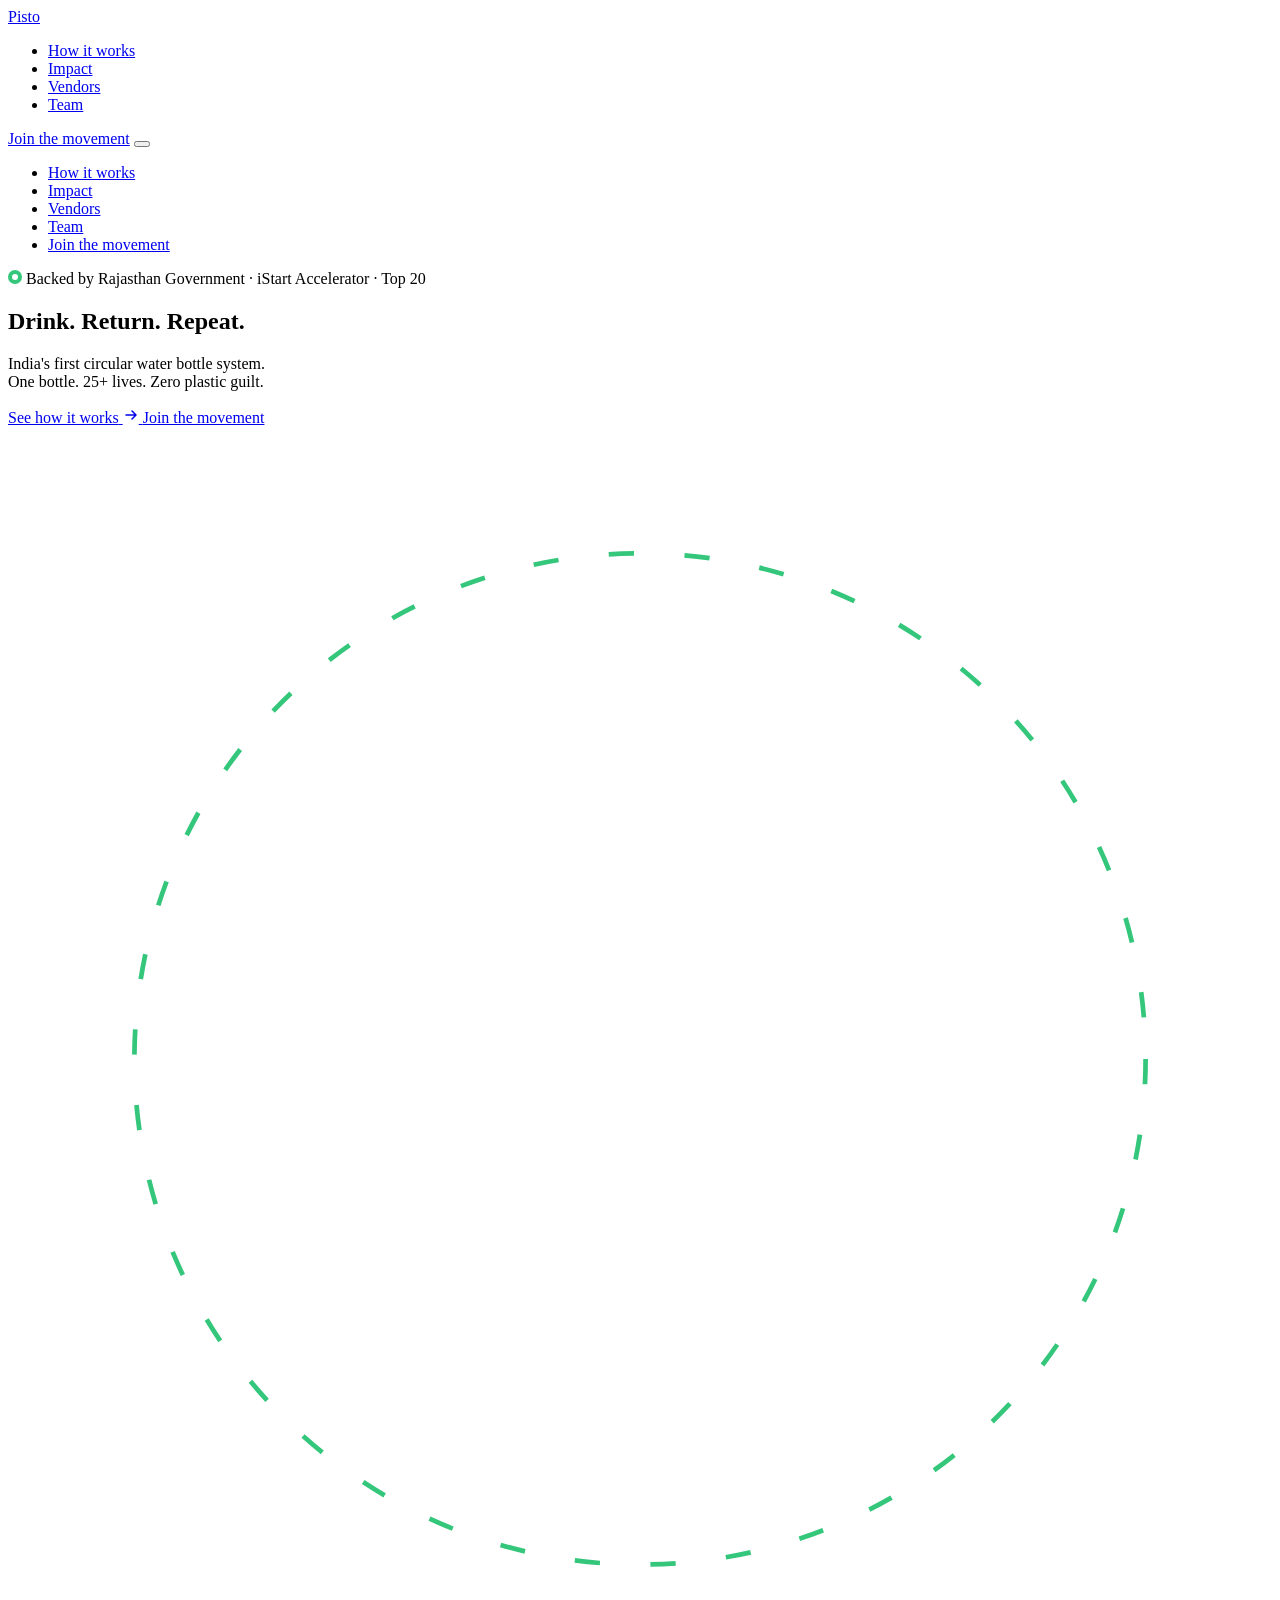
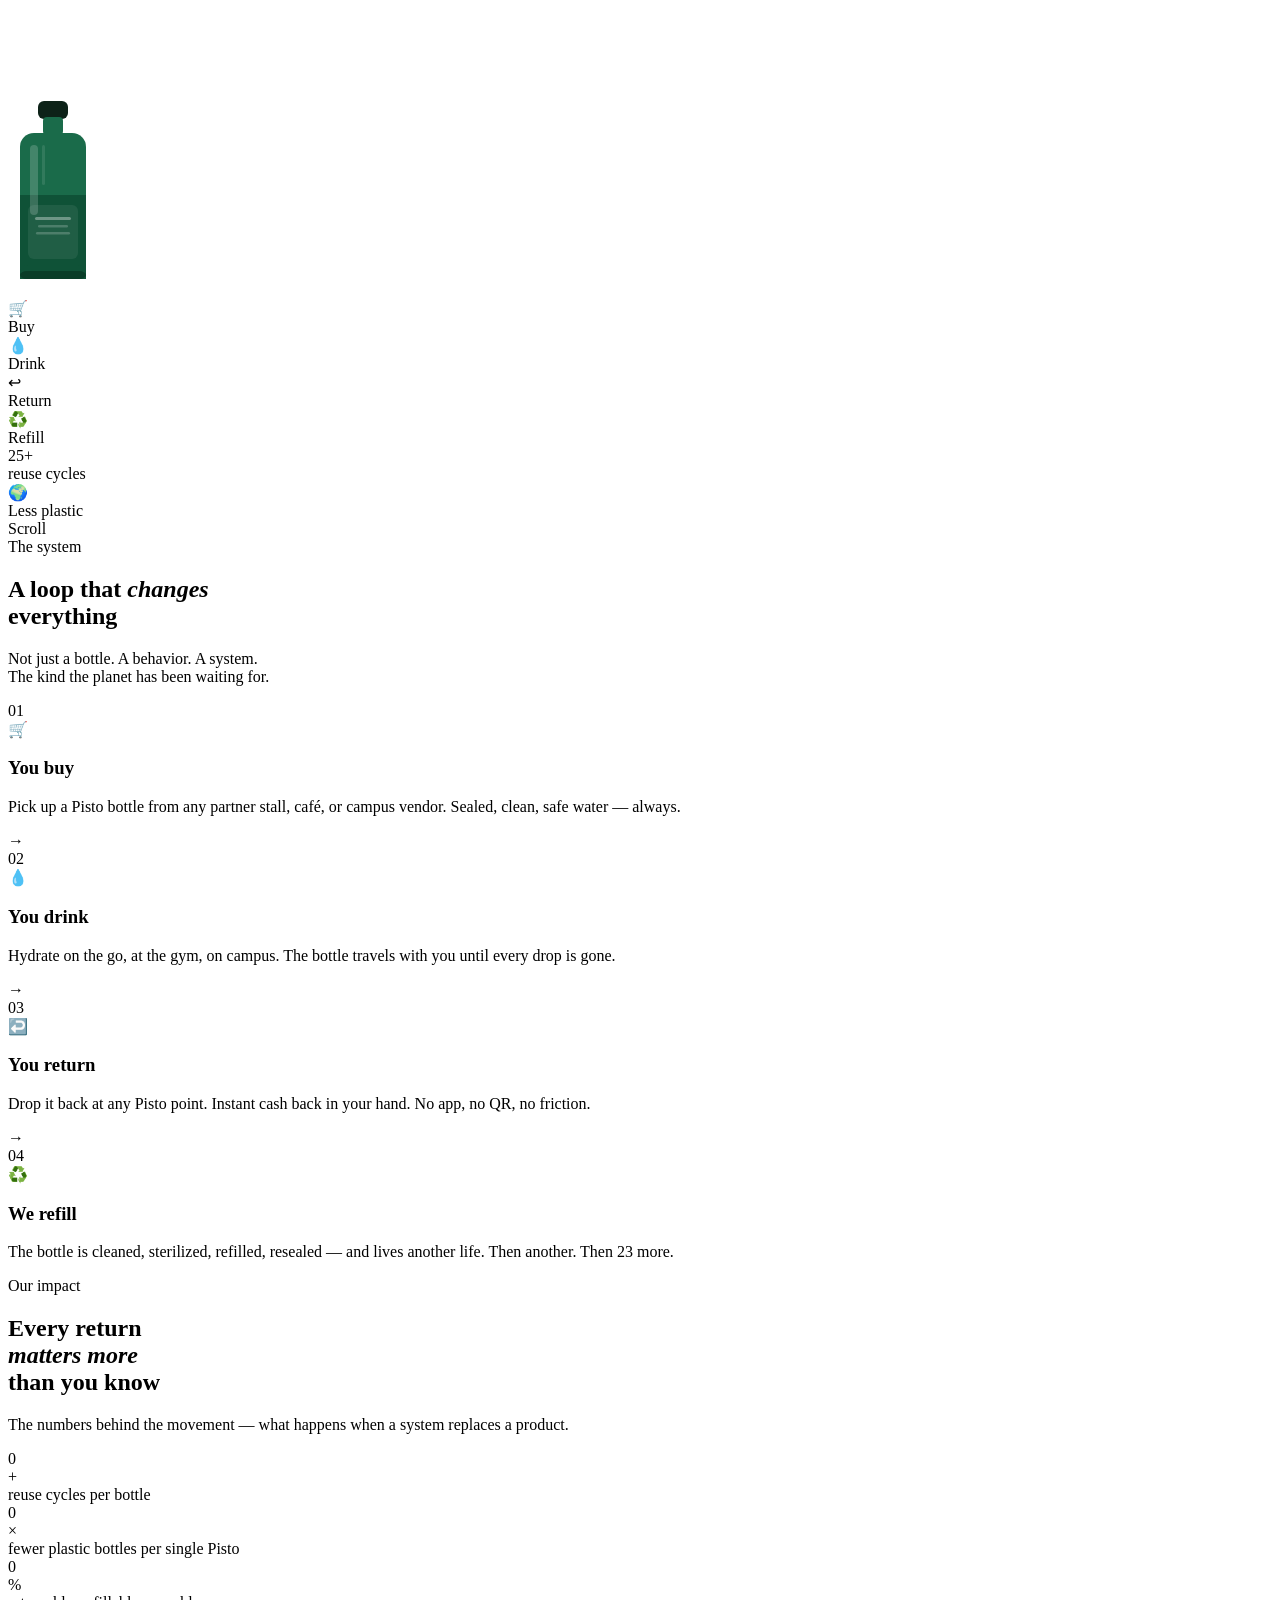
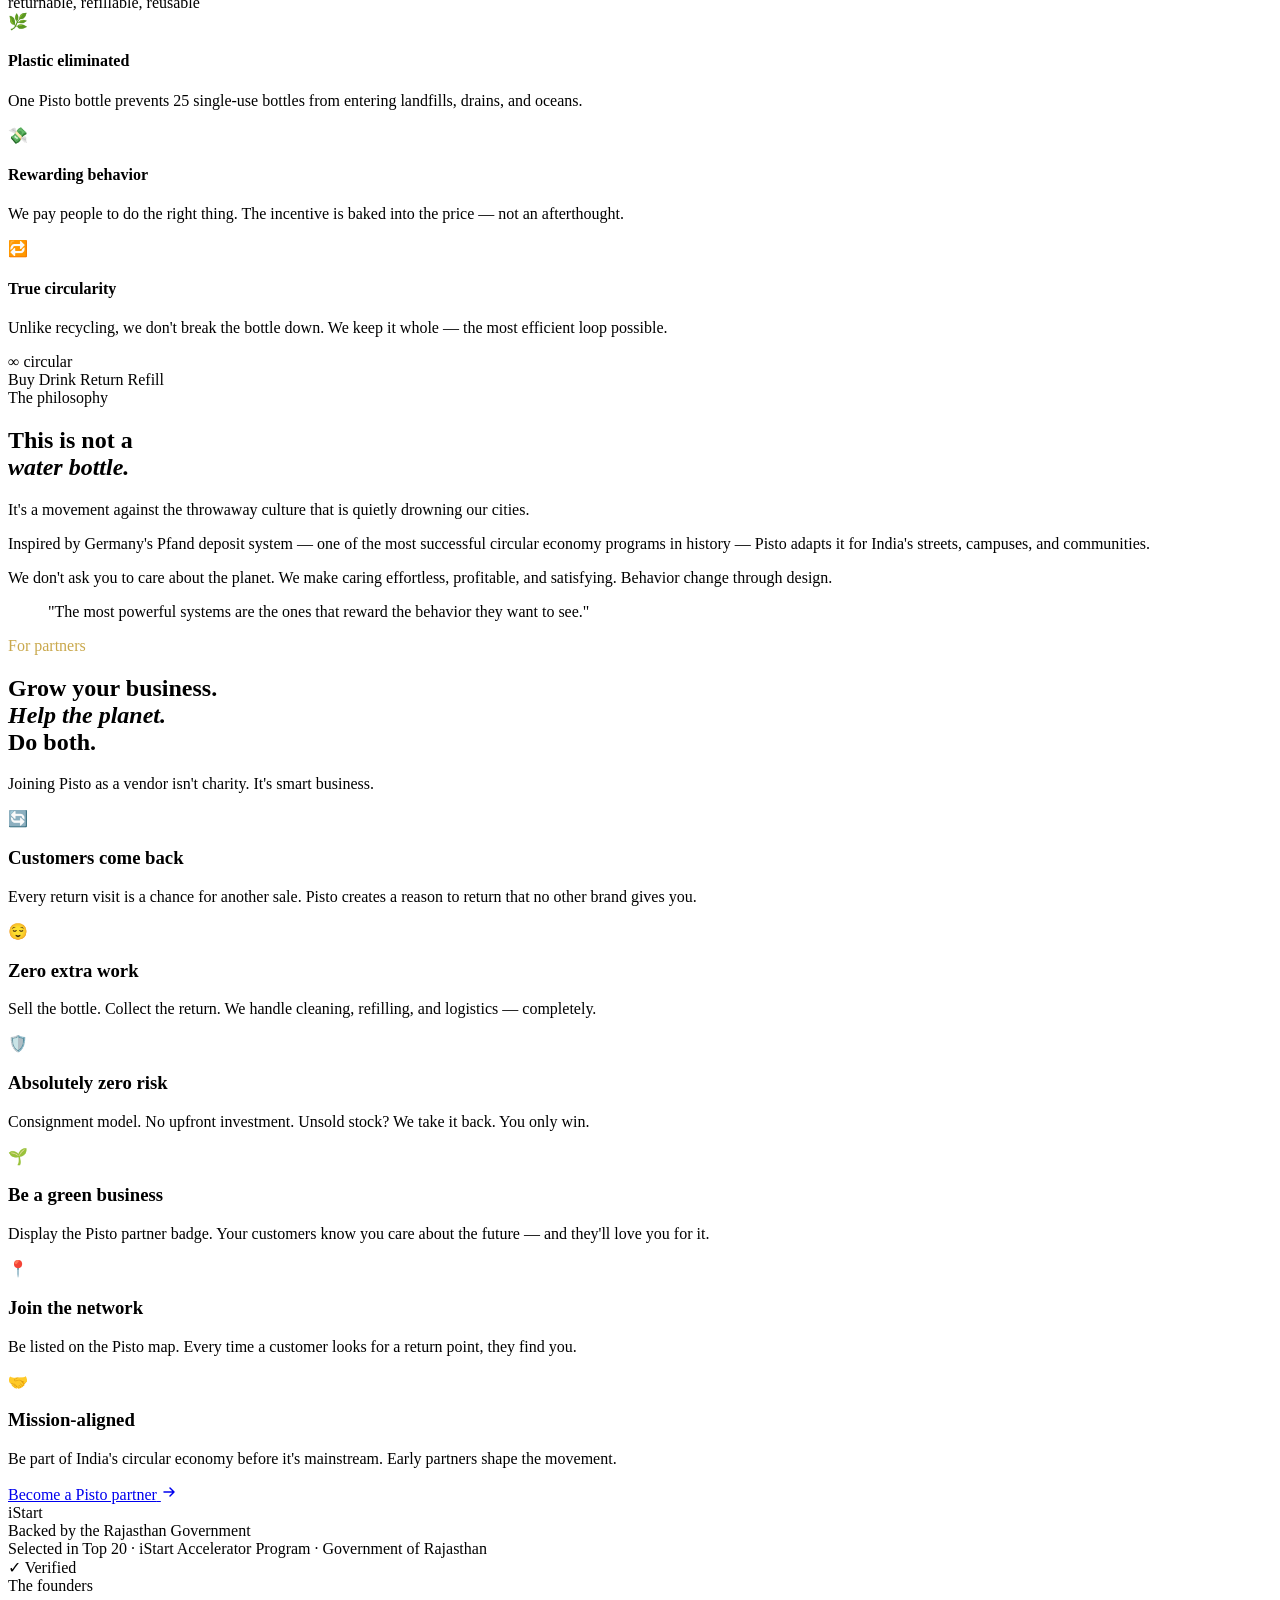
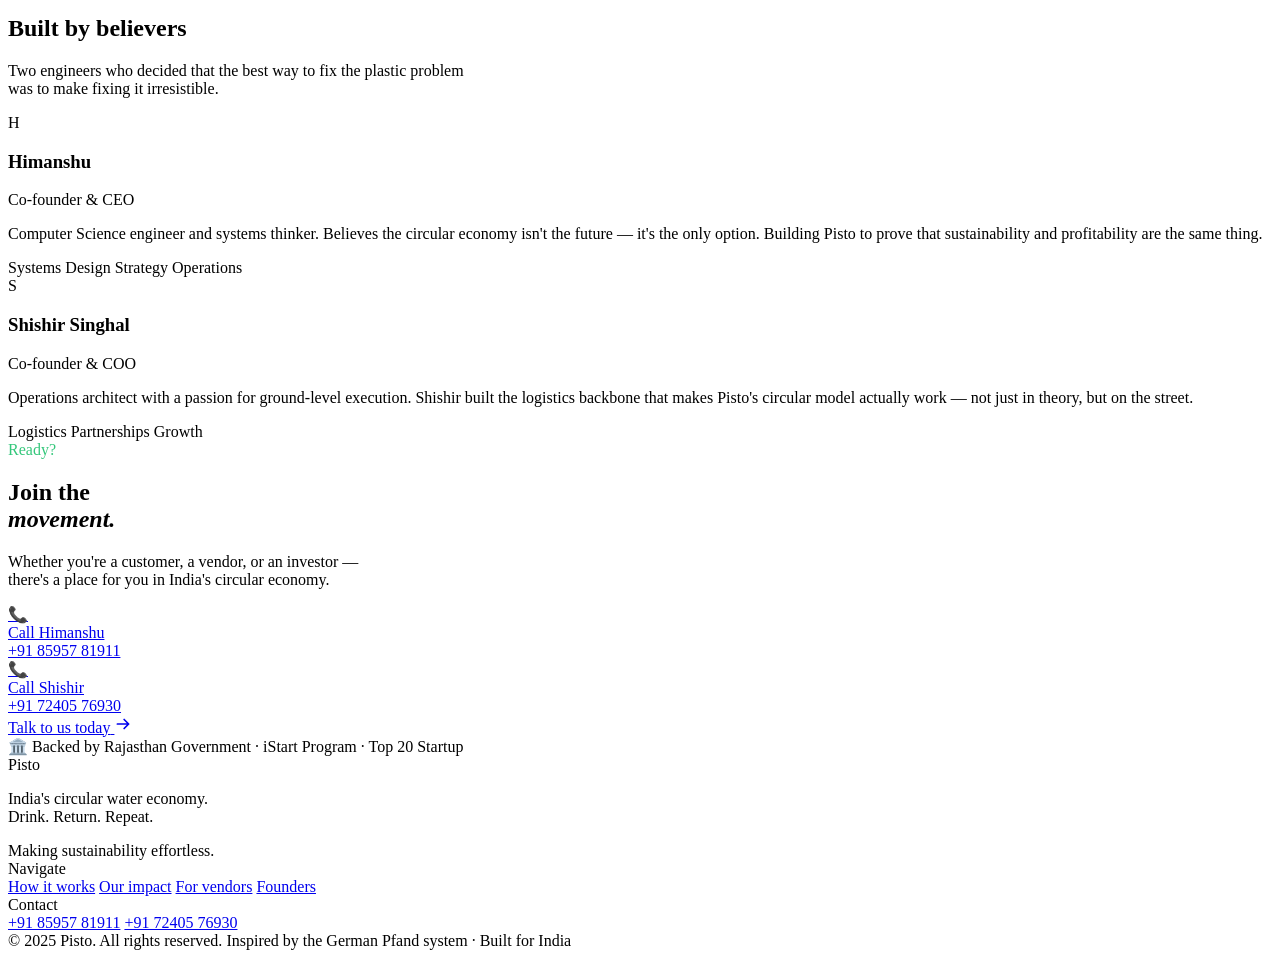
==== index.html @ 996a556b "Rename pisto_index.html to index.html" ====
<!DOCTYPE html>
<html lang="en">
<head>
  <meta charset="UTF-8" />
  <meta name="viewport" content="width=device-width, initial-scale=1.0" />
  <title>Pisto — India's Circular Water Economy</title>
  <meta name="description" content="Drink. Return. Repeat. Pisto is India's first returnable water bottle system — eliminating single-use plastic one refill at a time." />
  <link rel="preconnect" href="https://fonts.googleapis.com" />
  <link rel="preconnect" href="https://fonts.gstatic.com" crossorigin />
  <link href="https://fonts.googleapis.com/css2?family=Fraunces:ital,opsz,wght@0,9..144,300;0,9..144,400;0,9..144,600;1,9..144,300;1,9..144,400&family=Plus+Jakarta+Sans:wght@300;400;500;600&display=swap" rel="stylesheet" />
  <link rel="stylesheet" href="styles.css" />
</head>
<body>

  <!-- CUSTOM CURSOR -->
  <div class="cursor" id="cursor"></div>
  <div class="cursor-follower" id="cursor-follower"></div>

  <!-- GRAIN OVERLAY -->
  <div class="grain"></div>

  <!-- ═══════════════════════════════════════════ NAV ═══ -->
  <nav id="nav">
    <div class="nav-inner">
      <a href="#" class="nav-logo">
        <span class="logo-mark"></span>
        Pisto
      </a>
      <ul class="nav-links">
        <li><a href="#how">How it works</a></li>
        <li><a href="#impact">Impact</a></li>
        <li><a href="#vendors">Vendors</a></li>
        <li><a href="#team">Team</a></li>
      </ul>
      <a href="#contact" class="nav-cta">Join the movement</a>
      <button class="hamburger" id="hamburger" aria-label="Menu">
        <span></span><span></span>
      </button>
    </div>
  </nav>

  <!-- MOBILE MENU -->
  <div class="mobile-menu" id="mobile-menu">
    <ul>
      <li><a href="#how">How it works</a></li>
      <li><a href="#impact">Impact</a></li>
      <li><a href="#vendors">Vendors</a></li>
      <li><a href="#team">Team</a></li>
      <li><a href="#contact">Join the movement</a></li>
    </ul>
  </div>

  <!-- ═══════════════════════════════════════════ HERO ═══ -->
  <section class="hero" id="hero">
    <div class="hero-bg-orbs">
      <div class="orb orb-1"></div>
      <div class="orb orb-2"></div>
      <div class="orb orb-3"></div>
    </div>

    <div class="hero-content">
      <div class="hero-badge reveal-up" data-delay="0">
        <svg width="14" height="14" viewBox="0 0 14 14" fill="none"><circle cx="7" cy="7" r="7" fill="#34c77b"/><circle cx="7" cy="7" r="3" fill="white"/></svg>
        Backed by Rajasthan Government · iStart Accelerator · Top 20
      </div>

      <h1 class="hero-title reveal-up" data-delay="100">
        <span class="line">Drink.</span>
        <span class="line italic">Return.</span>
        <span class="line">Repeat.</span>
      </h1>

      <p class="hero-sub reveal-up" data-delay="200">
        India's first circular water bottle system.<br />
        One bottle. 25+ lives. Zero plastic guilt.
      </p>

      <div class="hero-actions reveal-up" data-delay="300">
        <a href="#how" class="btn-primary">
          <span>See how it works</span>
          <svg width="16" height="16" viewBox="0 0 16 16" fill="none"><path d="M3 8h10M9 4l4 4-4 4" stroke="currentColor" stroke-width="1.5" stroke-linecap="round" stroke-linejoin="round"/></svg>
        </a>
        <a href="#contact" class="btn-ghost">Join the movement</a>
      </div>
    </div>

    <div class="hero-visual reveal-scale" data-delay="150">
      <!-- CIRCULAR LOOP ANIMATION -->
      <div class="loop-ring">
        <div class="loop-track">
          <svg class="loop-svg" viewBox="0 0 400 400" fill="none" xmlns="http://www.w3.org/2000/svg">
            <circle cx="200" cy="200" r="160" stroke="rgba(255,255,255,0.06)" stroke-width="1"/>
            <circle cx="200" cy="200" r="160" stroke="url(#loopGrad)" stroke-width="1.5" stroke-dasharray="8 16" class="loop-dash"/>
            <defs>
              <linearGradient id="loopGrad" x1="0" y1="0" x2="400" y2="400">
                <stop offset="0%" stop-color="#34c77b"/>
                <stop offset="100%" stop-color="#1a6b4a"/>
              </linearGradient>
            </defs>
          </svg>
        </div>

        <!-- BOTTLE CENTER -->
        <div class="bottle-center">
          <svg class="bottle-svg" width="90" height="200" viewBox="0 0 90 200" fill="none" xmlns="http://www.w3.org/2000/svg">
            <!-- cap -->
            <rect x="30" y="6" width="30" height="18" rx="6" fill="#0d2218"/>
            <!-- neck -->
            <rect x="35" y="22" width="20" height="18" rx="4" fill="#1a6b4a"/>
            <!-- body -->
            <rect x="12" y="38" width="66" height="146" rx="14" fill="#1a6b4a"/>
            <!-- water -->
            <rect x="12" y="100" width="66" height="84" rx="0" fill="#0f5237"/>
            <rect x="12" y="170" width="66" height="14" rx="8" fill="#0f5237"/>
            <!-- shine -->
            <rect x="22" y="50" width="8" height="70" rx="4" fill="rgba(255,255,255,0.18)"/>
            <rect x="34" y="50" width="3" height="40" rx="1.5" fill="rgba(255,255,255,0.10)"/>
            <!-- label -->
            <rect x="20" y="110" width="50" height="54" rx="6" fill="rgba(255,255,255,0.07)"/>
            <rect x="27" y="122" width="36" height="3" rx="1.5" fill="rgba(255,255,255,0.35)"/>
            <rect x="30" y="130" width="30" height="2.5" rx="1.25" fill="rgba(255,255,255,0.2)"/>
            <rect x="28" y="137" width="34" height="2.5" rx="1.25" fill="rgba(255,255,255,0.2)"/>
            <!-- bottom -->
            <rect x="12" y="176" width="66" height="8" rx="7" fill="#0a3d28"/>
          </svg>
          <div class="bottle-glow"></div>
        </div>

        <!-- ORBIT NODES -->
        <div class="orbit-node node-buy" data-angle="0">
          <div class="node-icon">🛒</div>
          <div class="node-label">Buy</div>
        </div>
        <div class="orbit-node node-drink" data-angle="90">
          <div class="node-icon">💧</div>
          <div class="node-label">Drink</div>
        </div>
        <div class="orbit-node node-return" data-angle="180">
          <div class="node-icon">↩</div>
          <div class="node-label">Return</div>
        </div>
        <div class="orbit-node node-refill" data-angle="270">
          <div class="node-icon">♻️</div>
          <div class="node-label">Refill</div>
        </div>
      </div>

      <!-- FLOATING CARDS -->
      <div class="float-card fc-1 reveal-up" data-delay="400">
        <div class="fc-num">25<span>+</span></div>
        <div class="fc-label">reuse cycles</div>
      </div>
      <div class="float-card fc-2 reveal-up" data-delay="500">
        <div class="fc-icon">🌍</div>
        <div class="fc-label">Less plastic</div>
      </div>
    </div>

    <!-- SCROLL INDICATOR -->
    <div class="scroll-hint reveal-up" data-delay="600">
      <div class="scroll-line"></div>
      <span>Scroll</span>
    </div>
  </section>

  <!-- ════════════════════════════════════ HOW IT WORKS ═══ -->
  <section class="section how-section" id="how">
    <div class="container">
      <div class="section-header">
        <div class="eyebrow reveal-up">The system</div>
        <h2 class="section-title reveal-up" data-delay="100">
          A loop that <em>changes</em><br/>everything
        </h2>
        <p class="section-sub reveal-up" data-delay="200">
          Not just a bottle. A behavior. A system.<br/>
          The kind the planet has been waiting for.
        </p>
      </div>

      <div class="steps-track">
        <div class="steps-line"></div>

        <div class="step-item reveal-up" data-delay="0">
          <div class="step-num">01</div>
          <div class="step-icon-wrap">
            <div class="step-icon">🛒</div>
          </div>
          <div class="step-body">
            <h3>You buy</h3>
            <p>Pick up a Pisto bottle from any partner stall, café, or campus vendor. Sealed, clean, safe water — always.</p>
          </div>
          <div class="step-arrow">→</div>
        </div>

        <div class="step-item reveal-up" data-delay="100">
          <div class="step-num">02</div>
          <div class="step-icon-wrap">
            <div class="step-icon">💧</div>
          </div>
          <div class="step-body">
            <h3>You drink</h3>
            <p>Hydrate on the go, at the gym, on campus. The bottle travels with you until every drop is gone.</p>
          </div>
          <div class="step-arrow">→</div>
        </div>

        <div class="step-item reveal-up" data-delay="200">
          <div class="step-num">03</div>
          <div class="step-icon-wrap">
            <div class="step-icon">↩️</div>
          </div>
          <div class="step-body">
            <h3>You return</h3>
            <p>Drop it back at any Pisto point. Instant cash back in your hand. No app, no QR, no friction.</p>
          </div>
          <div class="step-arrow">→</div>
        </div>

        <div class="step-item step-last reveal-up" data-delay="300">
          <div class="step-num">04</div>
          <div class="step-icon-wrap">
            <div class="step-icon">♻️</div>
          </div>
          <div class="step-body">
            <h3>We refill</h3>
            <p>The bottle is cleaned, sterilized, refilled, resealed — and lives another life. Then another. Then 23 more.</p>
          </div>
        </div>
      </div>
    </div>
  </section>

  <!-- ════════════════════════════════════════ IMPACT ═══ -->
  <section class="section impact-section" id="impact">
    <div class="container">
      <div class="impact-layout">
        <div class="impact-left">
          <div class="eyebrow reveal-up">Our impact</div>
          <h2 class="section-title reveal-up" data-delay="100">
            Every return<br/><em>matters more</em><br/>than you know
          </h2>
          <p class="section-sub reveal-up" data-delay="200">
            The numbers behind the movement — what happens when a system replaces a product.
          </p>
        </div>

        <div class="impact-right">
          <div class="impact-stat reveal-up" data-delay="0">
            <div class="stat-number" data-count="25">0</div>
            <div class="stat-plus">+</div>
            <div class="stat-label">reuse cycles per bottle</div>
            <div class="stat-bar"><div class="stat-bar-fill" style="width:100%"></div></div>
          </div>

          <div class="impact-stat reveal-up" data-delay="100">
            <div class="stat-number" data-count="24">0</div>
            <div class="stat-plus">×</div>
            <div class="stat-label">fewer plastic bottles per single Pisto</div>
            <div class="stat-bar"><div class="stat-bar-fill" style="width:96%"></div></div>
          </div>

          <div class="impact-stat reveal-up" data-delay="200">
            <div class="stat-number" data-count="100">0</div>
            <div class="stat-plus">%</div>
            <div class="stat-label">returnable, refillable, reusable</div>
            <div class="stat-bar"><div class="stat-bar-fill" style="width:100%"></div></div>
          </div>
        </div>
      </div>

      <!-- IMPACT CARDS ROW -->
      <div class="impact-cards">
        <div class="impact-card reveal-up" data-delay="0">
          <div class="ic-icon">🌿</div>
          <h4>Plastic eliminated</h4>
          <p>One Pisto bottle prevents 25 single-use bottles from entering landfills, drains, and oceans.</p>
        </div>
        <div class="impact-card reveal-up" data-delay="100">
          <div class="ic-icon">💸</div>
          <h4>Rewarding behavior</h4>
          <p>We pay people to do the right thing. The incentive is baked into the price — not an afterthought.</p>
        </div>
        <div class="impact-card reveal-up" data-delay="200">
          <div class="ic-icon">🔁</div>
          <h4>True circularity</h4>
          <p>Unlike recycling, we don't break the bottle down. We keep it whole — the most efficient loop possible.</p>
        </div>
      </div>
    </div>
  </section>

  <!-- ════════════════════════════════════════ STORY ═══ -->
  <section class="section story-section">
    <div class="container">
      <div class="story-layout">
        <div class="story-visual reveal-scale" data-delay="0">
          <div class="cycle-diagram">
            <div class="cycle-center">
              <span class="cycle-num">∞</span>
              <span class="cycle-sub">circular</span>
            </div>
            <div class="cycle-ring cycle-ring-outer"></div>
            <div class="cycle-ring cycle-ring-inner"></div>
            <div class="cycle-labels">
              <span class="cl cl-top">Buy</span>
              <span class="cl cl-right">Drink</span>
              <span class="cl cl-bottom">Return</span>
              <span class="cl cl-left">Refill</span>
            </div>
          </div>
        </div>

        <div class="story-content">
          <div class="eyebrow reveal-up">The philosophy</div>
          <h2 class="section-title reveal-up" data-delay="100">
            This is not a<br/><em>water bottle.</em>
          </h2>
          <p class="story-body reveal-up" data-delay="200">
            It's a movement against the throwaway culture that is quietly drowning our cities.
          </p>
          <p class="story-body reveal-up" data-delay="280">
            Inspired by Germany's Pfand deposit system — one of the most successful circular economy programs in history — Pisto adapts it for India's streets, campuses, and communities.
          </p>
          <p class="story-body reveal-up" data-delay="360">
            We don't ask you to care about the planet. We make caring effortless, profitable, and satisfying. Behavior change through design.
          </p>

          <div class="story-quote reveal-up" data-delay="440">
            <blockquote>"The most powerful systems are the ones that reward the behavior they want to see."</blockquote>
          </div>
        </div>
      </div>
    </div>
  </section>

  <!-- ════════════════════════════════════════ VENDORS ═══ -->
  <section class="section vendor-section" id="vendors">
    <div class="container">
      <div class="section-header">
        <div class="eyebrow reveal-up" style="color: #c9a84c;">For partners</div>
        <h2 class="section-title reveal-up" data-delay="100">
          Grow your business.<br/><em>Help the planet.</em><br/>Do both.
        </h2>
        <p class="section-sub reveal-up" data-delay="200">
          Joining Pisto as a vendor isn't charity. It's smart business.
        </p>
      </div>

      <div class="vendor-grid">
        <div class="vendor-card reveal-up" data-delay="0">
          <div class="vc-icon">🔄</div>
          <h3>Customers come back</h3>
          <p>Every return visit is a chance for another sale. Pisto creates a reason to return that no other brand gives you.</p>
        </div>
        <div class="vendor-card reveal-up" data-delay="80">
          <div class="vc-icon">😌</div>
          <h3>Zero extra work</h3>
          <p>Sell the bottle. Collect the return. We handle cleaning, refilling, and logistics — completely.</p>
        </div>
        <div class="vendor-card reveal-up" data-delay="160">
          <div class="vc-icon">🛡️</div>
          <h3>Absolutely zero risk</h3>
          <p>Consignment model. No upfront investment. Unsold stock? We take it back. You only win.</p>
        </div>
        <div class="vendor-card reveal-up" data-delay="240">
          <div class="vc-icon">🌱</div>
          <h3>Be a green business</h3>
          <p>Display the Pisto partner badge. Your customers know you care about the future — and they'll love you for it.</p>
        </div>
        <div class="vendor-card reveal-up" data-delay="320">
          <div class="vc-icon">📍</div>
          <h3>Join the network</h3>
          <p>Be listed on the Pisto map. Every time a customer looks for a return point, they find you.</p>
        </div>
        <div class="vendor-card reveal-up" data-delay="400">
          <div class="vc-icon">🤝</div>
          <h3>Mission-aligned</h3>
          <p>Be part of India's circular economy before it's mainstream. Early partners shape the movement.</p>
        </div>
      </div>

      <div class="vendor-cta reveal-up" data-delay="200">
        <a href="#contact" class="btn-primary btn-gold">
          <span>Become a Pisto partner</span>
          <svg width="16" height="16" viewBox="0 0 16 16" fill="none"><path d="M3 8h10M9 4l4 4-4 4" stroke="currentColor" stroke-width="1.5" stroke-linecap="round" stroke-linejoin="round"/></svg>
        </a>
      </div>
    </div>
  </section>

  <!-- ════════════════════════════════════════ TRUST ═══ -->
  <section class="trust-section">
    <div class="container">
      <div class="trust-inner reveal-up">
        <div class="trust-badge-large">
          <div class="tb-logo">iStart</div>
          <div class="tb-content">
            <div class="tb-title">Backed by the Rajasthan Government</div>
            <div class="tb-sub">Selected in Top 20 · iStart Accelerator Program · Government of Rajasthan</div>
          </div>
          <div class="tb-seal">✓ Verified</div>
        </div>
      </div>
    </div>
  </section>

  <!-- ════════════════════════════════════════ TEAM ═══ -->
  <section class="section team-section" id="team">
    <div class="container">
      <div class="section-header">
        <div class="eyebrow reveal-up">The founders</div>
        <h2 class="section-title reveal-up" data-delay="100">
          Built by believers
        </h2>
        <p class="section-sub reveal-up" data-delay="200">
          Two engineers who decided that the best way to fix the plastic problem<br/>was to make fixing it irresistible.
        </p>
      </div>

      <div class="team-grid">
        <div class="team-card reveal-up" data-delay="0">
          <div class="tc-avatar" data-initials="H">
            <div class="tc-avatar-inner">H</div>
            <div class="tc-avatar-ring"></div>
          </div>
          <div class="tc-body">
            <h3 class="tc-name">Himanshu</h3>
            <div class="tc-role">Co-founder & CEO</div>
            <p class="tc-bio">
              Computer Science engineer and systems thinker. Believes the circular economy isn't the future — it's the only option. Building Pisto to prove that sustainability and profitability are the same thing.
            </p>
            <div class="tc-tags">
              <span>Systems Design</span>
              <span>Strategy</span>
              <span>Operations</span>
            </div>
          </div>
        </div>

        <div class="team-card reveal-up" data-delay="150">
          <div class="tc-avatar" data-initials="S">
            <div class="tc-avatar-inner">S</div>
            <div class="tc-avatar-ring"></div>
          </div>
          <div class="tc-body">
            <h3 class="tc-name">Shishir Singhal</h3>
            <div class="tc-role">Co-founder & COO</div>
            <p class="tc-bio">
              Operations architect with a passion for ground-level execution. Shishir built the logistics backbone that makes Pisto's circular model actually work — not just in theory, but on the street.
            </p>
            <div class="tc-tags">
              <span>Logistics</span>
              <span>Partnerships</span>
              <span>Growth</span>
            </div>
          </div>
        </div>
      </div>
    </div>
  </section>

  <!-- ════════════════════════════════════════ FINAL CTA ═══ -->
  <section class="section cta-section" id="contact">
    <div class="container">
      <div class="cta-inner reveal-scale">
        <div class="cta-bg-orb"></div>
        <div class="eyebrow" style="color: #34c77b;">Ready?</div>
        <h2 class="cta-title">
          Join the<br/><em>movement.</em>
        </h2>
        <p class="cta-sub">
          Whether you're a customer, a vendor, or an investor —<br/>
          there's a place for you in India's circular economy.
        </p>

        <div class="contact-cards">
          <a href="tel:8595781911" class="contact-card">
            <div class="cc-icon">📞</div>
            <div class="cc-body">
              <div class="cc-label">Call Himanshu</div>
              <div class="cc-num">+91 85957 81911</div>
            </div>
          </a>
          <a href="tel:7240576930" class="contact-card">
            <div class="cc-icon">📞</div>
            <div class="cc-body">
              <div class="cc-label">Call Shishir</div>
              <div class="cc-num">+91 72405 76930</div>
            </div>
          </a>
        </div>

        <div class="cta-actions">
          <a href="tel:8595781911" class="btn-primary btn-large">
            <span>Talk to us today</span>
            <svg width="18" height="18" viewBox="0 0 16 16" fill="none"><path d="M3 8h10M9 4l4 4-4 4" stroke="currentColor" stroke-width="1.5" stroke-linecap="round" stroke-linejoin="round"/></svg>
          </a>
        </div>

        <div class="trust-line">
          <span>🏛️</span>
          Backed by Rajasthan Government · iStart Program · Top 20 Startup
        </div>
      </div>
    </div>
  </section>

  <!-- ════════════════════════════════════════ FOOTER ═══ -->
  <footer>
    <div class="container">
      <div class="footer-inner">
        <div class="footer-brand">
          <div class="footer-logo">Pisto</div>
          <p>India's circular water economy.<br/>Drink. Return. Repeat.</p>
          <div class="footer-tagline">Making sustainability effortless.</div>
        </div>
        <div class="footer-links-group">
          <div class="flg-title">Navigate</div>
          <a href="#how">How it works</a>
          <a href="#impact">Our impact</a>
          <a href="#vendors">For vendors</a>
          <a href="#team">Founders</a>
        </div>
        <div class="footer-links-group">
          <div class="flg-title">Contact</div>
          <a href="tel:8595781911">+91 85957 81911</a>
          <a href="tel:7240576930">+91 72405 76930</a>
        </div>
      </div>
      <div class="footer-bottom">
        <span>© 2025 Pisto. All rights reserved.</span>
        <span>Inspired by the German Pfand system · Built for India</span>
      </div>
    </div>
  </footer>

  <script src="script.js"></script>
</body>
</html>
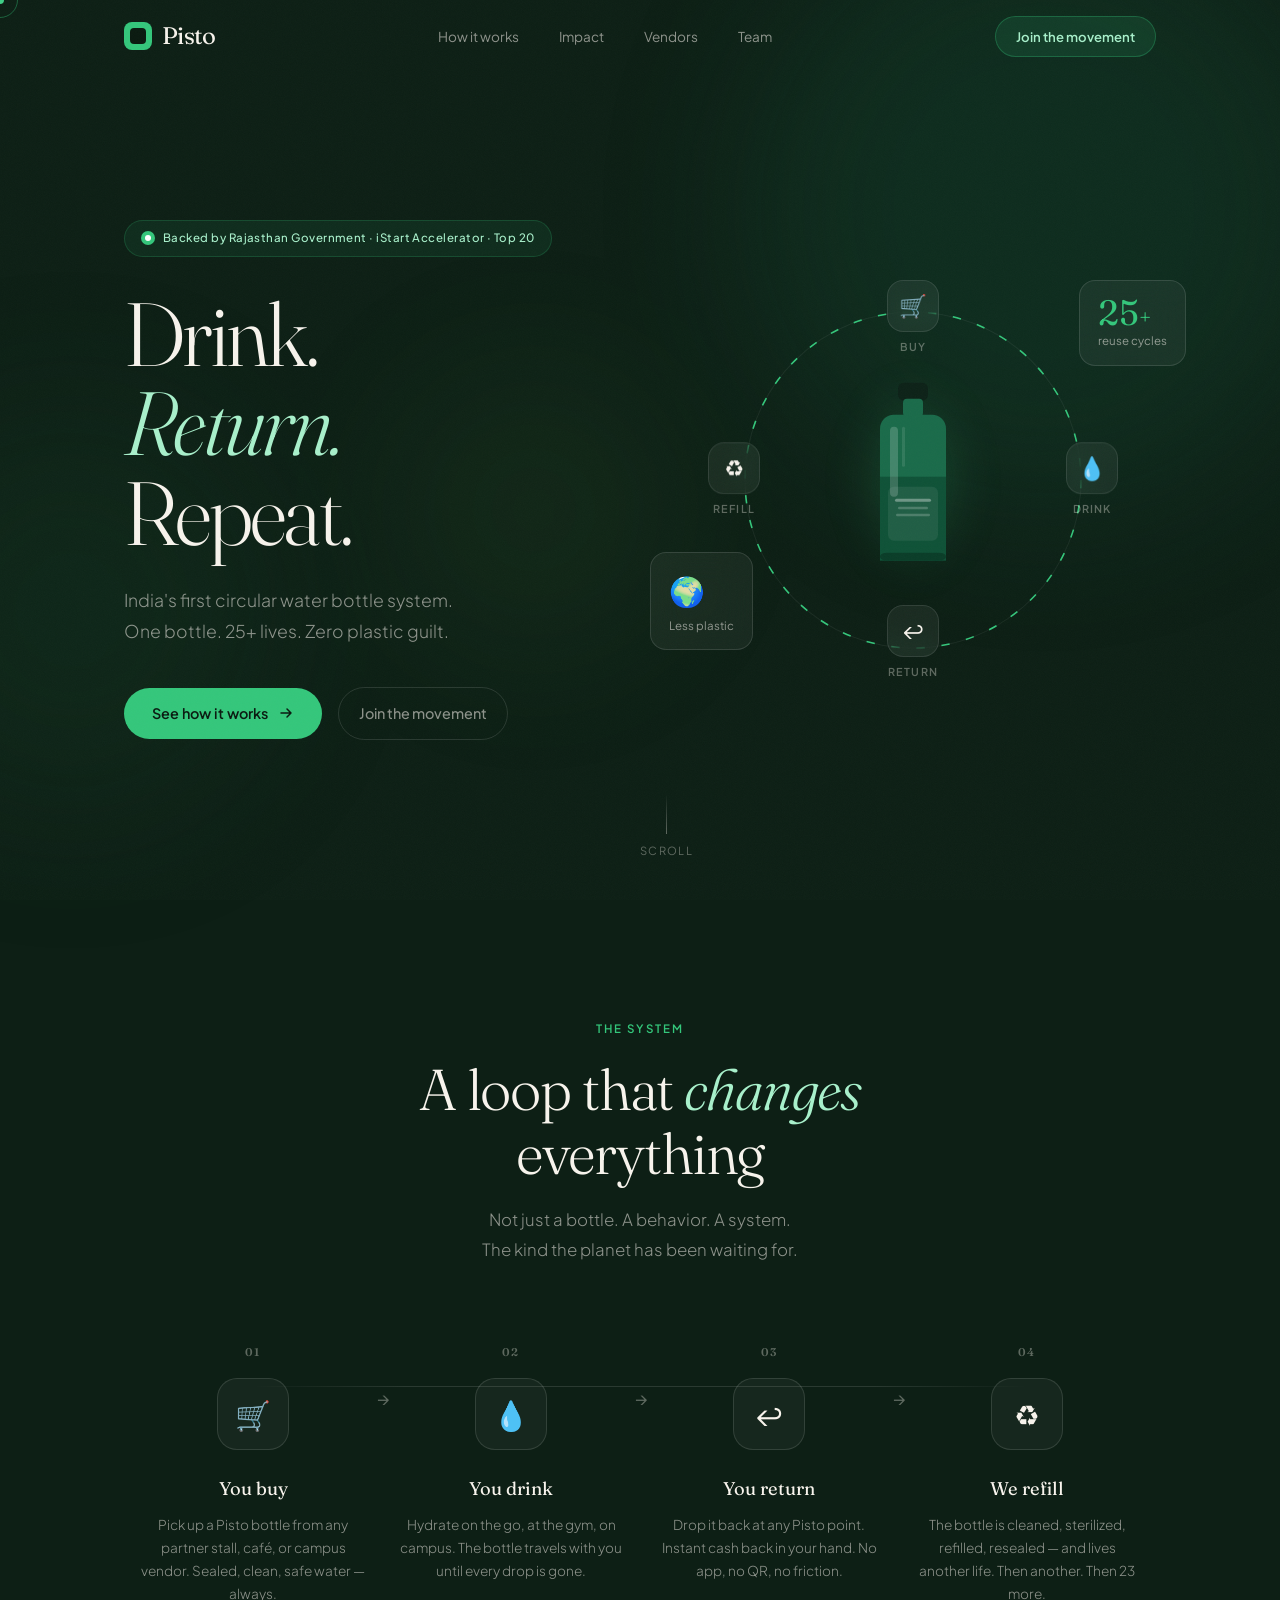
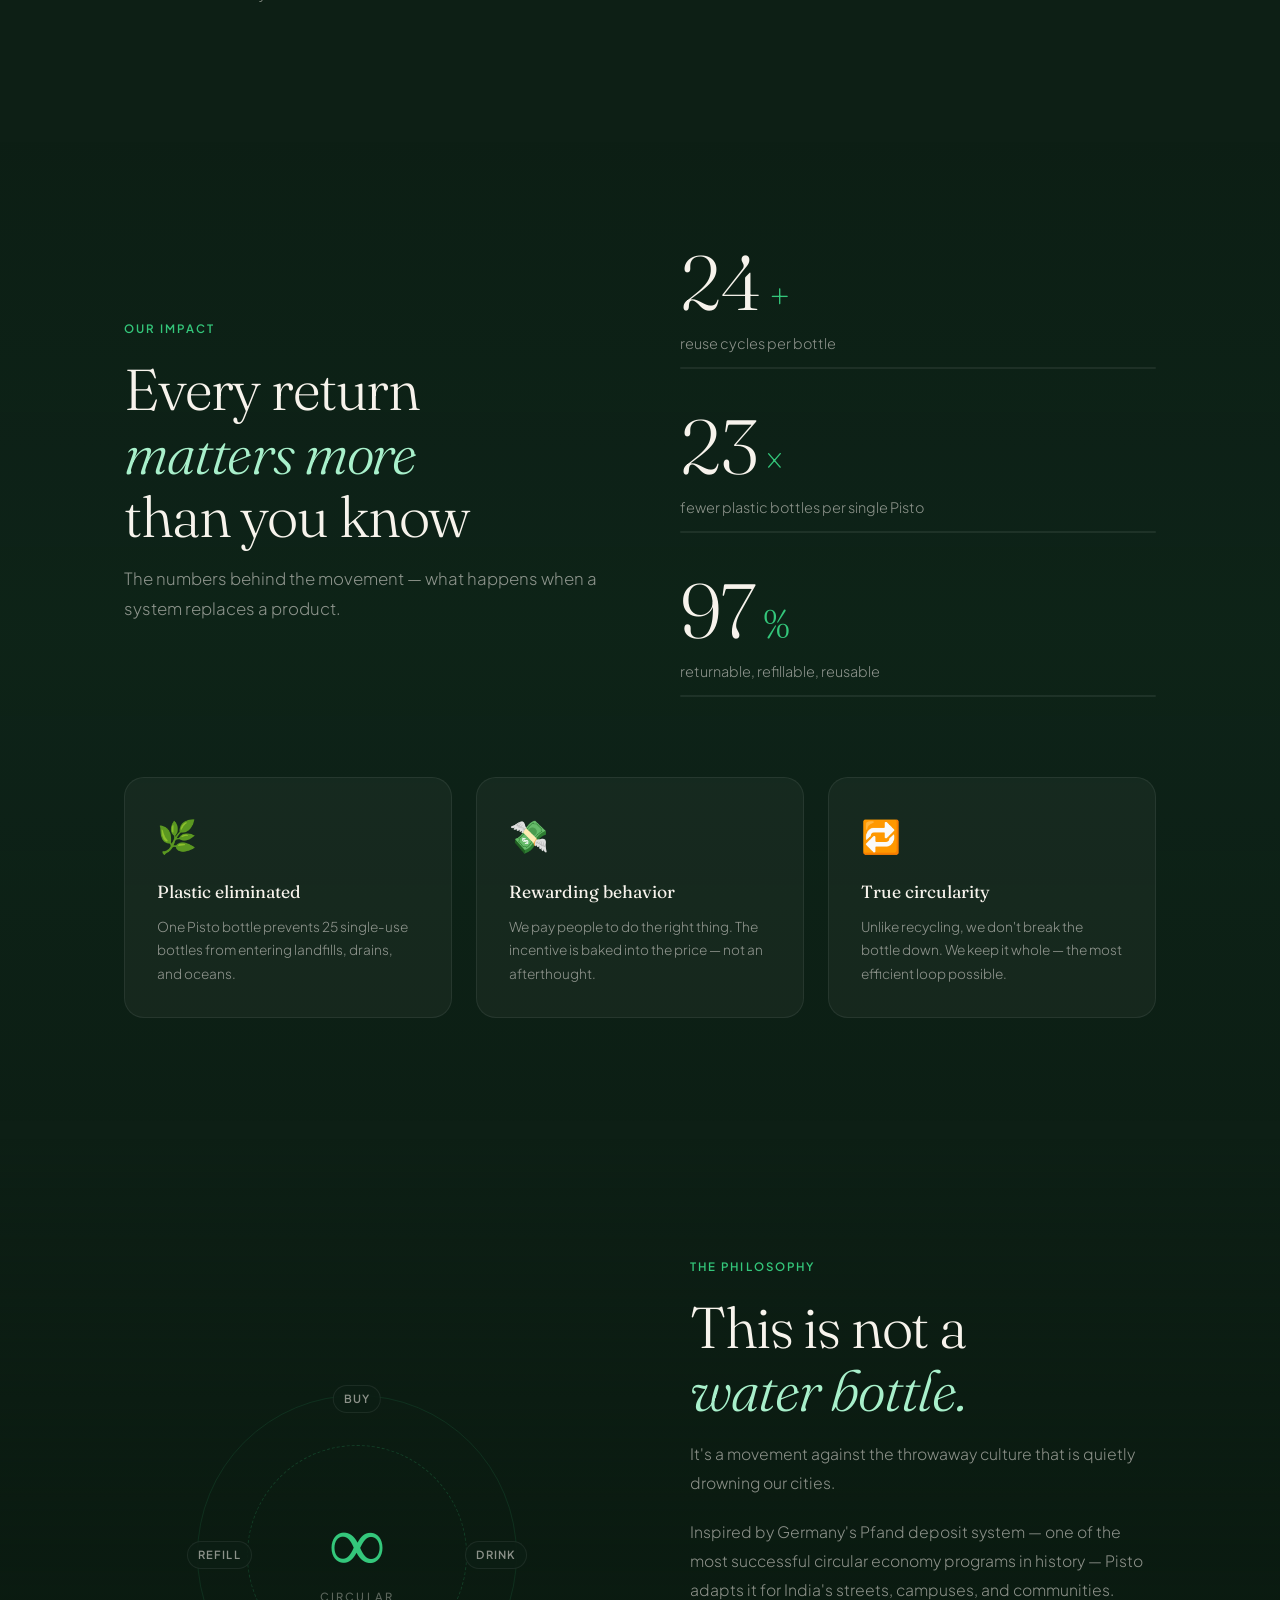
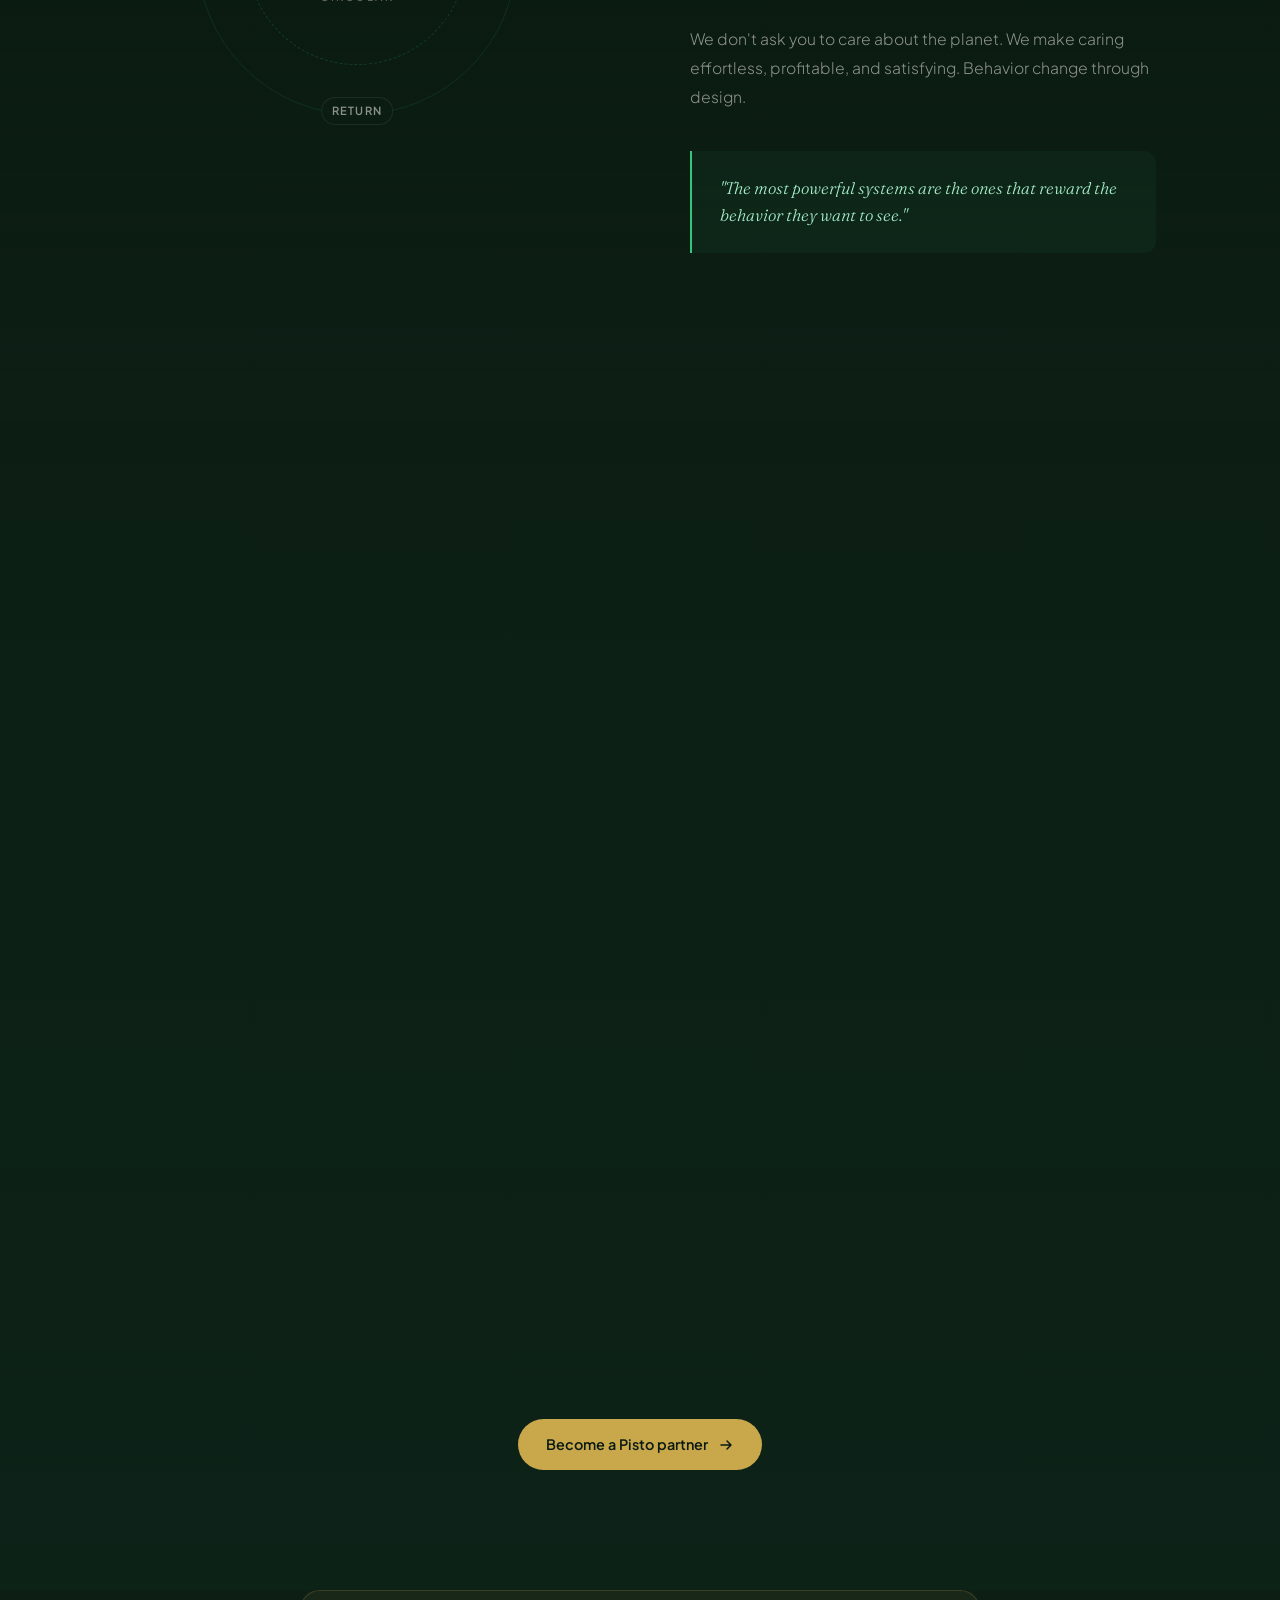
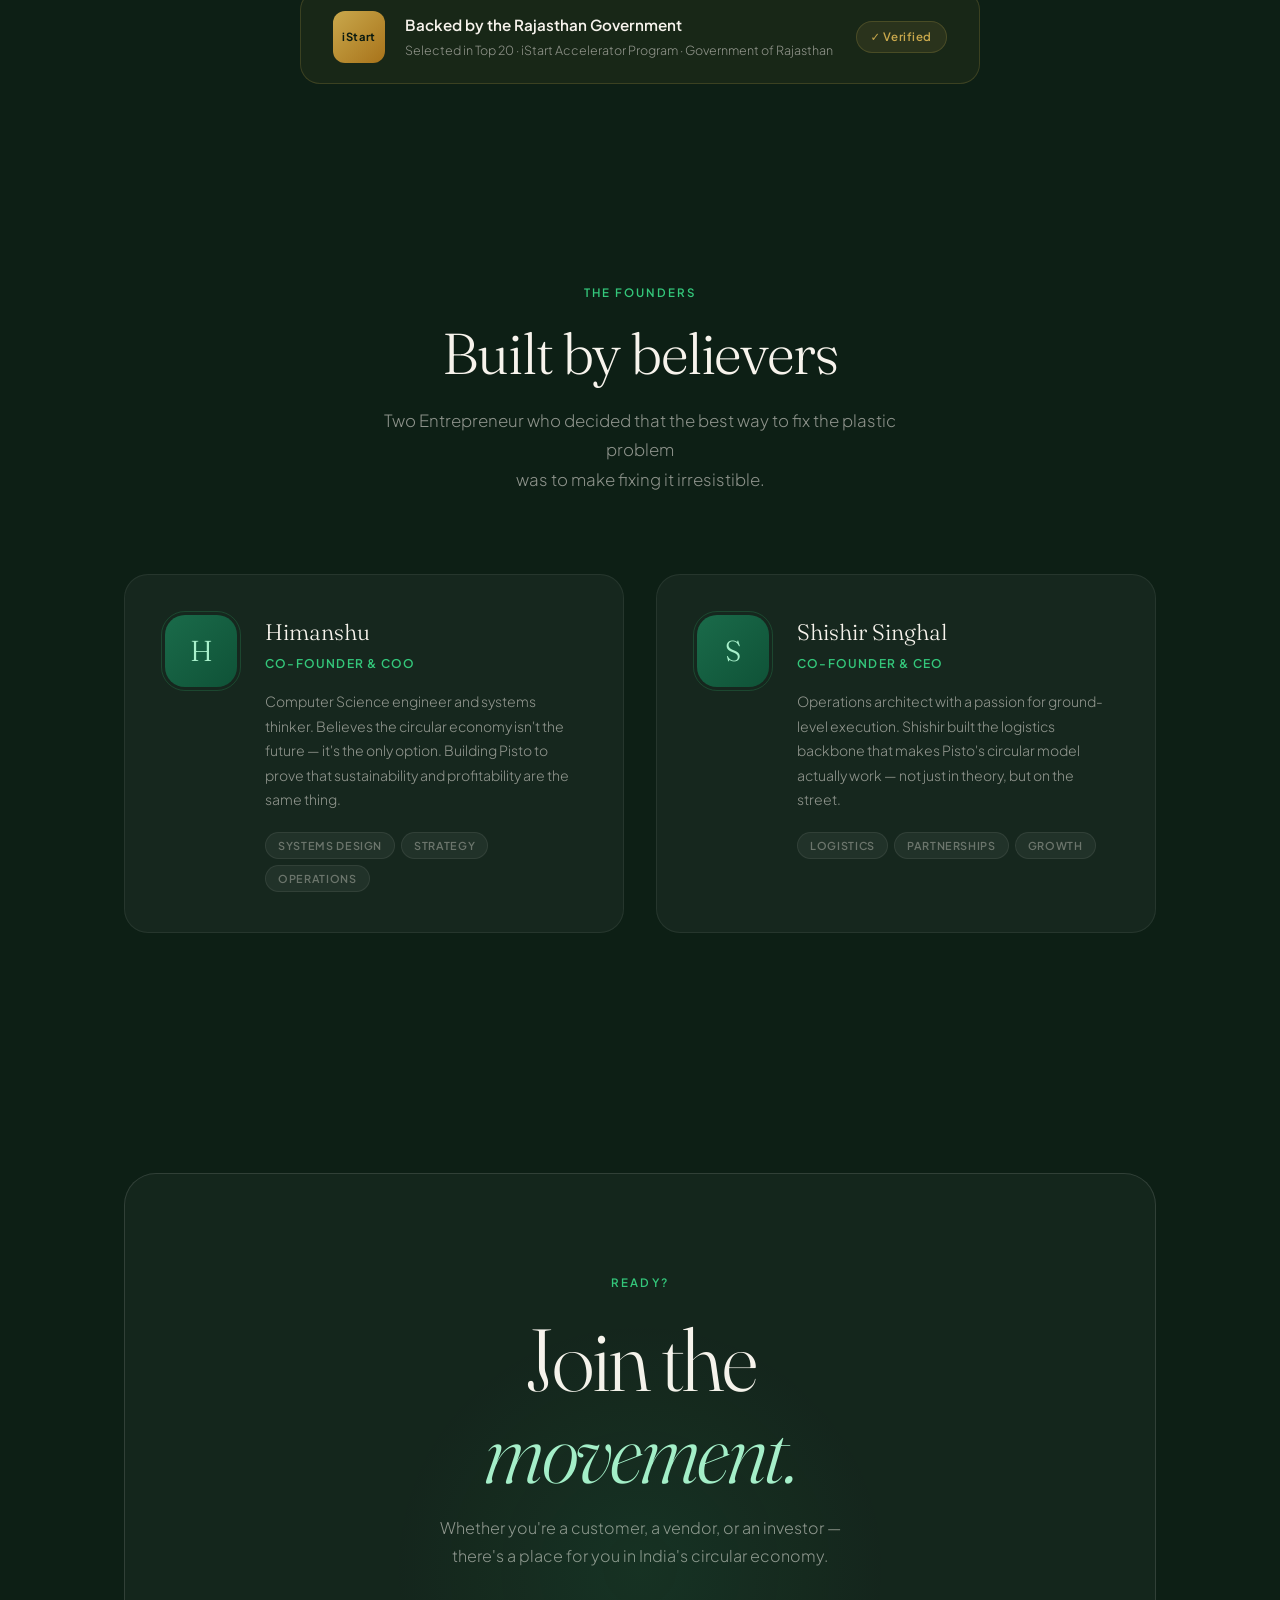
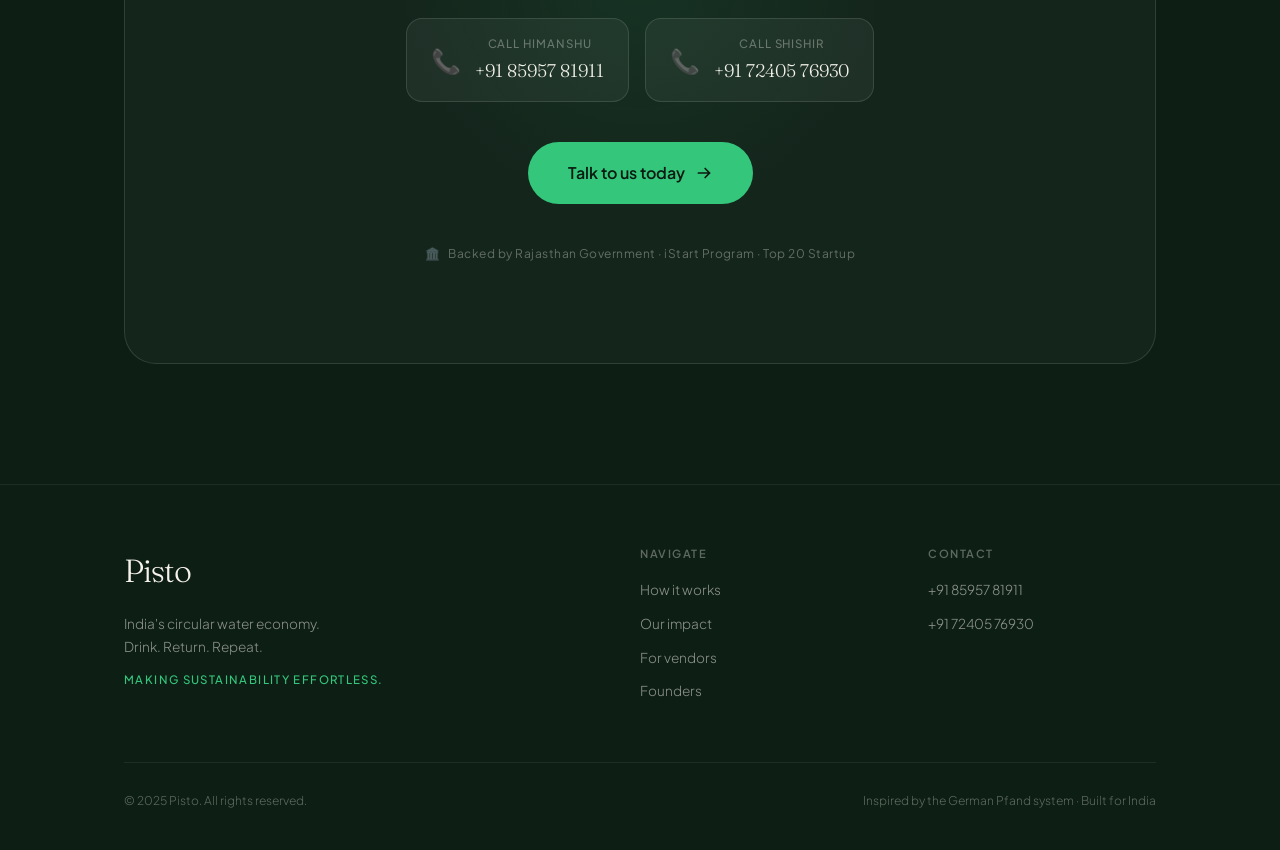
==== commit 77aa6858: "Rename pisto_v2 (1).html to index.html" ====
--- a/index.html
+++ b/index.html
@@ -8,7 +8,1067 @@
   <link rel="preconnect" href="https://fonts.googleapis.com" />
   <link rel="preconnect" href="https://fonts.gstatic.com" crossorigin />
   <link href="https://fonts.googleapis.com/css2?family=Fraunces:ital,opsz,wght@0,9..144,300;0,9..144,400;0,9..144,600;1,9..144,300;1,9..144,400&family=Plus+Jakarta+Sans:wght@300;400;500;600&display=swap" rel="stylesheet" />
-  <link rel="stylesheet" href="styles.css" />
+  <style>
+/* ═══════════════════════════════════════════════════════
+   PISTO — Premium Landing Page Styles
+   Direction: Organic Luxury Dark
+   ═══════════════════════════════════════════════════════ */
+
+:root {
+  --forest:   #0d1f15;
+  --deep:     #0a1a10;
+  --emerald:  #1a6b4a;
+  --green:    #34c77b;
+  --green-lt: #a8f0cb;
+  --cream:    #f7f3ec;
+  --cream-dk: #ede8df;
+  --gold:     #c9a84c;
+  --gold-lt:  #f0d48a;
+  --muted:    rgba(247,243,236,0.55);
+  --muted-dk: rgba(247,243,236,0.35);
+  --border:   rgba(255,255,255,0.07);
+  --border-lt: rgba(255,255,255,0.12);
+  --card-bg:  rgba(255,255,255,0.04);
+
+  --font-display: 'Fraunces', Georgia, serif;
+  --font-body:    'Plus Jakarta Sans', system-ui, sans-serif;
+
+  --ease-out:   cubic-bezier(0.22, 1, 0.36, 1);
+  --ease-in-out: cubic-bezier(0.65, 0, 0.35, 1);
+}
+
+/* ─── RESET ─────────────────────────────────────────── */
+*, *::before, *::after { box-sizing: border-box; margin: 0; padding: 0; }
+html { scroll-behavior: smooth; font-size: 16px; }
+body {
+  font-family: var(--font-body);
+  background: var(--forest);
+  color: var(--cream);
+  line-height: 1.6;
+  overflow-x: hidden;
+  -webkit-font-smoothing: antialiased;
+}
+a { text-decoration: none; color: inherit; }
+img { max-width: 100%; display: block; }
+ul { list-style: none; }
+
+/* ─── GRAIN ─────────────────────────────────────────── */
+.grain {
+  position: fixed; inset: 0; z-index: 9999;
+  pointer-events: none;
+  opacity: 0.028;
+  background-image: url("data:image/svg+xml,%3Csvg viewBox='0 0 256 256' xmlns='http://www.w3.org/2000/svg'%3E%3Cfilter id='noise'%3E%3CfeTurbulence type='fractalNoise' baseFrequency='0.9' numOctaves='4' stitchTiles='stitch'/%3E%3C/filter%3E%3Crect width='100%25' height='100%25' filter='url(%23noise)'/%3E%3C/svg%3E");
+  background-size: 200px 200px;
+}
+
+/* ─── CUSTOM CURSOR ─────────────────────────────────── */
+.cursor {
+  position: fixed; z-index: 10000;
+  width: 8px; height: 8px;
+  background: var(--green);
+  border-radius: 50%;
+  pointer-events: none;
+  transform: translate(-50%, -50%);
+  transition: transform 0.1s;
+  mix-blend-mode: screen;
+}
+.cursor-follower {
+  position: fixed; z-index: 9999;
+  width: 36px; height: 36px;
+  border: 1px solid rgba(52, 199, 123, 0.4);
+  border-radius: 50%;
+  pointer-events: none;
+  transform: translate(-50%, -50%);
+  transition: left 0.14s var(--ease-out), top 0.14s var(--ease-out), width 0.3s, height 0.3s, opacity 0.3s;
+}
+.cursor-follower.hovered {
+  width: 60px; height: 60px;
+  border-color: rgba(52, 199, 123, 0.6);
+}
+@media (hover: none) { .cursor, .cursor-follower { display: none; } }
+
+/* ─── UTILITIES ─────────────────────────────────────── */
+.container {
+  max-width: 1160px;
+  margin: 0 auto;
+  padding: 0 5vw;
+}
+.section { padding: 120px 0; }
+.eyebrow {
+  font-family: var(--font-body);
+  font-size: 0.72rem;
+  font-weight: 600;
+  letter-spacing: 0.18em;
+  text-transform: uppercase;
+  color: var(--green);
+  margin-bottom: 1.25rem;
+}
+.section-header { text-align: center; margin-bottom: 80px; }
+.section-title {
+  font-family: var(--font-display);
+  font-size: clamp(2.4rem, 4.5vw, 3.8rem);
+  font-weight: 300;
+  line-height: 1.1;
+  letter-spacing: -0.02em;
+  color: var(--cream);
+  margin-bottom: 1.25rem;
+}
+.section-title em {
+  font-style: italic;
+  color: var(--green-lt);
+}
+.section-sub {
+  font-size: 1.05rem;
+  color: var(--muted);
+  font-weight: 300;
+  line-height: 1.75;
+  max-width: 540px;
+  margin: 0 auto;
+}
+
+/* ─── BUTTONS ────────────────────────────────────────── */
+.btn-primary {
+  display: inline-flex; align-items: center; gap: 10px;
+  background: var(--green);
+  color: var(--deep);
+  font-family: var(--font-body);
+  font-size: 0.9rem; font-weight: 600;
+  padding: 14px 28px;
+  border-radius: 100px;
+  border: none; cursor: pointer;
+  transition: all 0.3s var(--ease-out);
+  position: relative; overflow: hidden;
+}
+.btn-primary::before {
+  content: '';
+  position: absolute; inset: 0;
+  background: rgba(255,255,255,0.15);
+  transform: translateX(-100%);
+  transition: transform 0.4s var(--ease-out);
+}
+.btn-primary:hover::before { transform: translateX(0); }
+.btn-primary:hover { transform: translateY(-2px); box-shadow: 0 12px 40px rgba(52,199,123,0.3); }
+.btn-primary:active { transform: translateY(0) scale(0.98); }
+
+.btn-gold {
+  background: var(--gold);
+  color: var(--deep);
+}
+.btn-gold:hover { box-shadow: 0 12px 40px rgba(201,168,76,0.35); }
+
+.btn-ghost {
+  display: inline-flex; align-items: center; gap: 8px;
+  font-size: 0.9rem; font-weight: 500;
+  color: var(--muted);
+  padding: 14px 20px;
+  border-radius: 100px;
+  border: 1px solid var(--border-lt);
+  transition: all 0.3s var(--ease-out);
+  cursor: pointer;
+}
+.btn-ghost:hover {
+  color: var(--cream);
+  border-color: rgba(255,255,255,0.25);
+  background: var(--card-bg);
+}
+
+.btn-large { padding: 18px 40px; font-size: 1rem; }
+
+/* ─── NAV ────────────────────────────────────────────── */
+#nav {
+  position: fixed; top: 0; left: 0; right: 0; z-index: 1000;
+  transition: all 0.4s var(--ease-out);
+}
+#nav.scrolled {
+  background: rgba(13, 31, 21, 0.85);
+  backdrop-filter: blur(20px) saturate(1.5);
+  border-bottom: 1px solid var(--border);
+}
+.nav-inner {
+  max-width: 1160px;
+  margin: 0 auto; padding: 0 5vw;
+  height: 72px;
+  display: flex; align-items: center; justify-content: space-between;
+}
+.nav-logo {
+  display: flex; align-items: center; gap: 10px;
+  font-family: var(--font-display);
+  font-size: 1.5rem; font-weight: 400;
+  color: var(--cream);
+  letter-spacing: -0.03em;
+}
+.logo-mark {
+  width: 28px; height: 28px;
+  background: var(--green);
+  border-radius: 8px;
+  position: relative;
+  flex-shrink: 0;
+}
+.logo-mark::after {
+  content: '';
+  position: absolute; inset: 6px;
+  background: var(--deep);
+  border-radius: 4px;
+}
+.nav-links {
+  display: flex; gap: 2.5rem;
+}
+.nav-links a {
+  font-size: 0.85rem; font-weight: 400;
+  color: var(--muted);
+  transition: color 0.2s;
+  position: relative;
+}
+.nav-links a::after {
+  content: '';
+  position: absolute; bottom: -3px; left: 0; right: 0;
+  height: 1px; background: var(--green);
+  transform: scaleX(0); transform-origin: left;
+  transition: transform 0.3s var(--ease-out);
+}
+.nav-links a:hover { color: var(--cream); }
+.nav-links a:hover::after { transform: scaleX(1); }
+
+.nav-cta {
+  display: inline-flex; align-items: center;
+  font-size: 0.82rem; font-weight: 600;
+  background: rgba(52,199,123,0.12);
+  border: 1px solid rgba(52,199,123,0.3);
+  color: var(--green-lt);
+  padding: 9px 20px;
+  border-radius: 100px;
+  transition: all 0.3s var(--ease-out);
+}
+.nav-cta:hover {
+  background: var(--green);
+  border-color: var(--green);
+  color: var(--deep);
+}
+
+.hamburger {
+  display: none; flex-direction: column;
+  gap: 5px; background: none; border: none; cursor: pointer; padding: 4px;
+}
+.hamburger span {
+  display: block; width: 22px; height: 1.5px;
+  background: var(--cream); border-radius: 2px;
+  transition: all 0.3s var(--ease-out);
+}
+.hamburger.open span:first-child { transform: rotate(45deg) translate(4.5px, 4.5px); }
+.hamburger.open span:last-child  { transform: rotate(-45deg) translate(4.5px, -4.5px); }
+
+.mobile-menu {
+  display: none;
+  position: fixed; top: 72px; left: 0; right: 0; z-index: 999;
+  background: rgba(10, 26, 16, 0.98);
+  backdrop-filter: blur(20px);
+  border-bottom: 1px solid var(--border);
+  padding: 1.5rem 5vw 2rem;
+  transform: translateY(-20px);
+  opacity: 0;
+  transition: all 0.35s var(--ease-out);
+  pointer-events: none;
+}
+.mobile-menu.open {
+  transform: translateY(0); opacity: 1; pointer-events: auto;
+}
+.mobile-menu ul { display: flex; flex-direction: column; gap: 1rem; }
+.mobile-menu a {
+  font-size: 1.1rem; color: var(--muted);
+  transition: color 0.2s;
+}
+.mobile-menu a:hover { color: var(--cream); }
+
+/* ─── HERO ───────────────────────────────────────────── */
+.hero {
+  min-height: 100vh;
+  display: grid;
+  grid-template-columns: 1fr 1fr;
+  align-items: center;
+  padding: 140px 5vw 80px;
+  max-width: 1160px;
+  margin: 0 auto;
+  gap: 60px;
+  position: relative;
+}
+
+.hero-bg-orbs {
+  position: fixed; inset: 0; z-index: -1;
+  pointer-events: none;
+}
+.orb {
+  position: absolute;
+  border-radius: 50%;
+  filter: blur(80px);
+  opacity: 0.18;
+}
+.orb-1 {
+  width: 600px; height: 600px;
+  background: var(--emerald);
+  top: -10%; right: -5%;
+  animation: orb-drift-1 18s ease-in-out infinite;
+}
+.orb-2 {
+  width: 400px; height: 400px;
+  background: #1a4b2e;
+  bottom: 10%; left: -10%;
+  animation: orb-drift-2 22s ease-in-out infinite;
+}
+.orb-3 {
+  width: 300px; height: 300px;
+  background: #4a8f3f;
+  top: 40%; left: 30%;
+  animation: orb-drift-3 26s ease-in-out infinite;
+  opacity: 0.08;
+}
+@keyframes orb-drift-1 {
+  0%,100% { transform: translate(0, 0) scale(1); }
+  33%      { transform: translate(-40px, 30px) scale(1.05); }
+  66%      { transform: translate(20px, -40px) scale(0.95); }
+}
+@keyframes orb-drift-2 {
+  0%,100% { transform: translate(0, 0); }
+  50%      { transform: translate(60px, -40px); }
+}
+@keyframes orb-drift-3 {
+  0%,100% { transform: translate(0, 0) scale(1); }
+  50%      { transform: translate(-30px, 30px) scale(1.1); }
+}
+
+.hero-content { position: relative; z-index: 1; }
+.hero-badge {
+  display: inline-flex; align-items: center; gap: 8px;
+  font-size: 0.72rem; font-weight: 500; letter-spacing: 0.04em;
+  color: var(--green-lt);
+  background: rgba(52,199,123,0.08);
+  border: 1px solid rgba(52,199,123,0.2);
+  padding: 8px 16px;
+  border-radius: 100px;
+  margin-bottom: 2rem;
+}
+
+.hero-title {
+  font-family: var(--font-display);
+  font-size: clamp(3.5rem, 7vw, 6rem);
+  font-weight: 300;
+  line-height: 1.0;
+  letter-spacing: -0.03em;
+  color: var(--cream);
+  margin-bottom: 1.75rem;
+}
+.hero-title .line { display: block; }
+.hero-title .italic { font-style: italic; color: var(--green-lt); }
+
+.hero-sub {
+  font-size: 1.1rem;
+  color: var(--muted);
+  line-height: 1.75;
+  font-weight: 300;
+  margin-bottom: 2.5rem;
+  max-width: 400px;
+}
+
+.hero-actions { display: flex; gap: 1rem; align-items: center; flex-wrap: wrap; }
+
+/* ─── LOOP VISUAL ────────────────────────────────────── */
+.hero-visual {
+  position: relative;
+  display: flex; align-items: center; justify-content: center;
+  height: 500px;
+}
+
+.loop-ring {
+  position: relative;
+  width: 420px; height: 420px;
+}
+
+.loop-track {
+  position: absolute; inset: 0;
+}
+
+.loop-svg {
+  width: 100%; height: 100%;
+}
+
+.loop-dash {
+  animation: loop-spin 20s linear infinite;
+  transform-origin: 200px 200px;
+}
+@keyframes loop-spin {
+  from { stroke-dashoffset: 0; }
+  to   { stroke-dashoffset: -120; }
+}
+
+.bottle-center {
+  position: absolute; top: 50%; left: 50%;
+  transform: translate(-50%, -50%);
+  animation: bottle-float 5s ease-in-out infinite;
+  z-index: 2;
+}
+@keyframes bottle-float {
+  0%,100% { transform: translate(-50%, -50%) translateY(0); }
+  50%      { transform: translate(-50%, -50%) translateY(-14px); }
+}
+
+.bottle-glow {
+  position: absolute; top: 50%; left: 50%;
+  transform: translate(-50%, -50%);
+  width: 120px; height: 200px;
+  background: radial-gradient(ellipse at center, rgba(52,199,123,0.25) 0%, transparent 70%);
+  filter: blur(20px);
+  z-index: -1;
+  animation: glow-pulse 5s ease-in-out infinite;
+}
+@keyframes glow-pulse {
+  0%,100% { opacity: 0.6; transform: translate(-50%, -50%) scale(1); }
+  50%      { opacity: 1; transform: translate(-50%, -50%) scale(1.2); }
+}
+
+.orbit-node {
+  position: absolute;
+  display: flex; flex-direction: column; align-items: center; gap: 6px;
+  z-index: 3;
+}
+.node-buy    { top: 10px; left: 50%; transform: translateX(-50%); }
+.node-drink  { right: 5px; top: 50%; transform: translateY(-50%); }
+.node-return { bottom: 10px; left: 50%; transform: translateX(-50%); }
+.node-refill { left: 5px; top: 50%; transform: translateY(-50%); }
+
+.node-icon {
+  width: 52px; height: 52px;
+  background: rgba(255,255,255,0.06);
+  border: 1px solid rgba(255,255,255,0.10);
+  border-radius: 16px;
+  display: flex; align-items: center; justify-content: center;
+  font-size: 1.4rem;
+  backdrop-filter: blur(10px);
+  transition: all 0.3s var(--ease-out);
+}
+.orbit-node:hover .node-icon {
+  background: rgba(52,199,123,0.15);
+  border-color: rgba(52,199,123,0.35);
+  transform: scale(1.1);
+}
+
+.node-label {
+  font-size: 0.68rem; font-weight: 600;
+  letter-spacing: 0.1em; text-transform: uppercase;
+  color: var(--muted-dk);
+}
+
+.float-card {
+  position: absolute;
+  background: rgba(255,255,255,0.05);
+  border: 1px solid var(--border-lt);
+  border-radius: 16px;
+  padding: 14px 18px;
+  backdrop-filter: blur(16px);
+  z-index: 4;
+}
+.fc-1 {
+  top: 50px; right: -30px;
+  animation: fc-float-1 5.5s ease-in-out infinite;
+}
+.fc-2 {
+  bottom: 80px; left: -20px;
+  animation: fc-float-2 6s ease-in-out infinite;
+}
+@keyframes fc-float-1 {
+  0%,100% { transform: translateY(0); }
+  50%      { transform: translateY(-10px); }
+}
+@keyframes fc-float-2 {
+  0%,100% { transform: translateY(0); }
+  50%      { transform: translateY(8px); }
+}
+.fc-num {
+  font-family: var(--font-display);
+  font-size: 2.2rem; font-weight: 400;
+  color: var(--green);
+  line-height: 1;
+}
+.fc-num span { font-size: 1.4rem; }
+.fc-label {
+  font-size: 0.72rem; color: var(--muted); font-weight: 400;
+  margin-top: 2px;
+}
+.fc-icon { font-size: 1.8rem; margin-bottom: 4px; }
+
+.scroll-hint {
+  position: absolute; bottom: 40px; left: 50%;
+  transform: translateX(-50%);
+  display: flex; flex-direction: column; align-items: center; gap: 8px;
+  color: var(--muted-dk); font-size: 0.7rem; letter-spacing: 0.12em; text-transform: uppercase;
+  grid-column: 1 / -1;
+  margin-top: auto;
+}
+.scroll-line {
+  width: 1px; height: 40px;
+  background: linear-gradient(to bottom, transparent, var(--muted-dk));
+  animation: scroll-line 2s ease-in-out infinite;
+}
+@keyframes scroll-line {
+  0%,100% { opacity: 0.4; transform: scaleY(1); }
+  50%      { opacity: 1; transform: scaleY(1.1); }
+}
+
+/* ─── HOW IT WORKS ───────────────────────────────────── */
+.how-section { background: transparent; }
+
+.steps-track {
+  display: grid;
+  grid-template-columns: repeat(4, 1fr);
+  gap: 0;
+  position: relative;
+  margin-top: 20px;
+}
+
+.steps-line {
+  position: absolute;
+  top: 42px; left: 12%; right: 12%;
+  height: 1px;
+  background: linear-gradient(to right, transparent, var(--border-lt) 20%, var(--border-lt) 80%, transparent);
+  z-index: 0;
+}
+
+.step-item {
+  display: flex; flex-direction: column; align-items: center;
+  text-align: center; padding: 0 16px;
+  position: relative; z-index: 1;
+}
+
+.step-num {
+  font-family: var(--font-display);
+  font-size: 0.7rem; font-weight: 600;
+  color: var(--muted-dk); letter-spacing: 0.1em;
+  margin-bottom: 1rem;
+}
+
+.step-icon-wrap {
+  width: 72px; height: 72px;
+  background: rgba(255,255,255,0.04);
+  border: 1px solid var(--border-lt);
+  border-radius: 20px;
+  display: flex; align-items: center; justify-content: center;
+  margin-bottom: 1.5rem;
+  transition: all 0.4s var(--ease-out);
+  position: relative;
+}
+.step-icon-wrap::after {
+  content: '';
+  position: absolute; inset: -1px;
+  border-radius: 20px;
+  background: linear-gradient(135deg, rgba(52,199,123,0.3), transparent);
+  opacity: 0;
+  transition: opacity 0.4s;
+}
+.step-item:hover .step-icon-wrap {
+  background: rgba(52,199,123,0.08);
+  border-color: rgba(52,199,123,0.3);
+  transform: translateY(-4px);
+}
+.step-item:hover .step-icon-wrap::after { opacity: 1; }
+
+.step-icon { font-size: 1.8rem; position: relative; z-index: 1; }
+
+.step-body h3 {
+  font-family: var(--font-display);
+  font-size: 1.15rem; font-weight: 400;
+  color: var(--cream);
+  margin-bottom: 0.6rem;
+}
+.step-body p {
+  font-size: 0.85rem; color: var(--muted); line-height: 1.7; font-weight: 300;
+}
+
+.step-arrow {
+  position: absolute;
+  right: -8px; top: 40px;
+  color: var(--muted-dk); font-size: 1.1rem;
+  z-index: 2;
+}
+.step-last .step-arrow { display: none; }
+
+/* ─── IMPACT ─────────────────────────────────────────── */
+.impact-section {
+  background: linear-gradient(180deg, transparent 0%, rgba(26, 107, 74, 0.06) 50%, transparent 100%);
+}
+
+.impact-layout {
+  display: grid; grid-template-columns: 1fr 1fr;
+  gap: 80px; align-items: center;
+  margin-bottom: 80px;
+}
+.impact-left .section-title { text-align: left; margin-bottom: 1rem; }
+.impact-left .section-sub { margin: 0; text-align: left; }
+
+.impact-right { display: flex; flex-direction: column; gap: 2.5rem; }
+
+.impact-stat { position: relative; }
+.stat-number {
+  font-family: var(--font-display);
+  font-size: clamp(3.5rem, 6vw, 5.5rem);
+  font-weight: 300;
+  color: var(--cream);
+  line-height: 1;
+  display: inline-block;
+}
+.stat-plus {
+  display: inline-block;
+  font-family: var(--font-display);
+  font-size: 2.5rem; font-weight: 300;
+  color: var(--green);
+  margin-left: 4px;
+}
+.stat-label {
+  display: block;
+  font-size: 0.9rem; color: var(--muted); font-weight: 300;
+  margin-top: 4px; margin-bottom: 12px;
+}
+.stat-bar {
+  height: 2px;
+  background: rgba(255,255,255,0.07);
+  border-radius: 2px;
+  overflow: hidden;
+}
+.stat-bar-fill {
+  height: 100%;
+  background: linear-gradient(to right, var(--emerald), var(--green));
+  border-radius: 2px;
+  width: 0;
+  transition: width 1.5s var(--ease-out);
+}
+.impact-stat.counted .stat-bar-fill {
+  /* width already set inline */
+  width: var(--bar-w, 100%);
+}
+
+.impact-cards {
+  display: grid; grid-template-columns: repeat(3, 1fr);
+  gap: 24px;
+}
+.impact-card {
+  background: var(--card-bg);
+  border: 1px solid var(--border);
+  border-radius: 20px;
+  padding: 2rem;
+  transition: all 0.4s var(--ease-out);
+  position: relative; overflow: hidden;
+}
+.impact-card::before {
+  content: '';
+  position: absolute; bottom: 0; left: 0; right: 0; height: 2px;
+  background: linear-gradient(to right, var(--emerald), var(--green));
+  transform: scaleX(0); transform-origin: left;
+  transition: transform 0.5s var(--ease-out);
+}
+.impact-card:hover { background: rgba(255,255,255,0.06); border-color: var(--border-lt); transform: translateY(-4px); }
+.impact-card:hover::before { transform: scaleX(1); }
+.ic-icon { font-size: 2rem; margin-bottom: 1rem; }
+.impact-card h4 {
+  font-family: var(--font-display);
+  font-size: 1.1rem; font-weight: 400;
+  color: var(--cream); margin-bottom: 0.6rem;
+}
+.impact-card p { font-size: 0.85rem; color: var(--muted); line-height: 1.7; font-weight: 300; }
+
+/* ─── STORY ──────────────────────────────────────────── */
+.story-section {
+  background: linear-gradient(180deg, transparent 0%, rgba(10,26,16,0.8) 50%, transparent 100%);
+}
+
+.story-layout {
+  display: grid; grid-template-columns: 1fr 1fr;
+  gap: 100px; align-items: center;
+}
+
+.cycle-diagram {
+  width: 340px; height: 340px;
+  position: relative; margin: 0 auto;
+}
+.cycle-center {
+  position: absolute; top: 50%; left: 50%;
+  transform: translate(-50%, -50%);
+  text-align: center; z-index: 2;
+}
+.cycle-num {
+  font-family: var(--font-display);
+  font-size: 5rem; font-weight: 300;
+  color: var(--green);
+  display: block; line-height: 1;
+}
+.cycle-sub {
+  font-size: 0.7rem; letter-spacing: 0.2em; text-transform: uppercase;
+  color: var(--muted-dk); font-weight: 500;
+}
+.cycle-ring {
+  position: absolute; border-radius: 50%;
+  border: 1px solid rgba(52,199,123,0.15);
+  top: 50%; left: 50%;
+}
+.cycle-ring-outer {
+  width: 320px; height: 320px;
+  transform: translate(-50%, -50%);
+  border-color: rgba(52,199,123,0.12);
+  animation: ring-spin 30s linear infinite;
+}
+.cycle-ring-inner {
+  width: 220px; height: 220px;
+  transform: translate(-50%, -50%);
+  border-color: rgba(52,199,123,0.2);
+  border-style: dashed;
+  animation: ring-spin 20s linear infinite reverse;
+}
+@keyframes ring-spin {
+  from { transform: translate(-50%, -50%) rotate(0deg); }
+  to   { transform: translate(-50%, -50%) rotate(360deg); }
+}
+
+.cycle-labels { position: absolute; inset: 0; }
+.cl {
+  position: absolute;
+  font-size: 0.7rem; font-weight: 600; letter-spacing: 0.1em; text-transform: uppercase;
+  color: var(--muted);
+  background: rgba(13,31,21,0.9);
+  padding: 4px 10px; border-radius: 20px;
+  border: 1px solid var(--border);
+}
+.cl-top    { top: 0; left: 50%; transform: translateX(-50%); }
+.cl-right  { right: 0; top: 50%; transform: translateY(-50%); }
+.cl-bottom { bottom: 0; left: 50%; transform: translateX(-50%); }
+.cl-left   { left: 0; top: 50%; transform: translateY(-50%); }
+
+.story-content .section-title { text-align: left; margin-bottom: 1rem; }
+.story-body {
+  font-size: 0.98rem; color: var(--muted); line-height: 1.85;
+  font-weight: 300; margin-bottom: 1.25rem;
+}
+.story-quote {
+  margin-top: 2.5rem;
+  padding: 1.5rem 1.75rem;
+  border-left: 2px solid var(--green);
+  background: rgba(52,199,123,0.05);
+  border-radius: 0 12px 12px 0;
+}
+.story-quote blockquote {
+  font-family: var(--font-display);
+  font-size: 1.05rem; font-style: italic;
+  color: var(--green-lt); font-weight: 300;
+  line-height: 1.6;
+}
+
+/* ─── VENDORS ────────────────────────────────────────── */
+.vendor-section {
+  background: linear-gradient(180deg, transparent 0%, rgba(26,107,74,0.05) 100%);
+}
+
+.vendor-grid {
+  display: grid; grid-template-columns: repeat(3, 1fr);
+  gap: 20px;
+}
+.vendor-card {
+  background: var(--card-bg);
+  border: 1px solid var(--border);
+  border-radius: 20px;
+  padding: 2rem;
+  transition: all 0.4s var(--ease-out);
+  cursor: default;
+}
+.vendor-card:hover {
+  background: rgba(255,255,255,0.055);
+  border-color: rgba(201,168,76,0.25);
+  transform: translateY(-3px);
+  box-shadow: 0 20px 60px rgba(0,0,0,0.3);
+}
+.vc-icon { font-size: 2rem; margin-bottom: 1.25rem; display: block; }
+.vendor-card h3 {
+  font-family: var(--font-display);
+  font-size: 1.1rem; font-weight: 400;
+  color: var(--cream); margin-bottom: 0.6rem;
+}
+.vendor-card p { font-size: 0.85rem; color: var(--muted); line-height: 1.7; font-weight: 300; }
+
+.vendor-cta { text-align: center; margin-top: 60px; }
+
+/* ─── TRUST ──────────────────────────────────────────── */
+.trust-section { padding: 0 0 80px; }
+.trust-inner { display: flex; justify-content: center; }
+.trust-badge-large {
+  display: flex; align-items: center; gap: 20px;
+  background: rgba(201,168,76,0.06);
+  border: 1px solid rgba(201,168,76,0.2);
+  border-radius: 20px;
+  padding: 20px 32px;
+  max-width: 680px; width: 100%;
+}
+.tb-logo {
+  width: 52px; height: 52px; flex-shrink: 0;
+  background: linear-gradient(135deg, var(--gold), #a8731a);
+  border-radius: 12px;
+  display: flex; align-items: center; justify-content: center;
+  font-size: 0.7rem; font-weight: 700; letter-spacing: 0.05em;
+  color: var(--deep);
+}
+.tb-content { flex: 1; }
+.tb-title { font-weight: 600; font-size: 0.95rem; color: var(--cream); margin-bottom: 3px; }
+.tb-sub { font-size: 0.78rem; color: var(--muted); font-weight: 300; }
+.tb-seal {
+  font-size: 0.72rem; font-weight: 600; letter-spacing: 0.05em;
+  color: var(--gold);
+  background: rgba(201,168,76,0.1);
+  border: 1px solid rgba(201,168,76,0.2);
+  padding: 6px 14px; border-radius: 100px;
+  flex-shrink: 0;
+}
+
+/* ─── TEAM ───────────────────────────────────────────── */
+.team-section { }
+.team-grid {
+  display: grid; grid-template-columns: 1fr 1fr;
+  gap: 32px;
+}
+.team-card {
+  background: var(--card-bg);
+  border: 1px solid var(--border);
+  border-radius: 24px;
+  padding: 2.5rem;
+  display: grid; grid-template-columns: auto 1fr;
+  gap: 28px; align-items: start;
+  transition: all 0.4s var(--ease-out);
+  position: relative; overflow: hidden;
+}
+.team-card::before {
+  content: '';
+  position: absolute; top: 0; left: 0; right: 0; height: 1px;
+  background: linear-gradient(to right, transparent, rgba(52,199,123,0.4), transparent);
+  opacity: 0; transition: opacity 0.4s;
+}
+.team-card:hover {
+  border-color: var(--border-lt);
+  transform: translateY(-4px);
+  box-shadow: 0 30px 80px rgba(0,0,0,0.35);
+}
+.team-card:hover::before { opacity: 1; }
+
+.tc-avatar {
+  position: relative; flex-shrink: 0;
+}
+.tc-avatar-inner {
+  width: 72px; height: 72px;
+  background: linear-gradient(135deg, var(--emerald), #0f5237);
+  border-radius: 20px;
+  display: flex; align-items: center; justify-content: center;
+  font-family: var(--font-display);
+  font-size: 1.8rem; font-weight: 300;
+  color: var(--green-lt);
+  position: relative; z-index: 1;
+}
+.tc-avatar-ring {
+  position: absolute; inset: -4px;
+  border: 1px solid rgba(52,199,123,0.2);
+  border-radius: 24px;
+  transition: all 0.4s var(--ease-out);
+}
+.team-card:hover .tc-avatar-ring {
+  inset: -6px;
+  border-color: rgba(52,199,123,0.4);
+}
+
+.tc-name {
+  font-family: var(--font-display);
+  font-size: 1.4rem; font-weight: 300;
+  color: var(--cream); margin-bottom: 3px;
+}
+.tc-role {
+  font-size: 0.75rem; font-weight: 600;
+  letter-spacing: 0.1em; text-transform: uppercase;
+  color: var(--green); margin-bottom: 1rem;
+}
+.tc-bio {
+  font-size: 0.875rem; color: var(--muted); line-height: 1.75; font-weight: 300;
+  margin-bottom: 1.25rem;
+}
+.tc-tags {
+  display: flex; flex-wrap: wrap; gap: 6px;
+}
+.tc-tags span {
+  font-size: 0.68rem; font-weight: 600; letter-spacing: 0.06em; text-transform: uppercase;
+  color: var(--muted-dk);
+  background: rgba(255,255,255,0.05);
+  border: 1px solid var(--border);
+  padding: 4px 12px; border-radius: 100px;
+}
+
+/* ─── CTA ────────────────────────────────────────────── */
+.cta-section {
+  position: relative;
+}
+.cta-inner {
+  text-align: center;
+  background: rgba(255,255,255,0.03);
+  border: 1px solid var(--border-lt);
+  border-radius: 32px;
+  padding: 100px 60px;
+  position: relative; overflow: hidden;
+}
+.cta-bg-orb {
+  position: absolute; top: 50%; left: 50%;
+  transform: translate(-50%, -50%);
+  width: 500px; height: 500px;
+  background: radial-gradient(circle, rgba(52,199,123,0.08) 0%, transparent 70%);
+  pointer-events: none;
+}
+
+.cta-title {
+  font-family: var(--font-display);
+  font-size: clamp(3rem, 7vw, 5.5rem);
+  font-weight: 300; line-height: 1.05;
+  letter-spacing: -0.03em;
+  color: var(--cream);
+  margin: 1rem 0;
+}
+.cta-title em { font-style: italic; color: var(--green-lt); }
+.cta-sub {
+  font-size: 1rem; color: var(--muted); font-weight: 300;
+  line-height: 1.75; margin-bottom: 3rem;
+}
+
+.contact-cards {
+  display: flex; gap: 16px; justify-content: center;
+  flex-wrap: wrap; margin-bottom: 2.5rem;
+}
+.contact-card {
+  display: flex; align-items: center; gap: 14px;
+  background: rgba(255,255,255,0.05);
+  border: 1px solid var(--border-lt);
+  border-radius: 16px;
+  padding: 16px 24px;
+  transition: all 0.3s var(--ease-out);
+  cursor: pointer;
+}
+.contact-card:hover {
+  background: rgba(52,199,123,0.08);
+  border-color: rgba(52,199,123,0.3);
+  transform: translateY(-2px);
+}
+.cc-icon { font-size: 1.5rem; }
+.cc-label { font-size: 0.72rem; letter-spacing: 0.08em; text-transform: uppercase; color: var(--muted-dk); font-weight: 500; margin-bottom: 3px; }
+.cc-num { font-family: var(--font-display); font-size: 1.15rem; font-weight: 300; color: var(--cream); }
+
+.cta-actions { margin-bottom: 2.5rem; }
+.trust-line {
+  display: flex; align-items: center; justify-content: center; gap: 8px;
+  font-size: 0.75rem; color: var(--muted-dk); font-weight: 400;
+  letter-spacing: 0.04em;
+}
+
+/* ─── FOOTER ─────────────────────────────────────────── */
+footer {
+  border-top: 1px solid var(--border);
+  padding: 60px 0 40px;
+}
+.footer-inner {
+  display: grid; grid-template-columns: 2fr 1fr 1fr;
+  gap: 60px; margin-bottom: 60px;
+}
+.footer-logo {
+  font-family: var(--font-display);
+  font-size: 2rem; font-weight: 300;
+  color: var(--cream); margin-bottom: 1rem;
+  letter-spacing: -0.03em;
+}
+.footer-brand p {
+  font-size: 0.85rem; color: var(--muted); line-height: 1.7; font-weight: 300; margin-bottom: 0.75rem;
+}
+.footer-tagline {
+  font-size: 0.72rem; letter-spacing: 0.12em; text-transform: uppercase;
+  color: var(--green); font-weight: 500;
+}
+.footer-links-group { display: flex; flex-direction: column; gap: 0.75rem; }
+.flg-title {
+  font-size: 0.7rem; letter-spacing: 0.14em; text-transform: uppercase;
+  color: var(--muted-dk); font-weight: 600;
+  margin-bottom: 0.25rem;
+}
+.footer-links-group a {
+  font-size: 0.85rem; color: var(--muted); font-weight: 300;
+  transition: color 0.2s;
+}
+.footer-links-group a:hover { color: var(--cream); }
+.footer-bottom {
+  border-top: 1px solid var(--border);
+  padding-top: 28px;
+  display: flex; justify-content: space-between; align-items: center;
+  flex-wrap: wrap; gap: 1rem;
+  font-size: 0.75rem; color: var(--muted-dk); font-weight: 300;
+}
+
+/* ─── ANIMATIONS ─────────────────────────────────────── */
+.reveal-up {
+  opacity: 0;
+  transform: translateY(36px);
+  transition: opacity 0.8s var(--ease-out), transform 0.8s var(--ease-out);
+}
+.reveal-up.visible {
+  opacity: 1; transform: translateY(0);
+}
+.reveal-scale {
+  opacity: 0;
+  transform: scale(0.92);
+  transition: opacity 0.9s var(--ease-out), transform 0.9s var(--ease-out);
+}
+.reveal-scale.visible {
+  opacity: 1; transform: scale(1);
+}
+
+/* ─── RESPONSIVE ─────────────────────────────────────── */
+@media (max-width: 1024px) {
+  .hero { grid-template-columns: 1fr; text-align: center; padding-top: 130px; }
+  .hero-content { order: 2; }
+  .hero-visual { order: 1; height: 380px; }
+  .hero-sub { margin: 0 auto 2.5rem; }
+  .hero-actions { justify-content: center; }
+  .loop-ring { width: 340px; height: 340px; }
+  .hero-title { font-size: clamp(3rem, 8vw, 5rem); }
+  .scroll-hint { display: none; }
+}
+
+@media (max-width: 900px) {
+  .section { padding: 80px 0; }
+  .steps-track { grid-template-columns: 1fr 1fr; gap: 40px; }
+  .steps-line { display: none; }
+  .step-arrow { display: none; }
+  .impact-layout { grid-template-columns: 1fr; gap: 60px; }
+  .impact-left .section-title { text-align: center; }
+  .impact-left .section-sub { text-align: center; margin: 0 auto; }
+  .impact-cards { grid-template-columns: 1fr; }
+  .story-layout { grid-template-columns: 1fr; gap: 60px; }
+  .cycle-diagram { width: 280px; height: 280px; }
+  .story-content .section-title { text-align: center; }
+  .vendor-grid { grid-template-columns: 1fr 1fr; }
+  .team-grid { grid-template-columns: 1fr; }
+  .footer-inner { grid-template-columns: 1fr; gap: 40px; }
+  .cta-inner { padding: 60px 32px; }
+}
+
+@media (max-width: 600px) {
+  .nav-links, .nav-cta { display: none; }
+  .hamburger { display: flex; }
+  .mobile-menu { display: block; }
+  .hero { padding: 120px 5vw 60px; }
+  .hero-visual { display: none; }
+  .hero-title { font-size: clamp(2.8rem, 10vw, 4rem); }
+  .steps-track { grid-template-columns: 1fr; }
+  .vendor-grid { grid-template-columns: 1fr; }
+  .team-card { grid-template-columns: 1fr; }
+  .tc-avatar { display: flex; }
+  .contact-cards { flex-direction: column; align-items: center; }
+  .footer-bottom { flex-direction: column; text-align: center; }
+  .trust-badge-large { flex-direction: column; text-align: center; }
+  .section-title { font-size: clamp(2rem, 8vw, 3rem); }
+}
+
+</style>
 </head>
 <body>
 
@@ -413,7 +1473,7 @@
           Built by believers
         </h2>
         <p class="section-sub reveal-up" data-delay="200">
-          Two engineers who decided that the best way to fix the plastic problem<br/>was to make fixing it irresistible.
+          Two Entrepreneur who decided that the best way to fix the plastic problem<br/>was to make fixing it irresistible.
         </p>
       </div>
 
@@ -425,7 +1485,7 @@
           </div>
           <div class="tc-body">
             <h3 class="tc-name">Himanshu</h3>
-            <div class="tc-role">Co-founder & CEO</div>
+            <div class="tc-role">Co-founder & COO</div>
             <p class="tc-bio">
               Computer Science engineer and systems thinker. Believes the circular economy isn't the future — it's the only option. Building Pisto to prove that sustainability and profitability are the same thing.
             </p>
@@ -444,7 +1504,7 @@
           </div>
           <div class="tc-body">
             <h3 class="tc-name">Shishir Singhal</h3>
-            <div class="tc-role">Co-founder & COO</div>
+            <div class="tc-role">Co-founder & CEO</div>
             <p class="tc-bio">
               Operations architect with a passion for ground-level execution. Shishir built the logistics backbone that makes Pisto's circular model actually work — not just in theory, but on the street.
             </p>
@@ -534,6 +1594,298 @@
     </div>
   </footer>
 
-  <script src="script.js"></script>
+  <script>
+/* ═══════════════════════════════════════════════════════
+   PISTO — Interactive JS
+   Scroll animations · Counter · Cursor · Parallax
+   ═══════════════════════════════════════════════════════ */
+
+(function () {
+  'use strict';
+
+  /* ── 1. CUSTOM CURSOR ────────────────────────────── */
+  const cursor   = document.getElementById('cursor');
+  const follower = document.getElementById('cursor-follower');
+  let mouseX = 0, mouseY = 0;
+  let followerX = 0, followerY = 0;
+
+  if (window.matchMedia('(hover: hover)').matches) {
+    document.addEventListener('mousemove', (e) => {
+      mouseX = e.clientX;
+      mouseY = e.clientY;
+      if (cursor) {
+        cursor.style.left = mouseX + 'px';
+        cursor.style.top  = mouseY + 'px';
+      }
+    });
+
+    function animateFollower() {
+      followerX += (mouseX - followerX) * 0.12;
+      followerY += (mouseY - followerY) * 0.12;
+      if (follower) {
+        follower.style.left = followerX + 'px';
+        follower.style.top  = followerY + 'px';
+      }
+      requestAnimationFrame(animateFollower);
+    }
+    animateFollower();
+
+    const hoverTargets = document.querySelectorAll(
+      'a, button, .vendor-card, .impact-card, .team-card, .contact-card, .orbit-node'
+    );
+    hoverTargets.forEach(el => {
+      el.addEventListener('mouseenter', () => follower && follower.classList.add('hovered'));
+      el.addEventListener('mouseleave', () => follower && follower.classList.remove('hovered'));
+    });
+  }
+
+  /* ── 2. NAV SCROLL ───────────────────────────────── */
+  const nav = document.getElementById('nav');
+  function handleNavScroll() {
+    if (!nav) return;
+    if (window.scrollY > 40) {
+      nav.classList.add('scrolled');
+    } else {
+      nav.classList.remove('scrolled');
+    }
+  }
+  window.addEventListener('scroll', handleNavScroll, { passive: true });
+  handleNavScroll();
+
+  /* ── 3. MOBILE HAMBURGER ─────────────────────────── */
+  const hamburger  = document.getElementById('hamburger');
+  const mobileMenu = document.getElementById('mobile-menu');
+
+  if (hamburger && mobileMenu) {
+    hamburger.addEventListener('click', () => {
+      hamburger.classList.toggle('open');
+      mobileMenu.classList.toggle('open');
+    });
+    mobileMenu.querySelectorAll('a').forEach(link => {
+      link.addEventListener('click', () => {
+        hamburger.classList.remove('open');
+        mobileMenu.classList.remove('open');
+      });
+    });
+  }
+
+  /* ── 4. SMOOTH SCROLL ────────────────────────────── */
+  document.querySelectorAll('a[href^="#"]').forEach(anchor => {
+    anchor.addEventListener('click', function (e) {
+      const target = document.querySelector(this.getAttribute('href'));
+      if (!target) return;
+      e.preventDefault();
+      const offset = 80;
+      const top = target.getBoundingClientRect().top + window.scrollY - offset;
+      window.scrollTo({ top, behavior: 'smooth' });
+    });
+  });
+
+  /* ── 5. REVEAL ANIMATIONS ────────────────────────── */
+  const revealEls = document.querySelectorAll('.reveal-up, .reveal-scale');
+
+  const revealObserver = new IntersectionObserver((entries) => {
+    entries.forEach(entry => {
+      if (!entry.isIntersecting) return;
+      const el    = entry.target;
+      const delay = parseInt(el.dataset.delay || 0);
+      setTimeout(() => el.classList.add('visible'), delay);
+      revealObserver.unobserve(el);
+    });
+  }, { threshold: 0.12, rootMargin: '0px 0px -40px 0px' });
+
+  revealEls.forEach(el => revealObserver.observe(el));
+
+  /* ── 6. COUNTER ANIMATION ────────────────────────── */
+  function animateCounter(el, target, duration) {
+    const start     = performance.now();
+    const startVal  = 0;
+    function step(timestamp) {
+      const progress = Math.min((timestamp - start) / duration, 1);
+      const eased    = 1 - Math.pow(1 - progress, 3);
+      el.textContent = Math.round(startVal + (target - startVal) * eased);
+      if (progress < 1) requestAnimationFrame(step);
+      else el.textContent = target;
+    }
+    requestAnimationFrame(step);
+  }
+
+  const statEls = document.querySelectorAll('.stat-number[data-count]');
+  const barEls  = document.querySelectorAll('.stat-bar-fill');
+
+  const counterObserver = new IntersectionObserver((entries) => {
+    entries.forEach(entry => {
+      if (!entry.isIntersecting) return;
+      const stat   = entry.target;
+      const target = parseInt(stat.dataset.count);
+      animateCounter(stat, target, 1800);
+
+      // Animate bars in same section
+      barEls.forEach(bar => {
+        const w = bar.style.width;
+        bar.style.width = '0';
+        requestAnimationFrame(() => {
+          setTimeout(() => { bar.style.width = w; }, 200);
+        });
+      });
+
+      counterObserver.unobserve(stat);
+    });
+  }, { threshold: 0.5 });
+
+  statEls.forEach(el => counterObserver.observe(el));
+
+  /* ── 7. PARALLAX (HERO ORBS) ─────────────────────── */
+  const orbs = document.querySelectorAll('.orb');
+  let ticking = false;
+
+  function updateParallax() {
+    const sy = window.scrollY;
+    orbs.forEach((orb, i) => {
+      const speed = [0.12, 0.08, 0.05][i] || 0.1;
+      const sign  = i % 2 === 0 ? 1 : -1;
+      orb.style.transform = `translateY(${sy * speed * sign}px)`;
+    });
+    ticking = false;
+  }
+
+  window.addEventListener('scroll', () => {
+    if (!ticking) {
+      requestAnimationFrame(updateParallax);
+      ticking = true;
+    }
+  }, { passive: true });
+
+  /* ── 8. HERO TITLE STAGGER ───────────────────────── */
+  const heroLines = document.querySelectorAll('.hero-title .line');
+  heroLines.forEach((line, i) => {
+    line.style.opacity   = '0';
+    line.style.transform = 'translateY(30px)';
+    line.style.transition = `opacity 0.9s cubic-bezier(0.22,1,0.36,1), transform 0.9s cubic-bezier(0.22,1,0.36,1)`;
+    line.style.transitionDelay = `${i * 120}ms`;
+    setTimeout(() => {
+      line.style.opacity   = '1';
+      line.style.transform = 'translateY(0)';
+    }, 200 + i * 120);
+  });
+
+  /* ── 9. STEP CARDS — HOVER RIPPLE ───────────────── */
+  document.querySelectorAll('.step-item').forEach(item => {
+    const icon = item.querySelector('.step-icon-wrap');
+    if (!icon) return;
+    item.addEventListener('mouseenter', () => {
+      icon.style.boxShadow = '0 0 0 8px rgba(52,199,123,0.08)';
+    });
+    item.addEventListener('mouseleave', () => {
+      icon.style.boxShadow = 'none';
+    });
+  });
+
+  /* ── 10. ORBIT NODES — SUBTLE PULSE ─────────────── */
+  const nodes = document.querySelectorAll('.orbit-node');
+  nodes.forEach((node, i) => {
+    const icon = node.querySelector('.node-icon');
+    if (!icon) return;
+    setInterval(() => {
+      icon.style.transform = 'scale(1.08)';
+      setTimeout(() => { icon.style.transform = 'scale(1)'; }, 400);
+    }, 2000 + i * 600);
+    icon.style.transition = 'transform 0.4s cubic-bezier(0.34,1.56,0.64,1), background 0.3s, border-color 0.3s';
+  });
+
+  /* ── 11. VENDOR CARDS — STAGGER ON ENTER ─────────── */
+  const vendorCards = document.querySelectorAll('.vendor-card');
+  const vcObserver = new IntersectionObserver((entries) => {
+    entries.forEach(entry => {
+      if (!entry.isIntersecting) return;
+      const cards = entry.target.closest('.vendor-grid')?.querySelectorAll('.vendor-card') || [];
+      cards.forEach((card, i) => {
+        setTimeout(() => {
+          card.style.opacity   = '1';
+          card.style.transform = 'translateY(0)';
+        }, i * 70);
+      });
+      vcObserver.unobserve(entry.target);
+    });
+  }, { threshold: 0.1 });
+
+  if (vendorCards.length) {
+    vendorCards.forEach(c => {
+      c.style.opacity   = '0';
+      c.style.transform = 'translateY(24px)';
+      c.style.transition = 'opacity 0.6s cubic-bezier(0.22,1,0.36,1), transform 0.6s cubic-bezier(0.22,1,0.36,1)';
+    });
+    vcObserver.observe(vendorCards[0]);
+  }
+
+  /* ── 12. TRUST BADGE SHIMMER ─────────────────────── */
+  const trustBadge = document.querySelector('.trust-badge-large');
+  if (trustBadge) {
+    trustBadge.addEventListener('mouseenter', () => {
+      trustBadge.style.boxShadow = '0 0 40px rgba(201,168,76,0.15)';
+    });
+    trustBadge.addEventListener('mouseleave', () => {
+      trustBadge.style.boxShadow = 'none';
+    });
+    trustBadge.style.transition = 'box-shadow 0.4s ease, transform 0.3s ease';
+    trustBadge.addEventListener('mouseenter', () => { trustBadge.style.transform = 'scale(1.01)'; });
+    trustBadge.addEventListener('mouseleave', () => { trustBadge.style.transform = 'scale(1)'; });
+  }
+
+  /* ── 13. BOTTLE DRAG TILT ────────────────────────── */
+  const bottleCenter = document.querySelector('.bottle-center');
+  if (bottleCenter) {
+    document.addEventListener('mousemove', (e) => {
+      const rect    = document.body.getBoundingClientRect();
+      const centerX = window.innerWidth / 2;
+      const centerY = window.innerHeight / 2;
+      const dx = (e.clientX - centerX) / centerX;
+      const dy = (e.clientY - centerY) / centerY;
+      bottleCenter.style.transform = `translate(-50%, -50%) rotateX(${-dy * 6}deg) rotateY(${dx * 6}deg)`;
+    });
+    bottleCenter.style.transition = 'transform 0.4s ease';
+  }
+
+  /* ── 14. SECTION ACTIVE LINKS ────────────────────── */
+  const sections = document.querySelectorAll('section[id]');
+  const navLinksAll = document.querySelectorAll('.nav-links a');
+
+  const activeObserver = new IntersectionObserver((entries) => {
+    entries.forEach(entry => {
+      if (entry.isIntersecting) {
+        const id = entry.target.id;
+        navLinksAll.forEach(a => {
+          a.style.color = a.getAttribute('href') === '#' + id
+            ? 'var(--cream)'
+            : '';
+        });
+      }
+    });
+  }, { threshold: 0.4 });
+
+  sections.forEach(s => activeObserver.observe(s));
+
+  /* ── 15. CONTACT CARDS — PHONE HIGHLIGHT ─────────── */
+  document.querySelectorAll('.contact-card').forEach(card => {
+    const num = card.querySelector('.cc-num');
+    card.addEventListener('mouseenter', () => {
+      if (num) num.style.color = 'var(--green-lt)';
+    });
+    card.addEventListener('mouseleave', () => {
+      if (num) num.style.color = '';
+    });
+    if (num) num.style.transition = 'color 0.25s';
+  });
+
+  /* ── 16. PAGE LOAD FADE ───────────────────────────── */
+  document.body.style.opacity = '0';
+  document.body.style.transition = 'opacity 0.6s ease';
+  window.addEventListener('load', () => {
+    document.body.style.opacity = '1';
+  });
+
+})();
+
+</script>
 </body>
 </html>
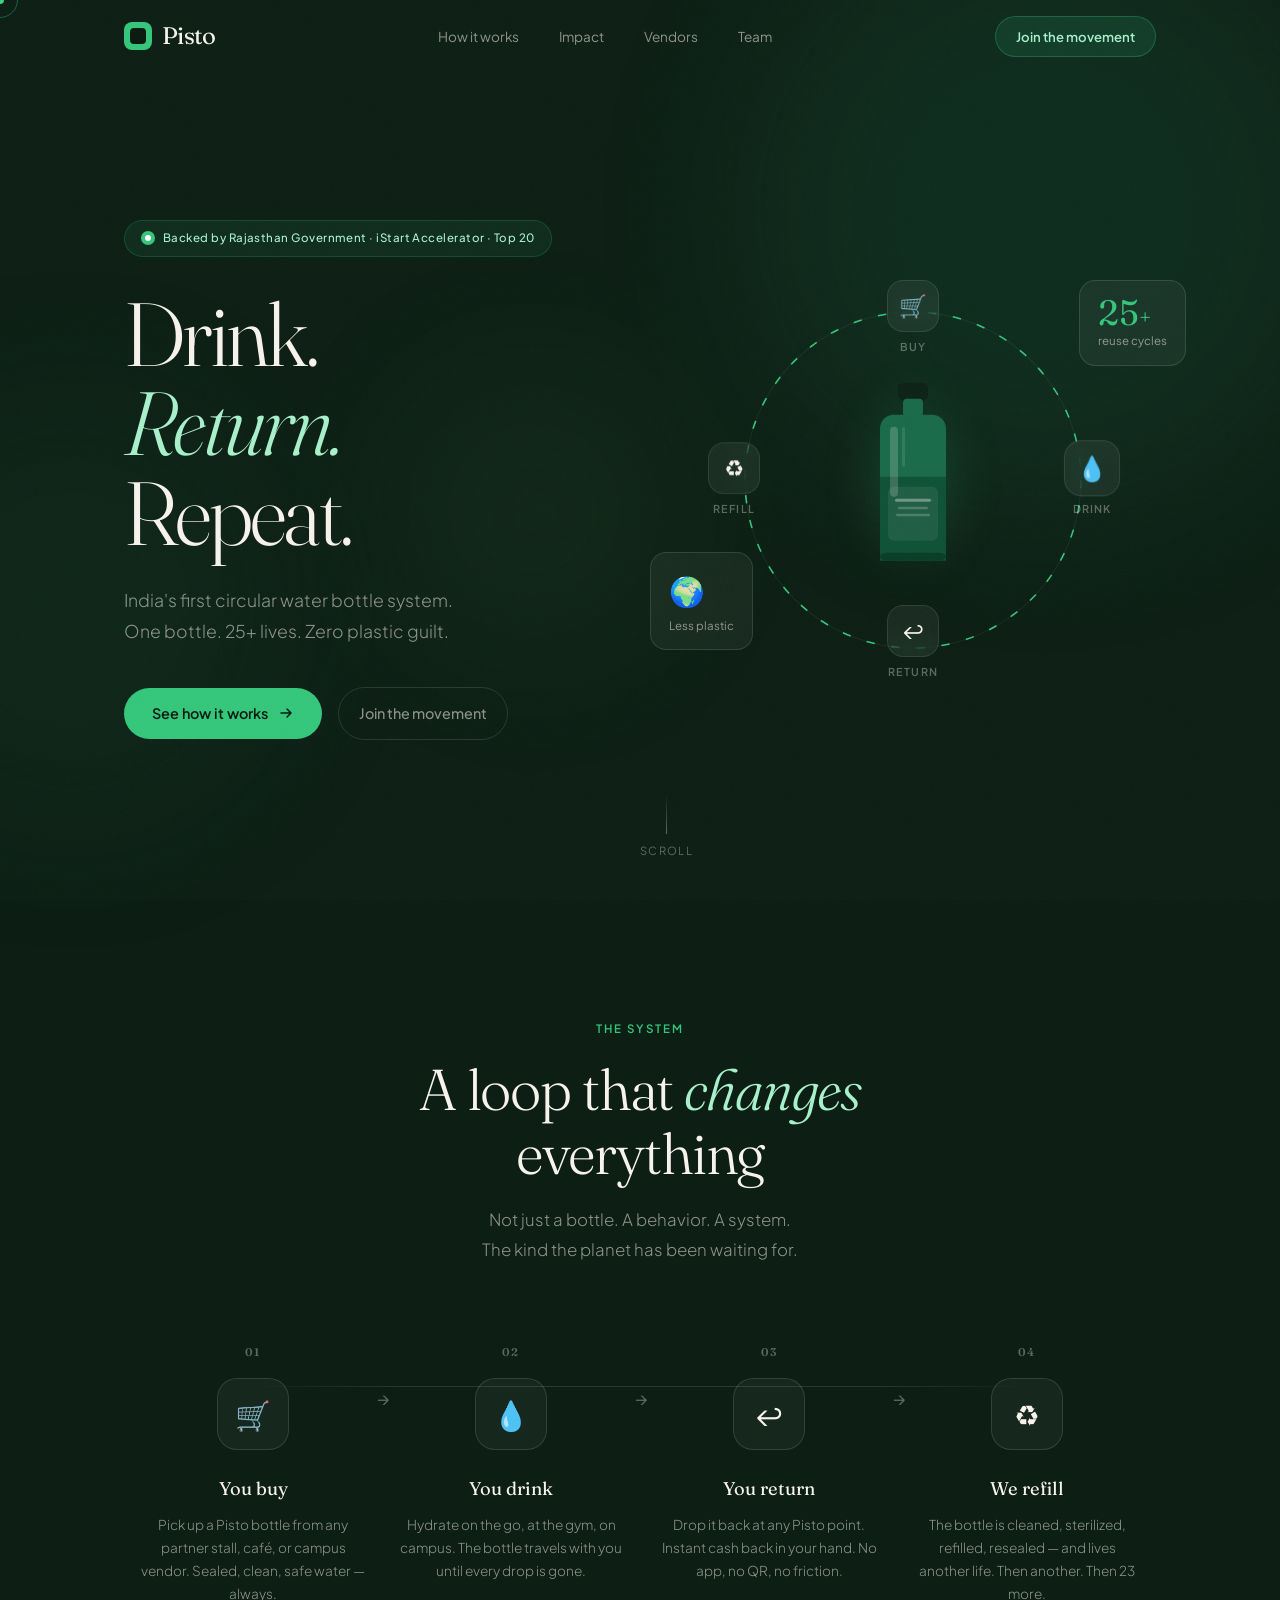
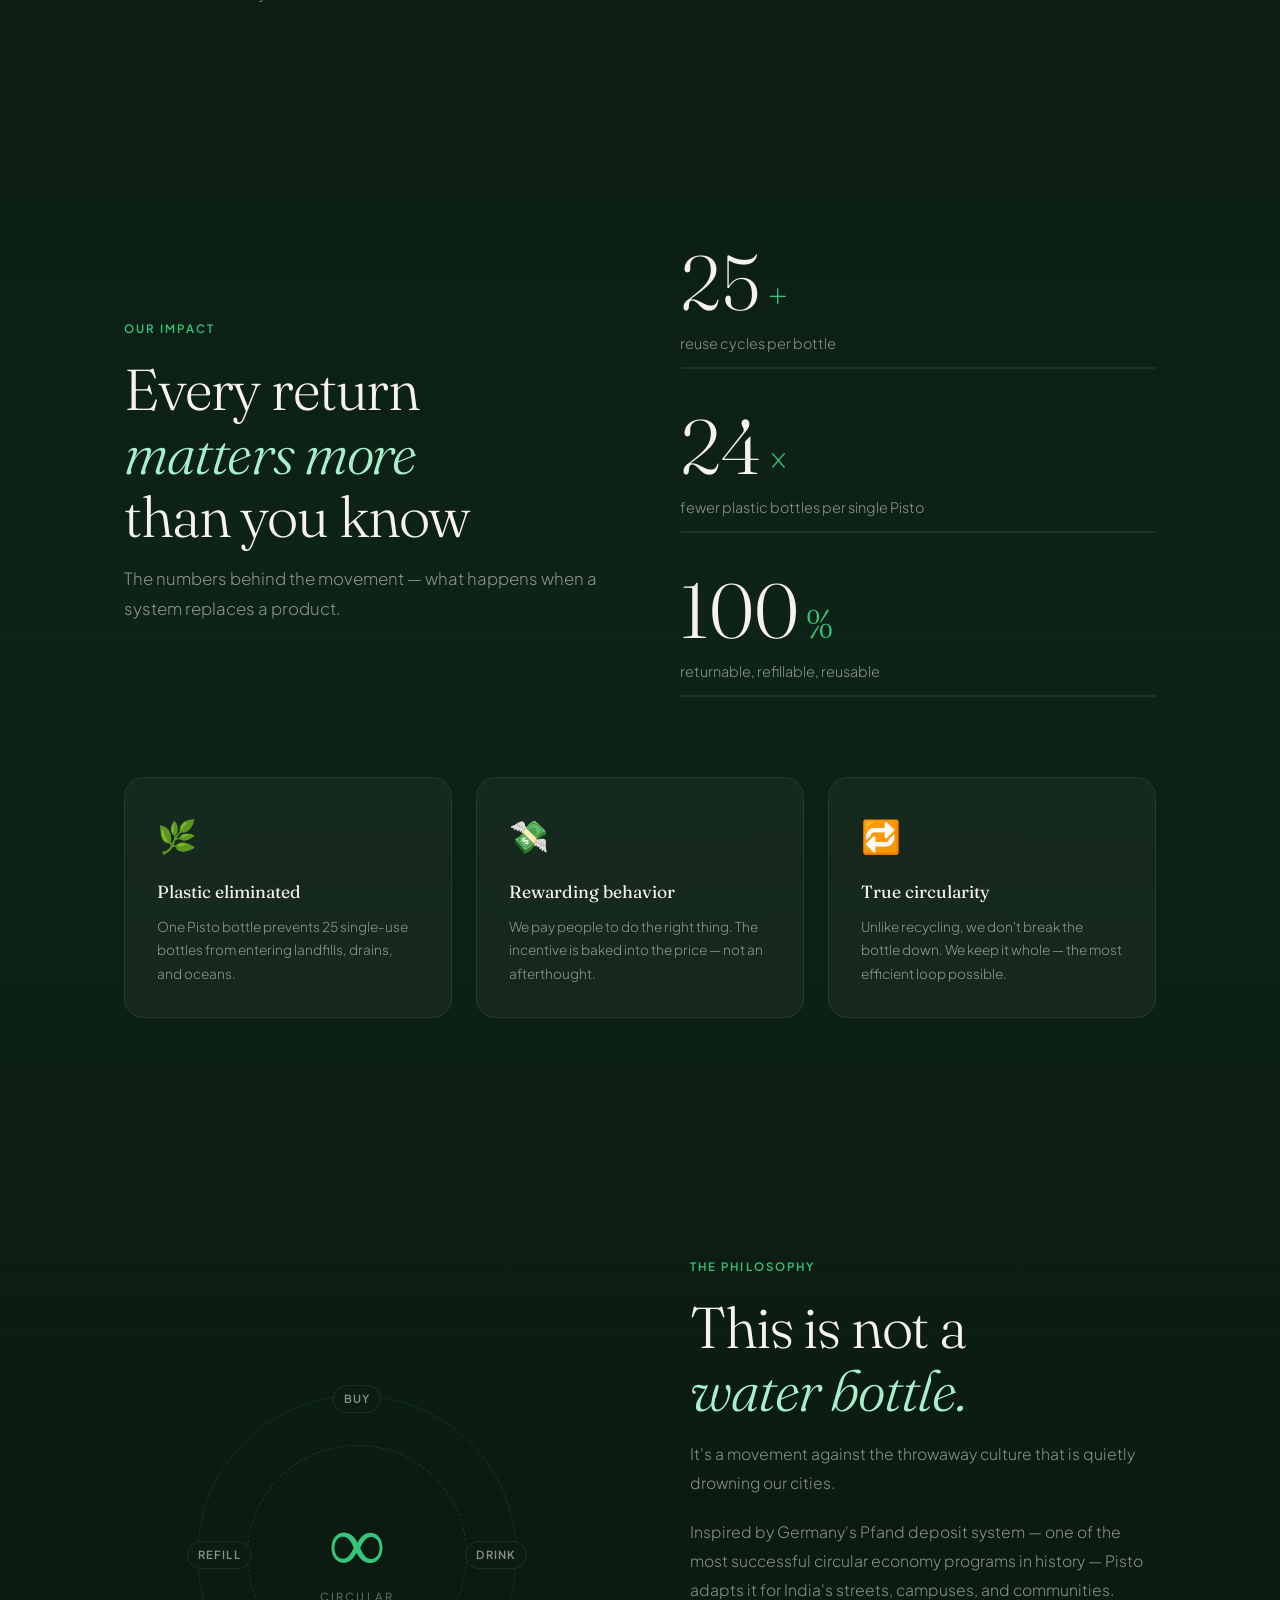
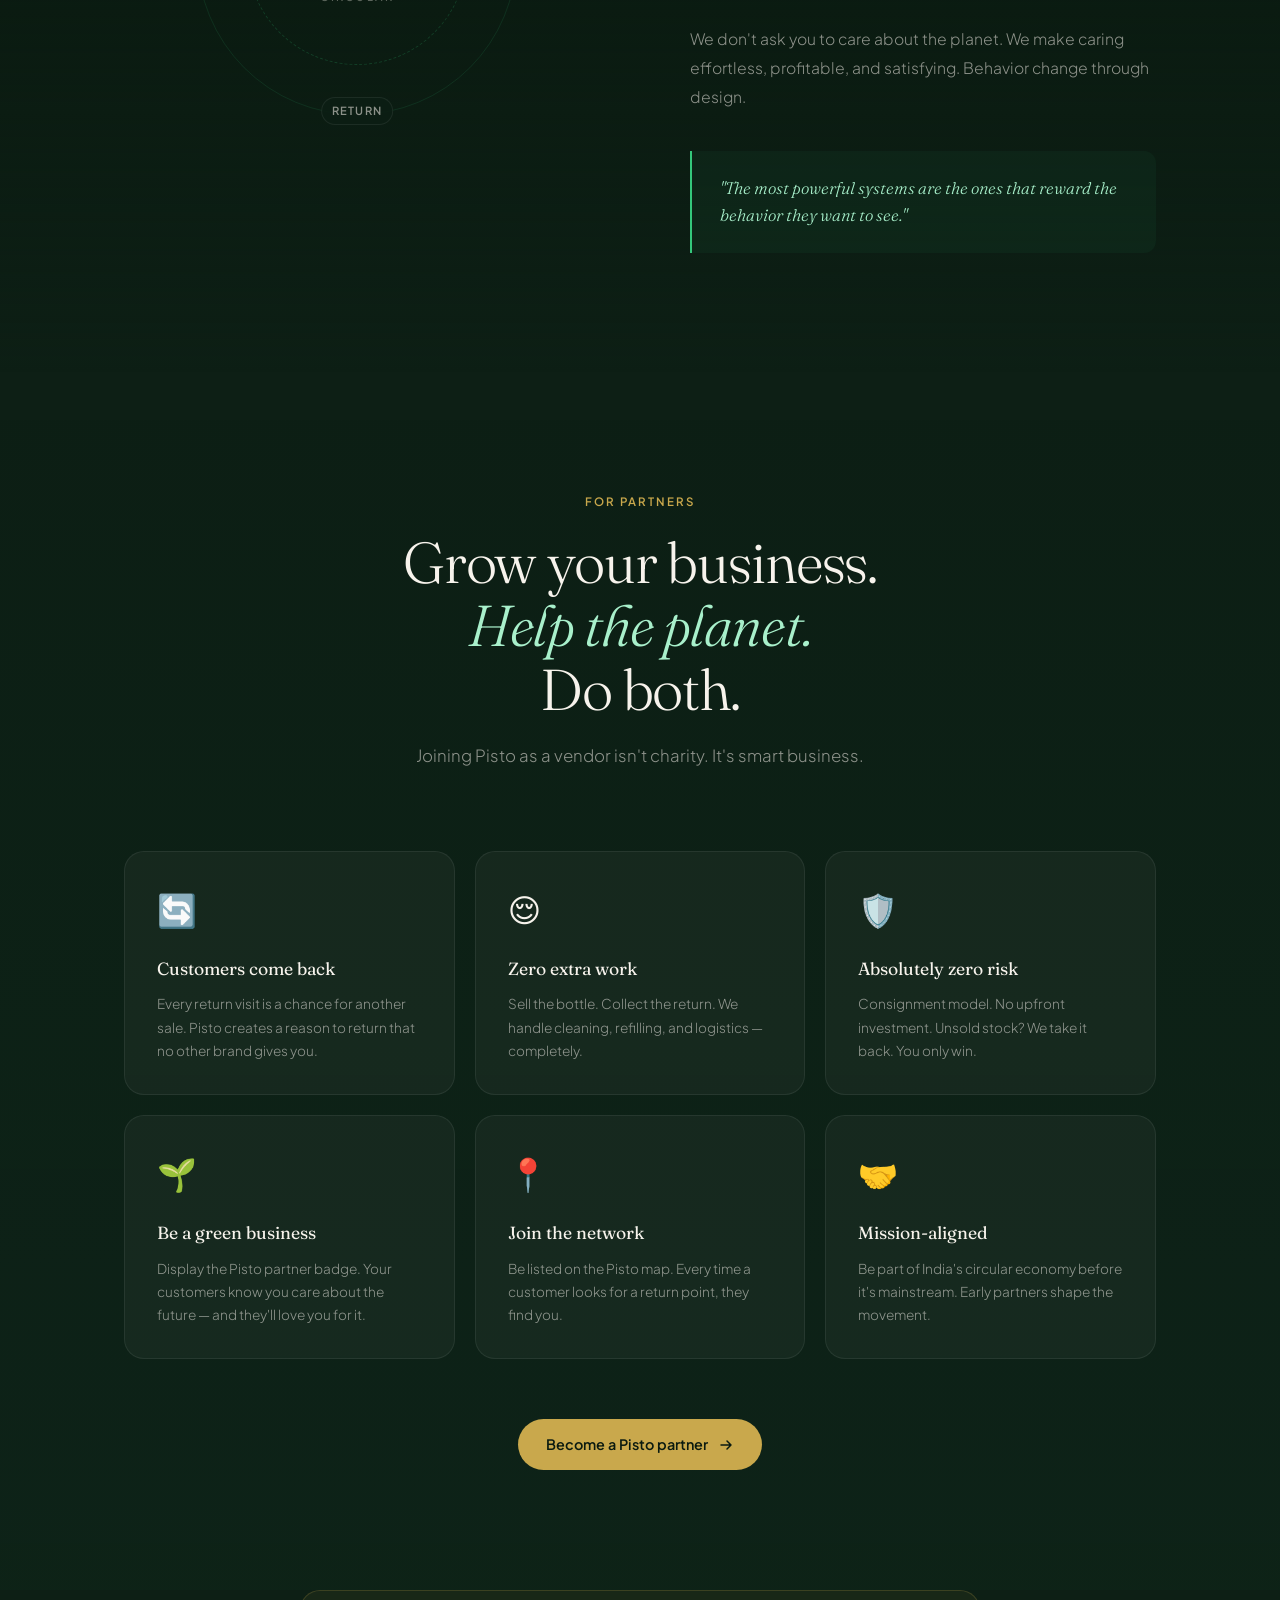
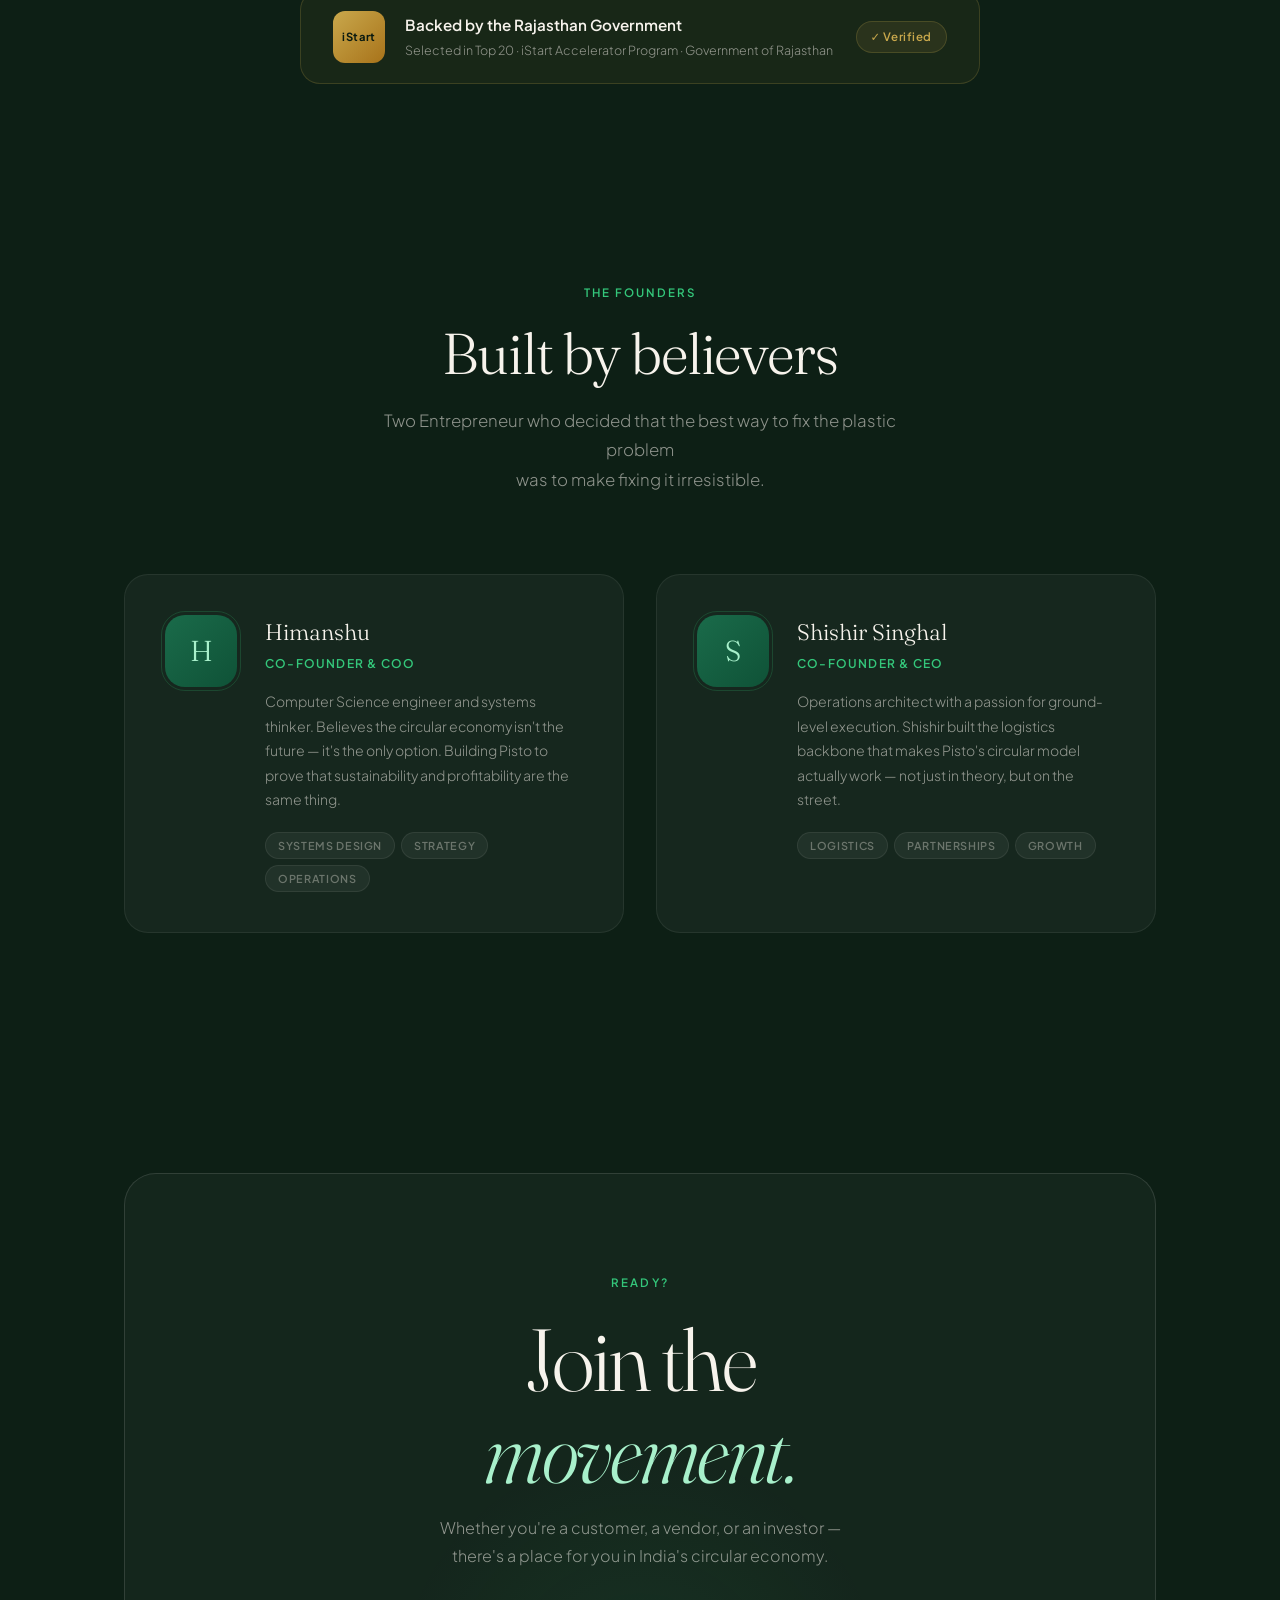
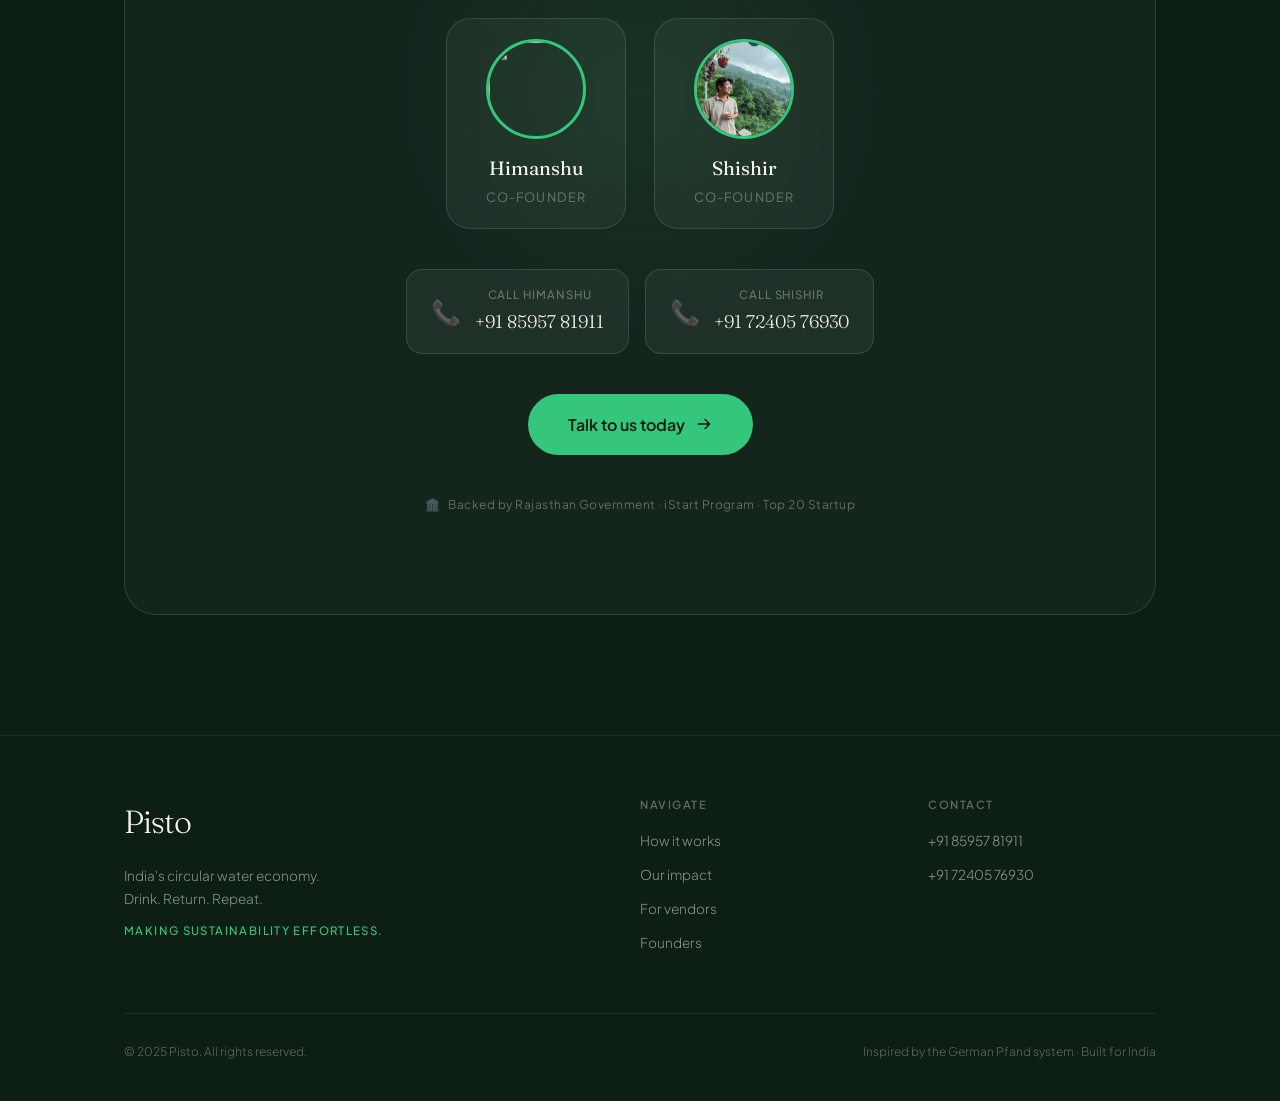
==== commit d17e0e08: "Add founders section with cards and styles Added a section for founders with their details and styli" ====
--- a/index.html
+++ b/index.html
@@ -931,6 +931,55 @@
 .cta-sub {
   font-size: 1rem; color: var(--muted); font-weight: 300;
   line-height: 1.75; margin-bottom: 3rem;
+}
+    /* FOUNDERS */
+.founders{
+  display:flex;
+  justify-content:center;
+  gap:28px;
+  margin:0 0 40px;
+  flex-wrap:wrap;
+}
+
+.founder-card{
+  width:180px;
+  text-align:center;
+  background:rgba(255,255,255,0.05);
+  border:1px solid var(--border-lt);
+  border-radius:24px;
+  padding:20px;
+  backdrop-filter:blur(16px);
+  transition:all 0.35s var(--ease-out);
+}
+
+.founder-card:hover{
+  transform:translateY(-6px);
+  border-color:rgba(52,199,123,0.35);
+  background:rgba(52,199,123,0.08);
+}
+
+.founder-card img{
+  width:100px;
+  height:100px;
+  object-fit:cover;
+  border-radius:50%;
+  margin:0 auto 14px;
+  border:3px solid var(--green);
+}
+
+.founder-card h4{
+  font-family:var(--font-display);
+  font-size:1.2rem;
+  font-weight:400;
+  color:var(--cream);
+  margin-bottom:4px;
+}
+
+.founder-card p{
+  font-size:0.8rem;
+  letter-spacing:0.08em;
+  text-transform:uppercase;
+  color:var(--muted-dk);
 }
 
 .contact-cards {
@@ -1532,7 +1581,22 @@
           Whether you're a customer, a vendor, or an investor —<br/>
           there's a place for you in India's circular economy.
         </p>
-
+        <!-- FOUNDERS -->
+<div class="founders">
+
+  <div class="founder-card">
+    <img src="main pic.jpeg alt="Himanshu">
+    <h4>Himanshu</h4>
+    <p>Co-Founder</p>
+  </div>
+
+  <div class="founder-card">
+    <img src="shishir_pic.jpeg" alt="Shishir">
+    <h4>Shishir</h4>
+    <p>Co-Founder</p>
+  </div>
+
+</div>
         <div class="contact-cards">
           <a href="tel:8595781911" class="contact-card">
             <div class="cc-icon">📞</div>
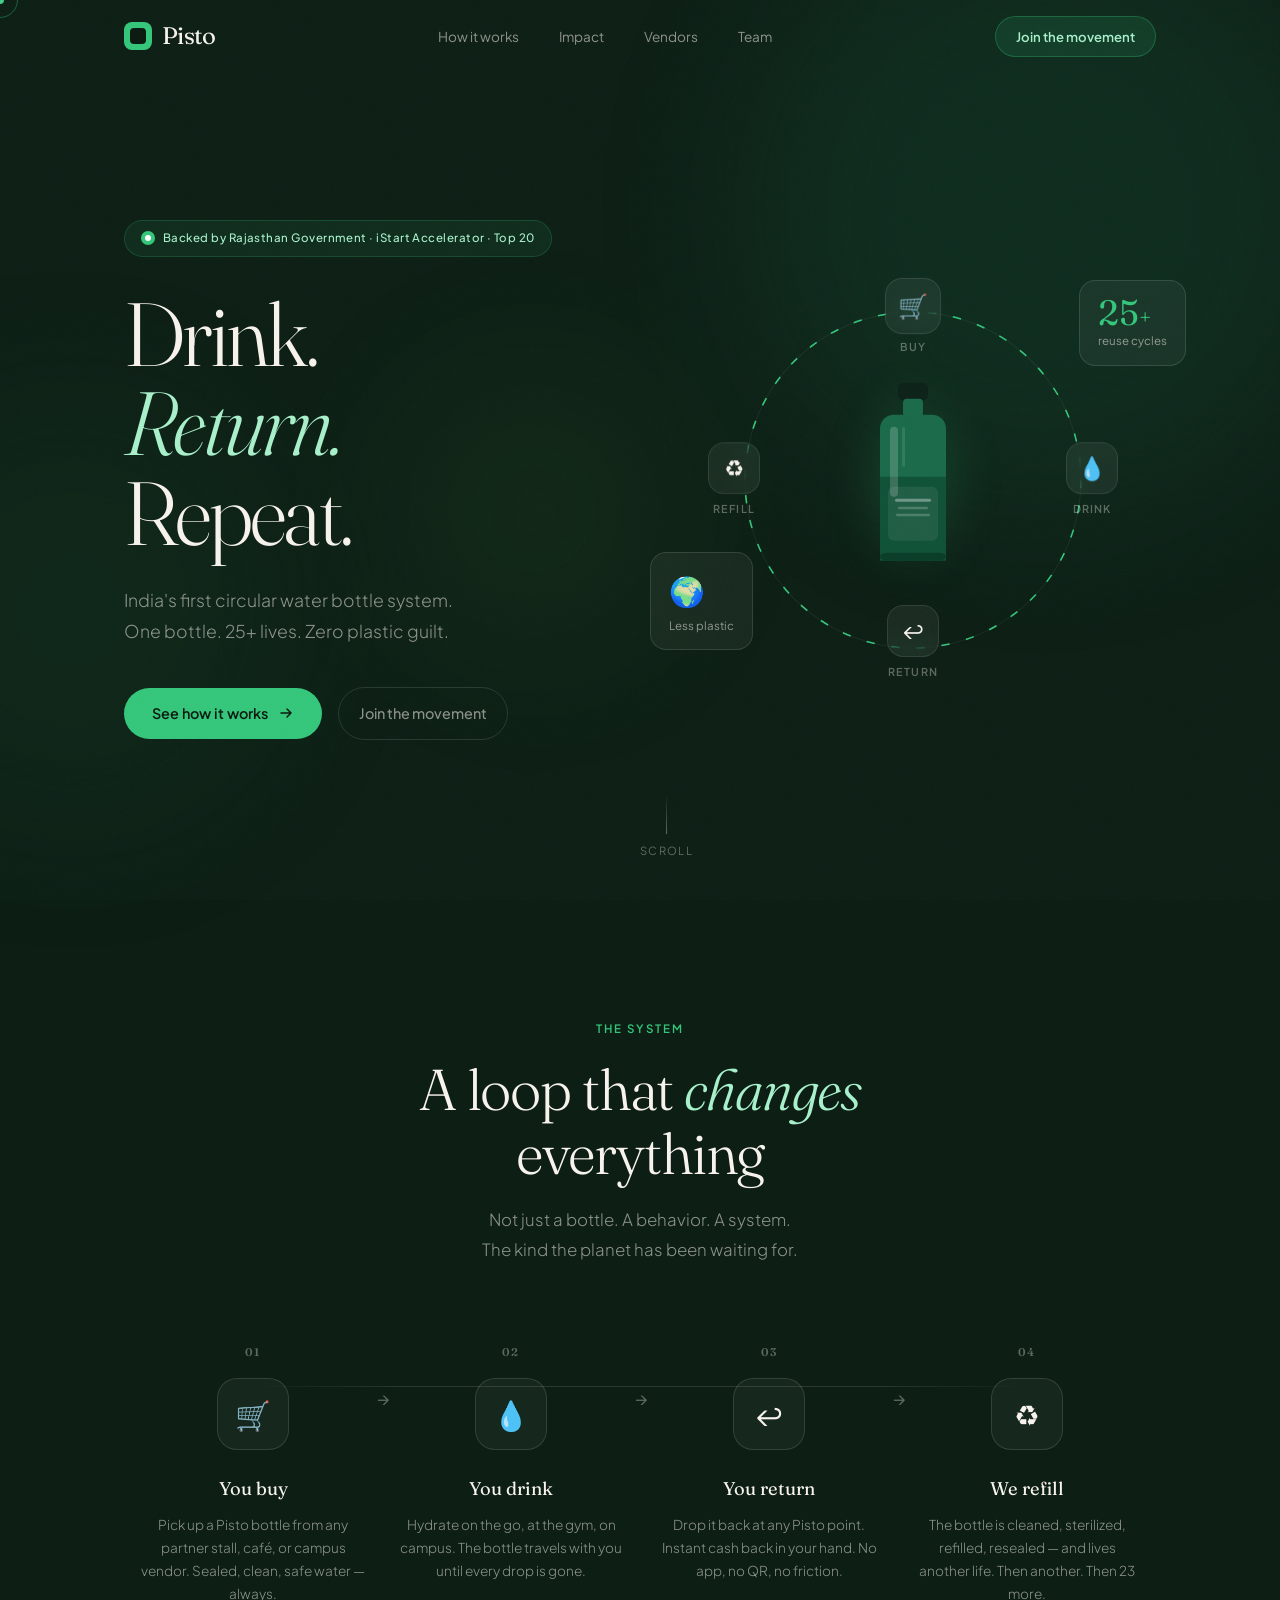
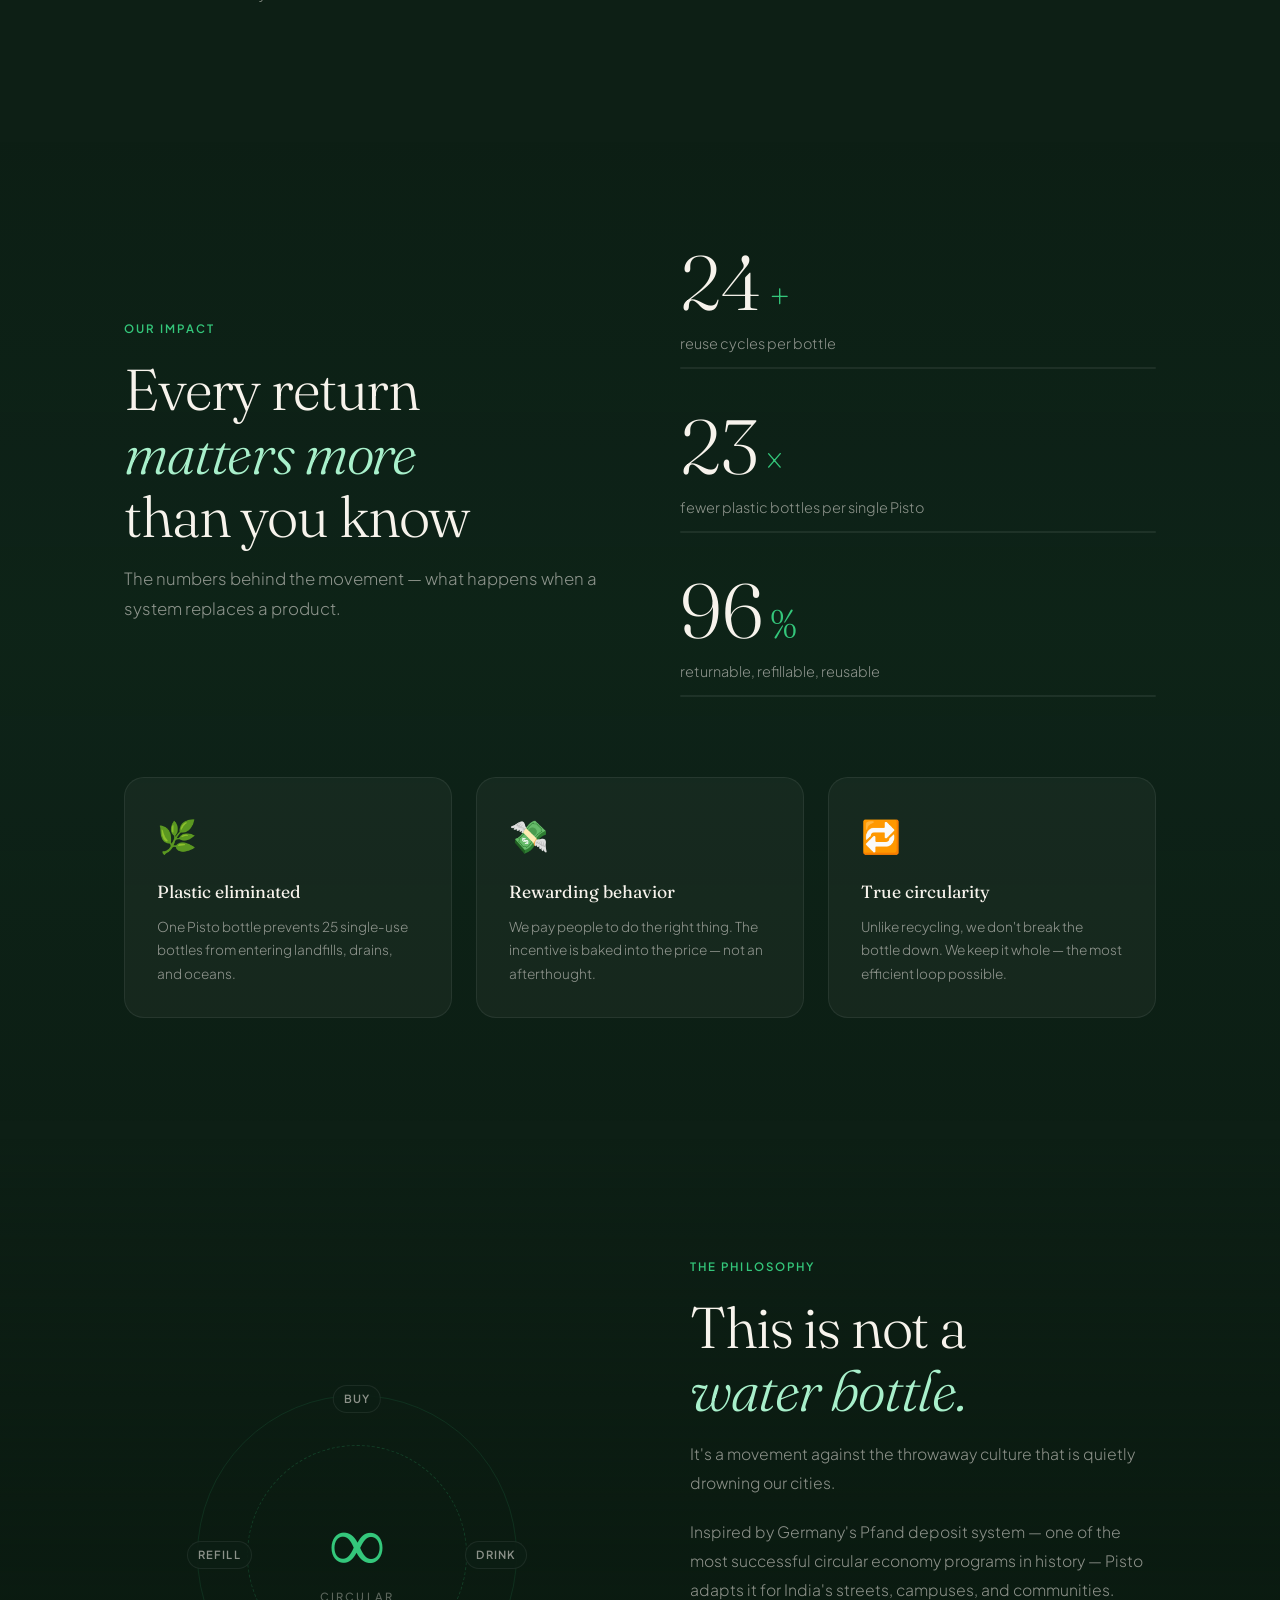
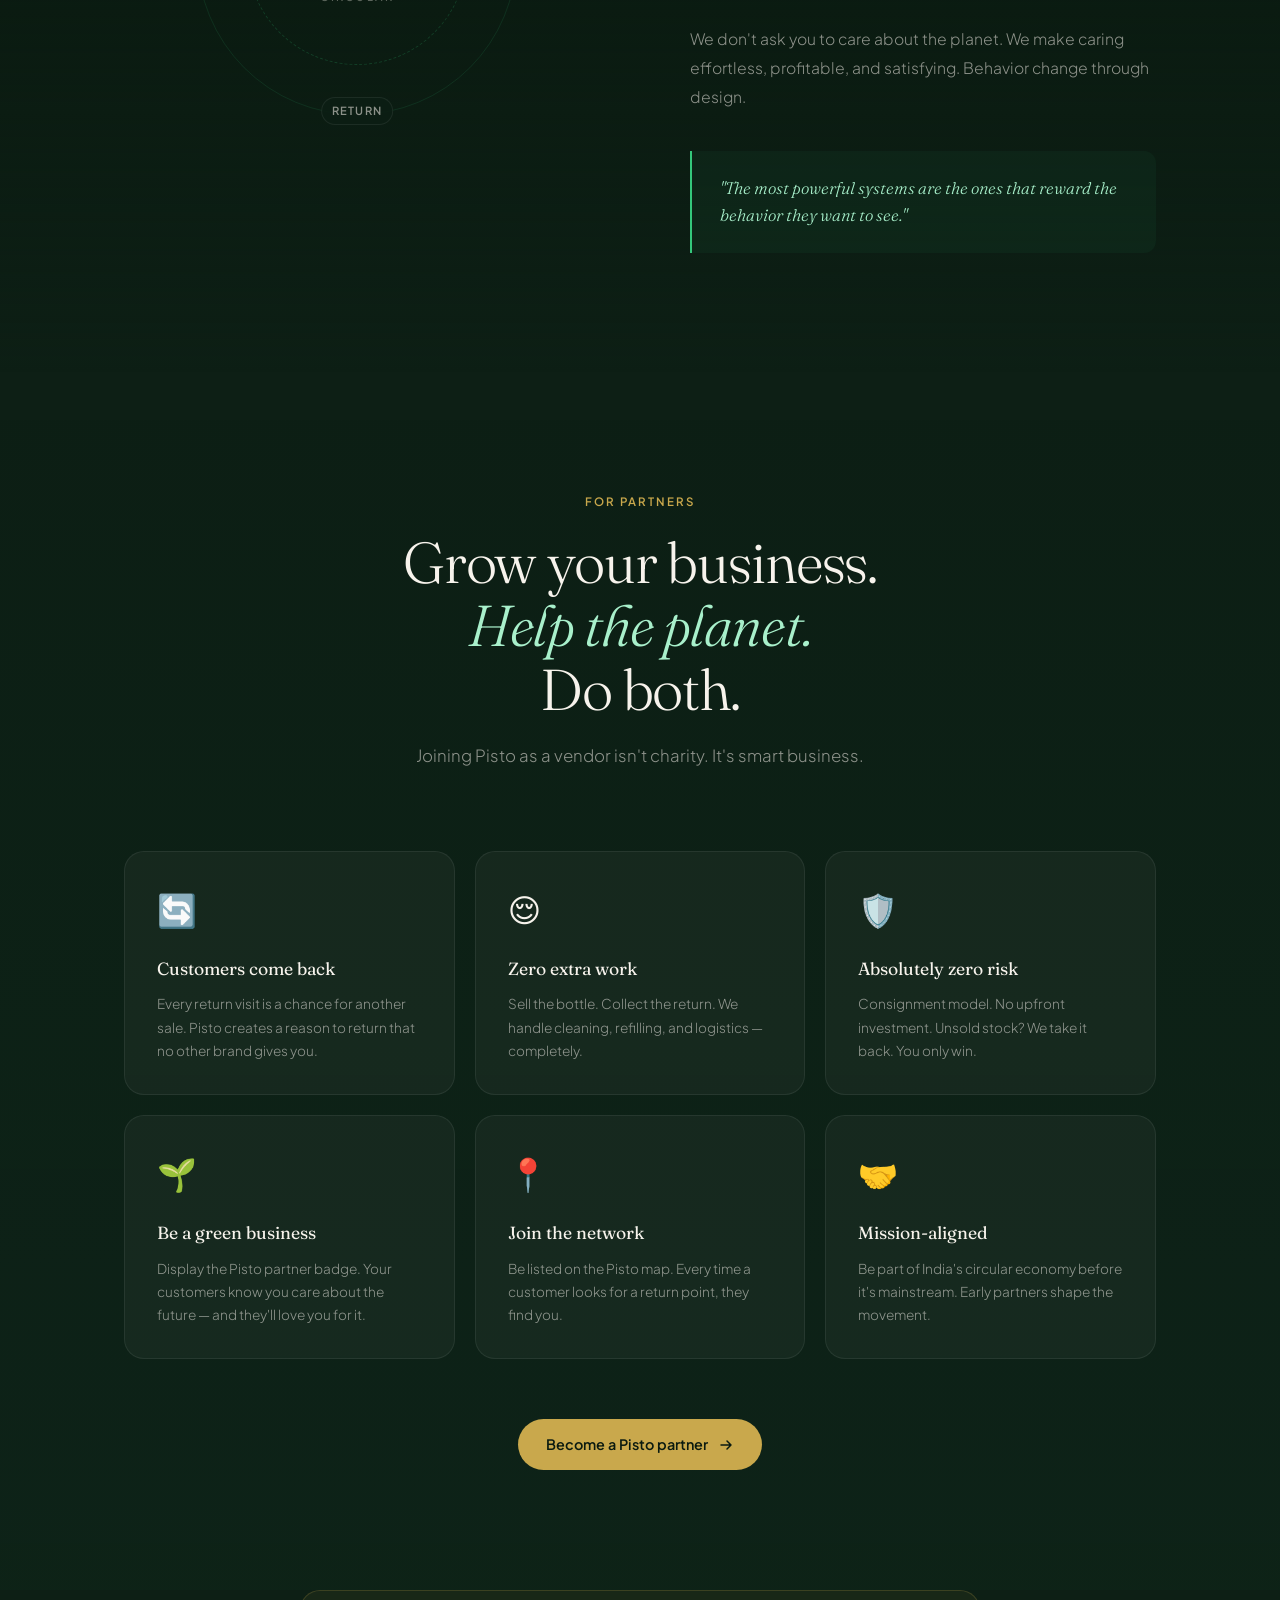
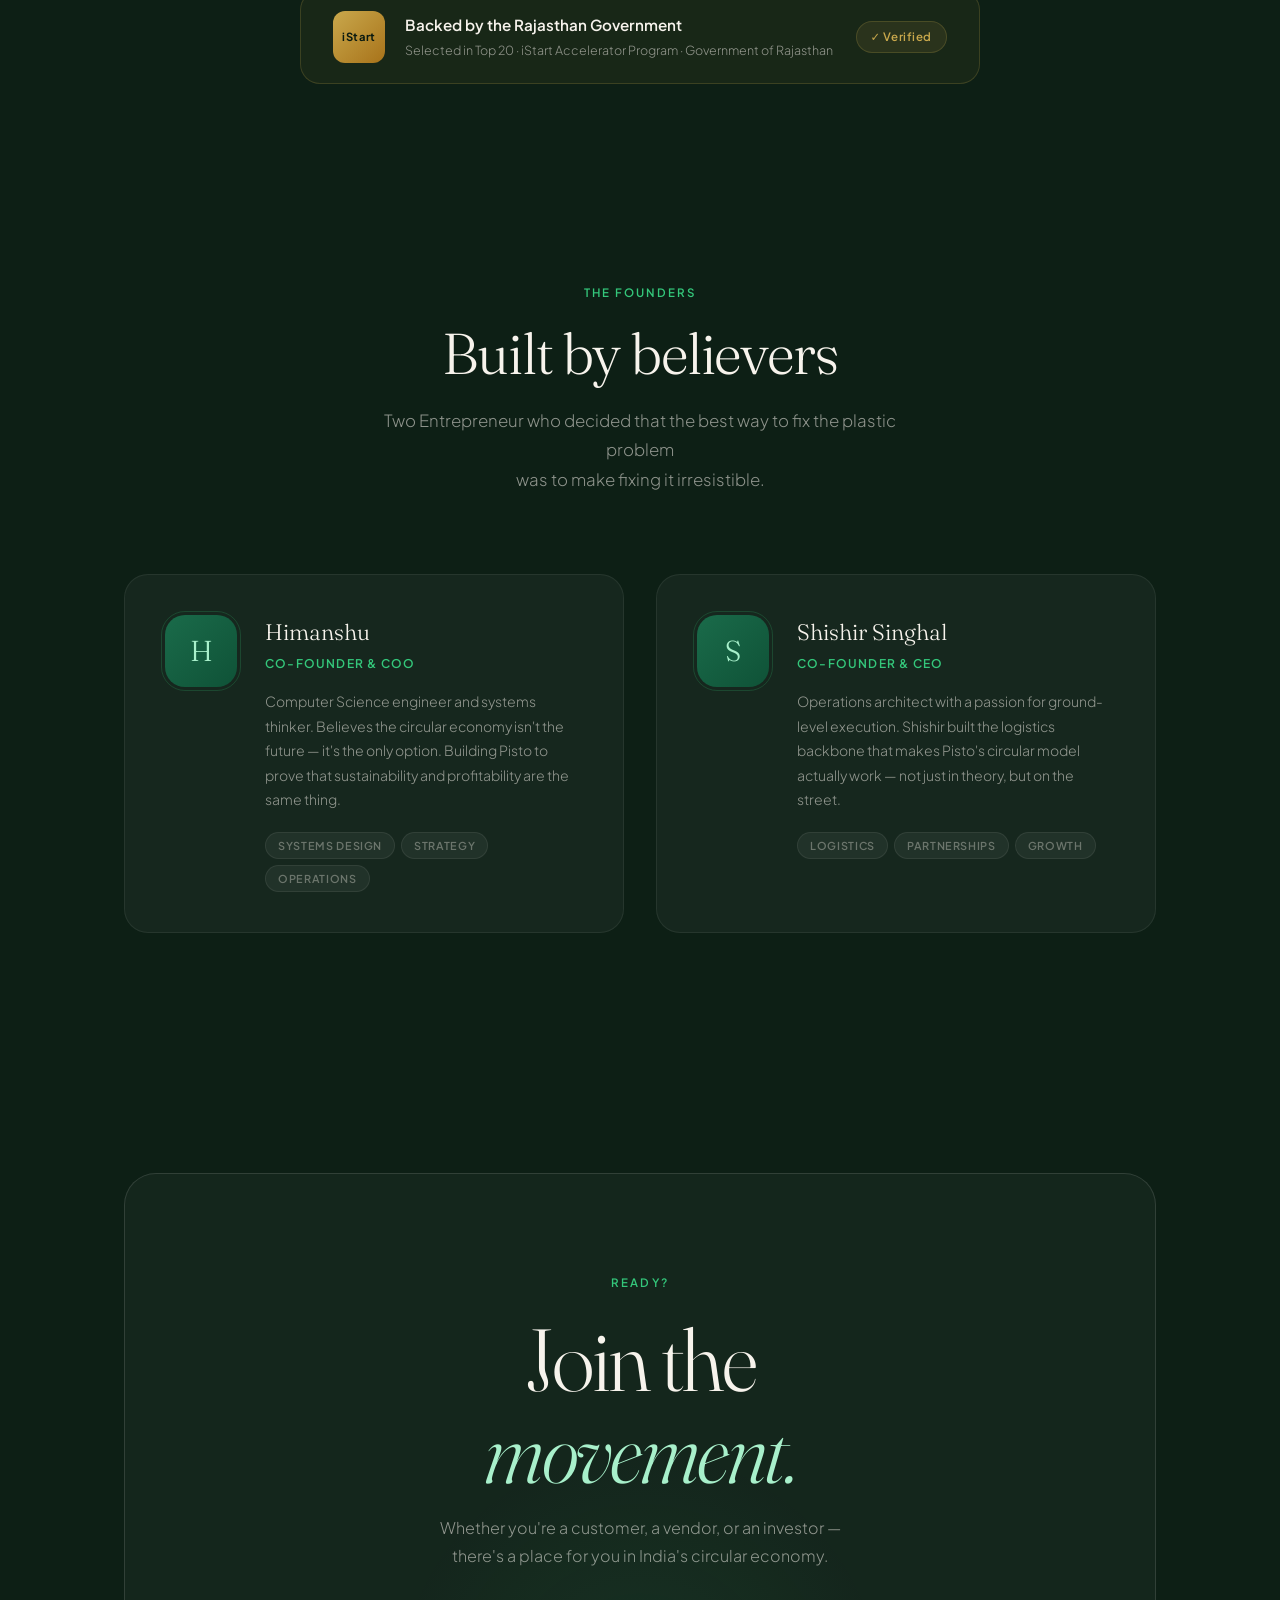
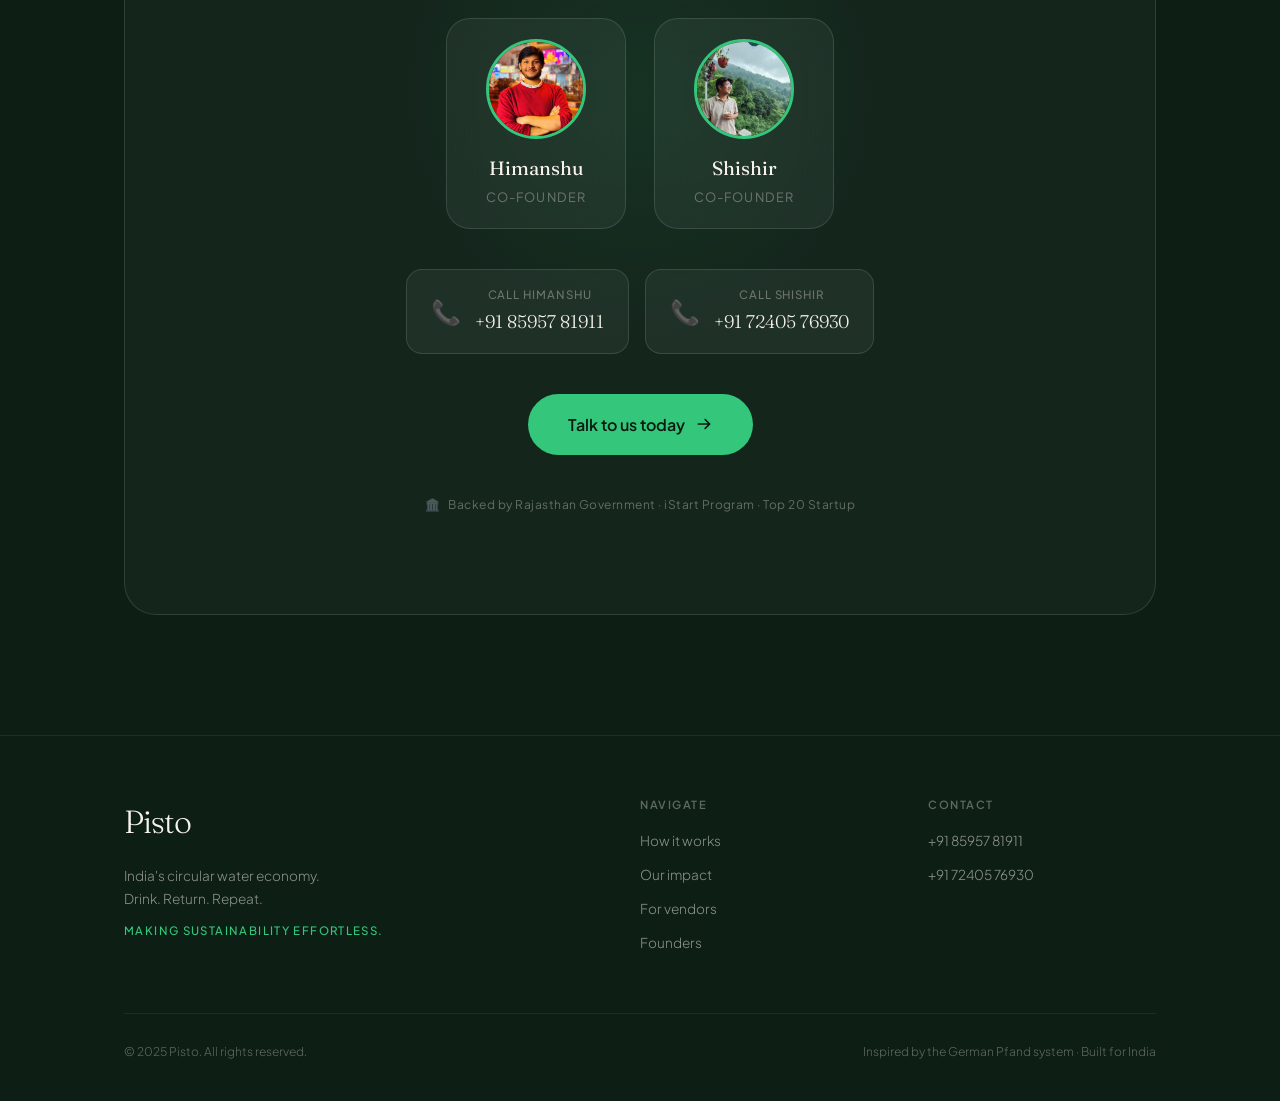
==== commit 9e998395: "Fix img tag syntax for founder's picture" ====
--- a/index.html
+++ b/index.html
@@ -1585,7 +1585,7 @@
 <div class="founders">
 
   <div class="founder-card">
-    <img src="main pic.jpeg alt="Himanshu">
+    <img src="main pic.jpeg" alt="Himanshu">
     <h4>Himanshu</h4>
     <p>Co-Founder</p>
   </div>
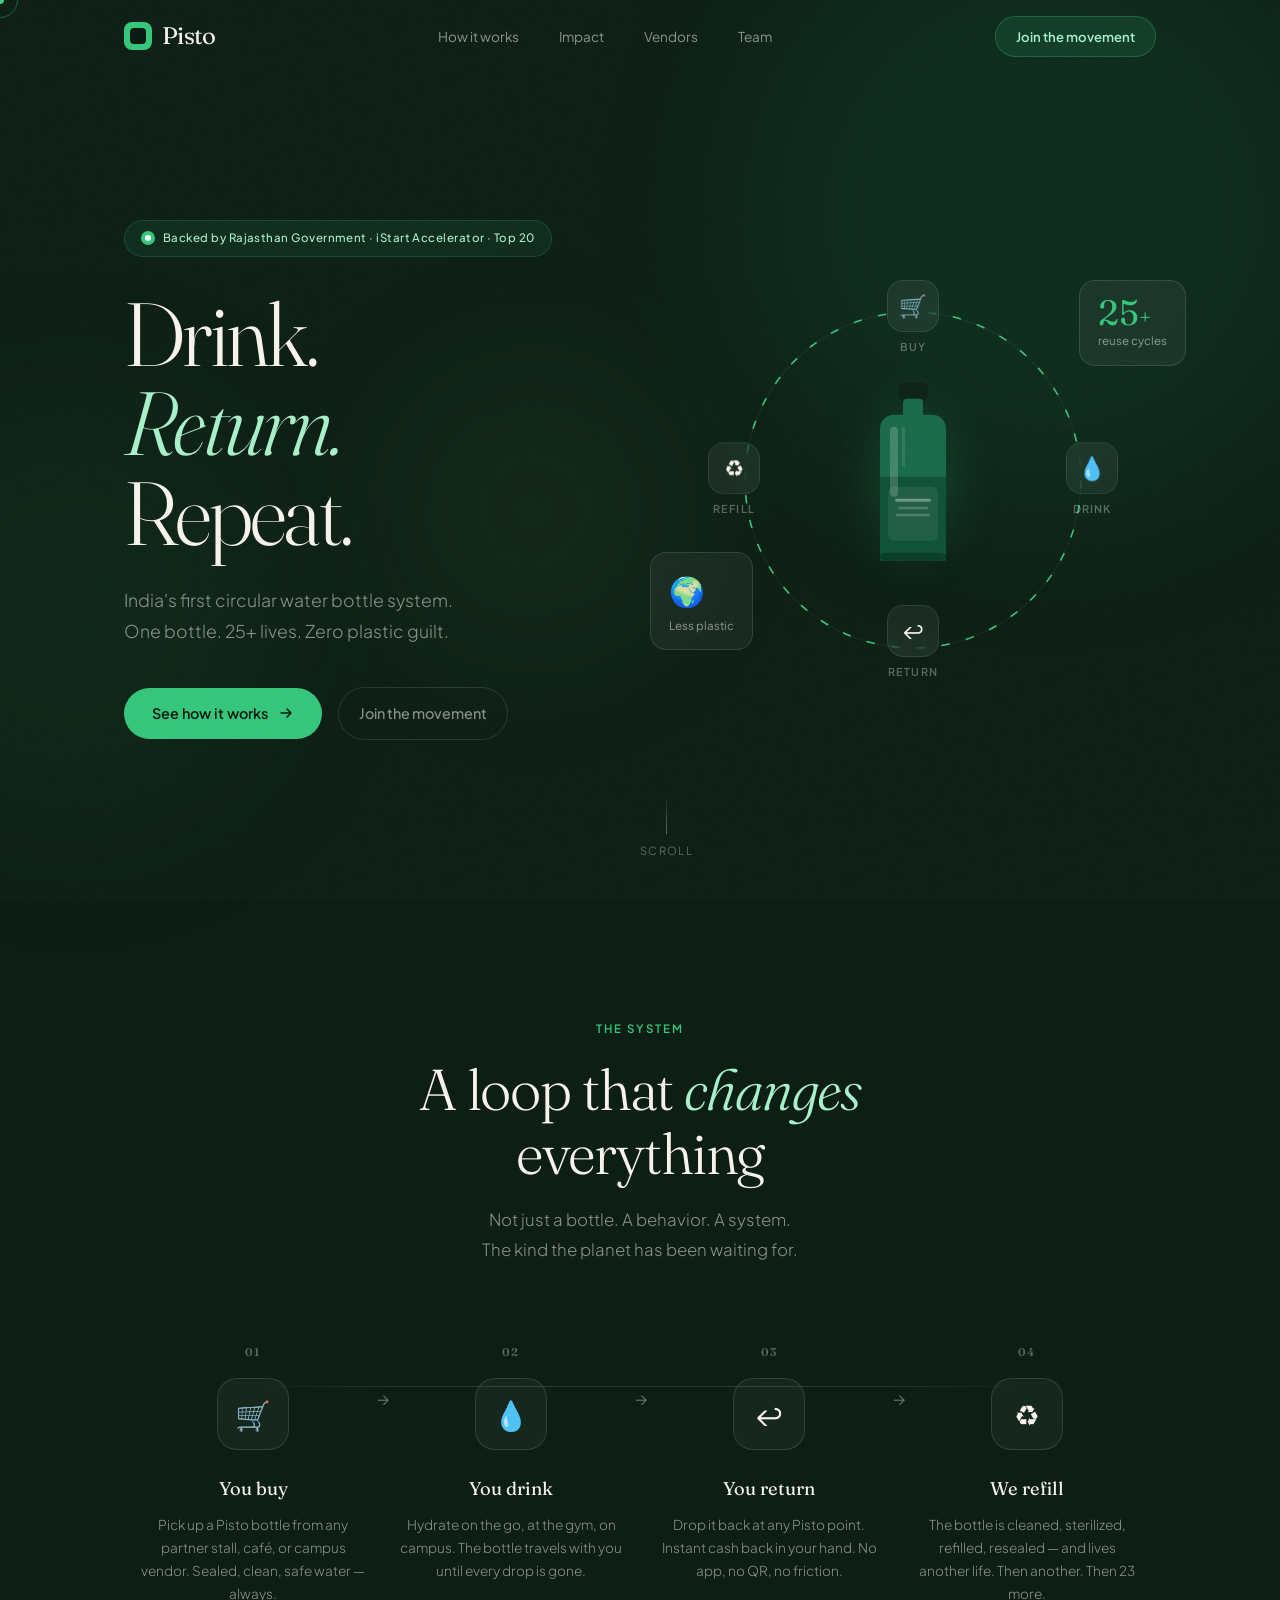
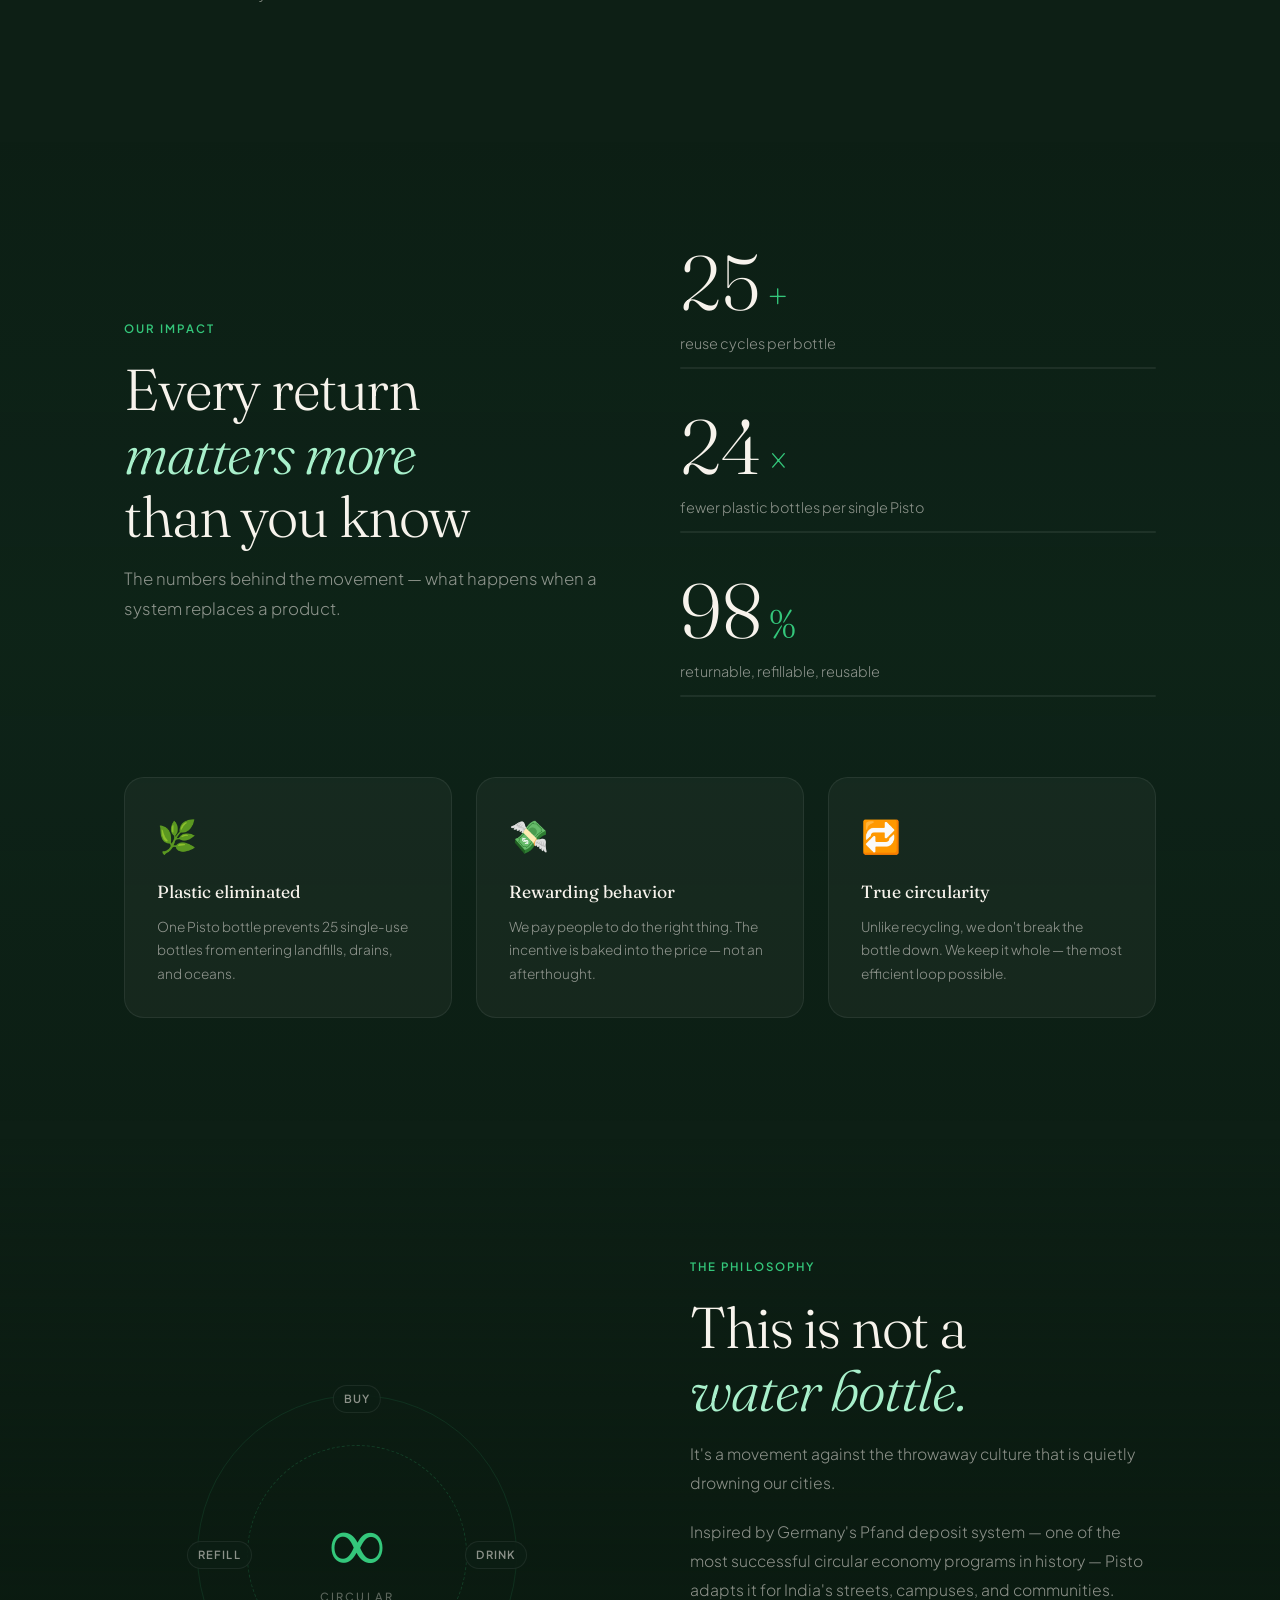
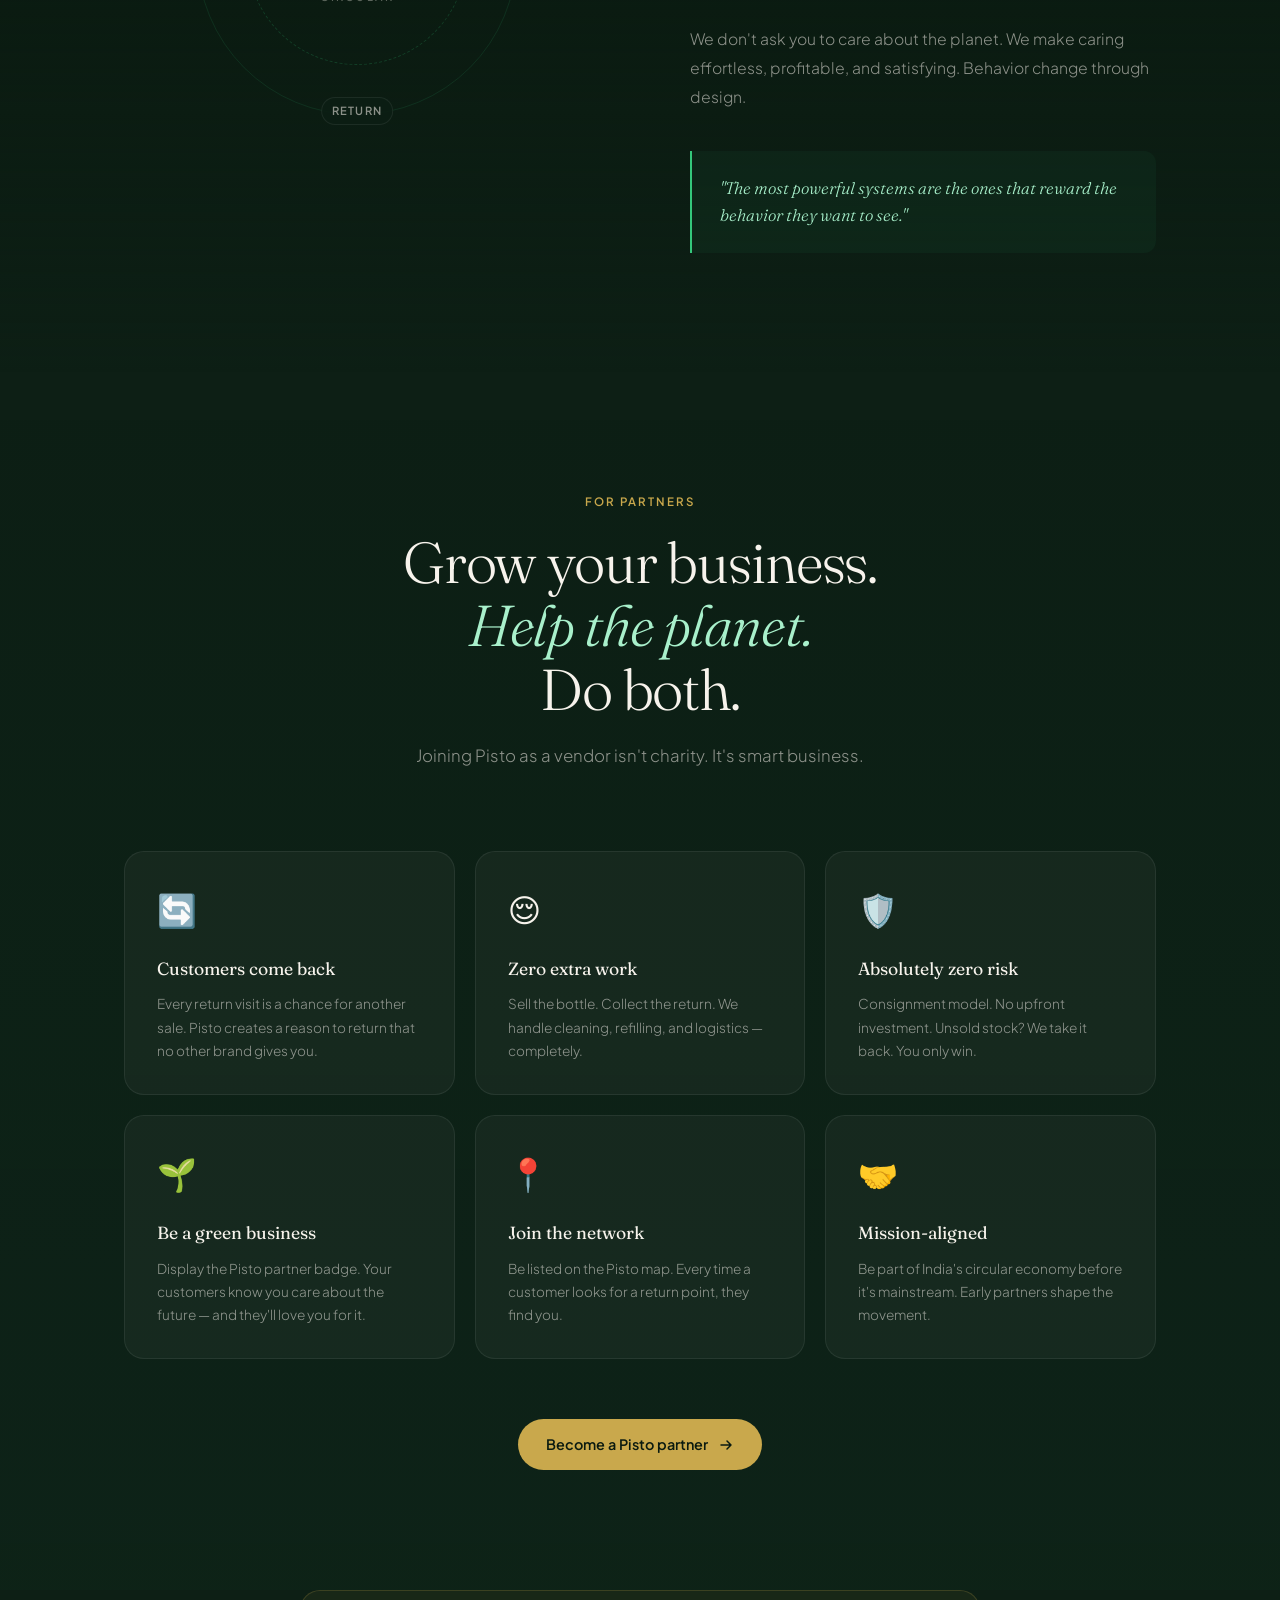
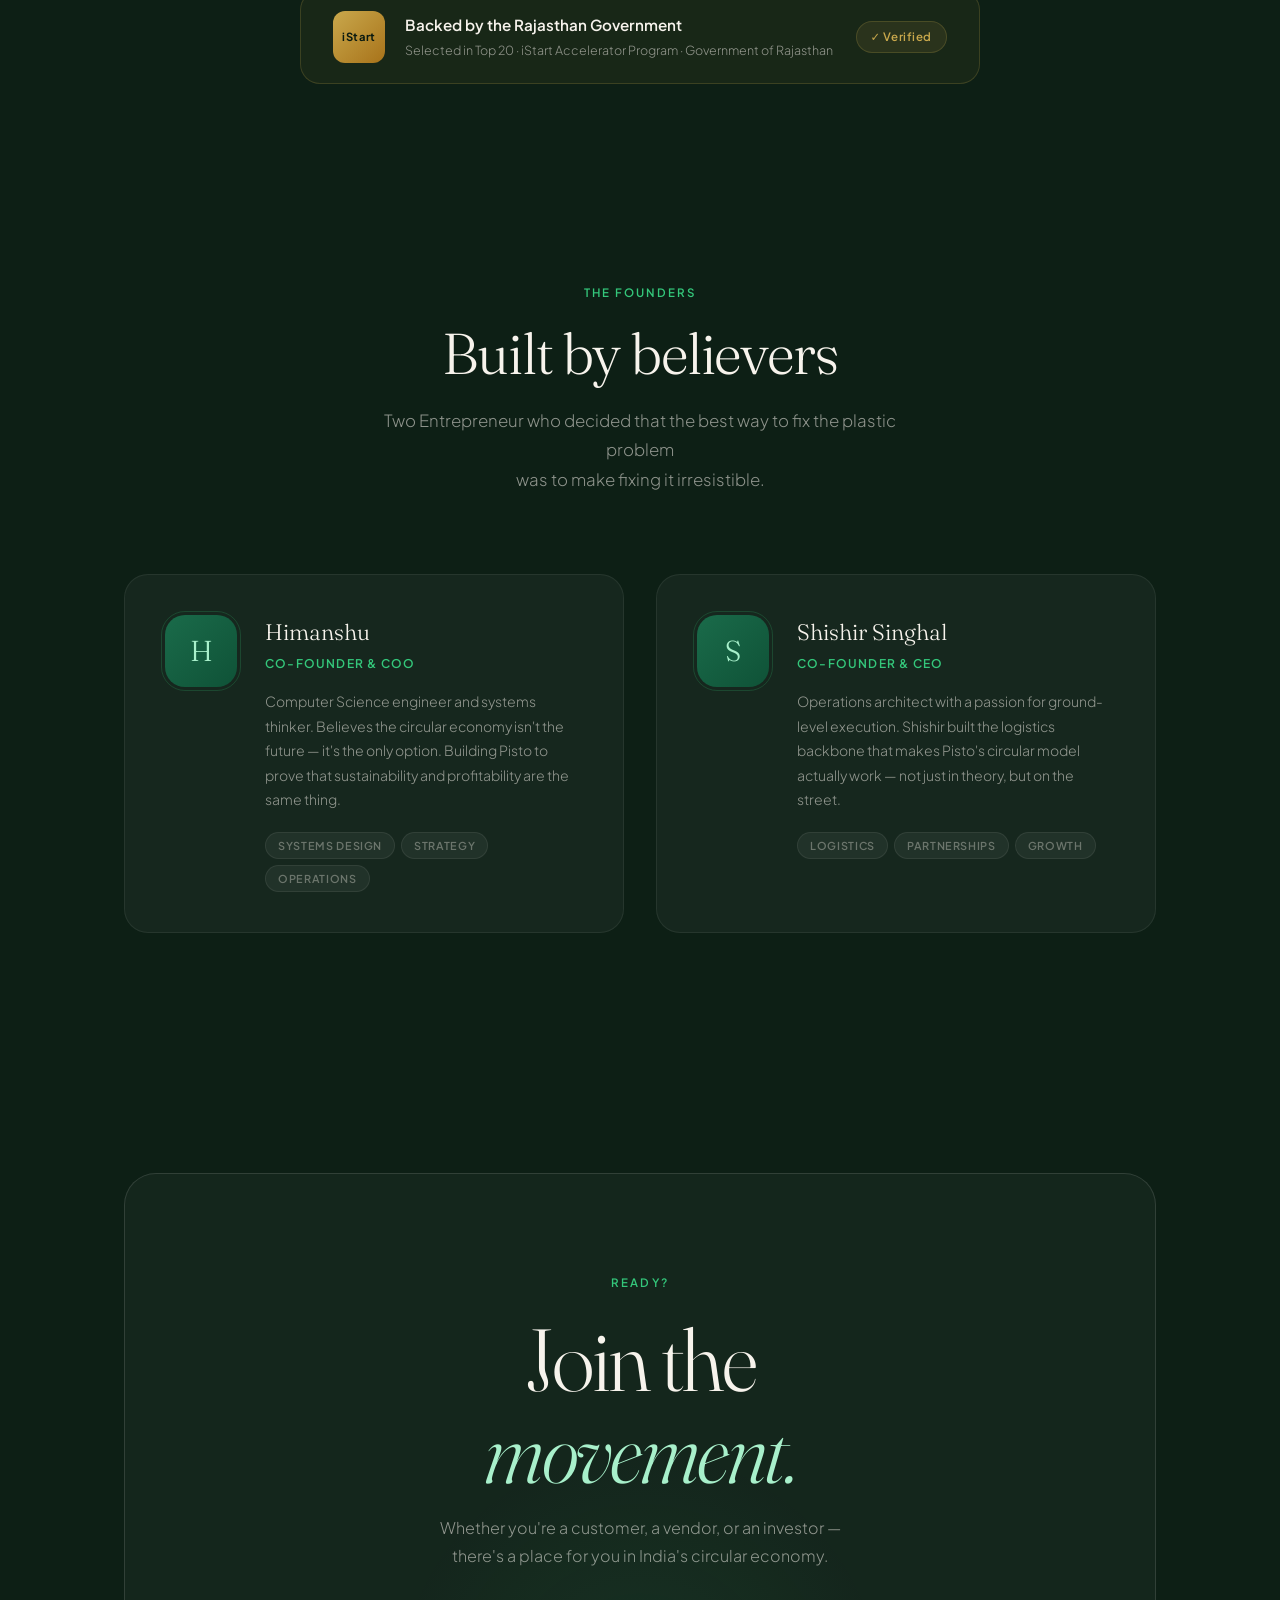
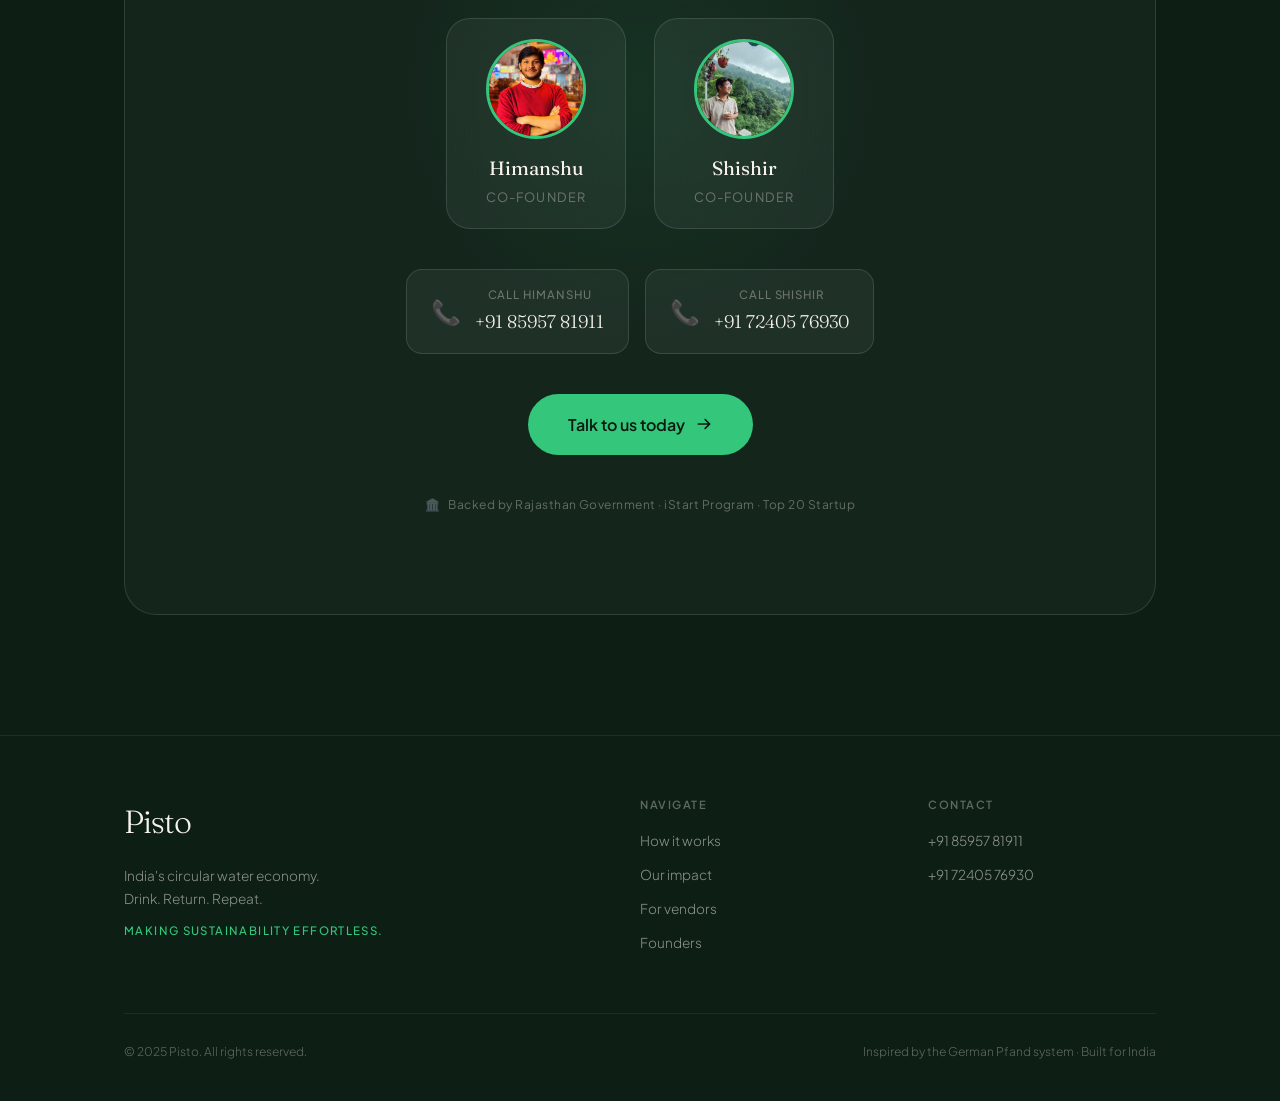
==== commit 11c6d239: "Update founder image source for Himanshu" ====
--- a/index.html
+++ b/index.html
@@ -1585,7 +1585,7 @@
 <div class="founders">
 
   <div class="founder-card">
-    <img src="main pic.jpeg" alt="Himanshu">
+    <img src="himanshu.jpeg" alt="Himanshu">
     <h4>Himanshu</h4>
     <p>Co-Founder</p>
   </div>
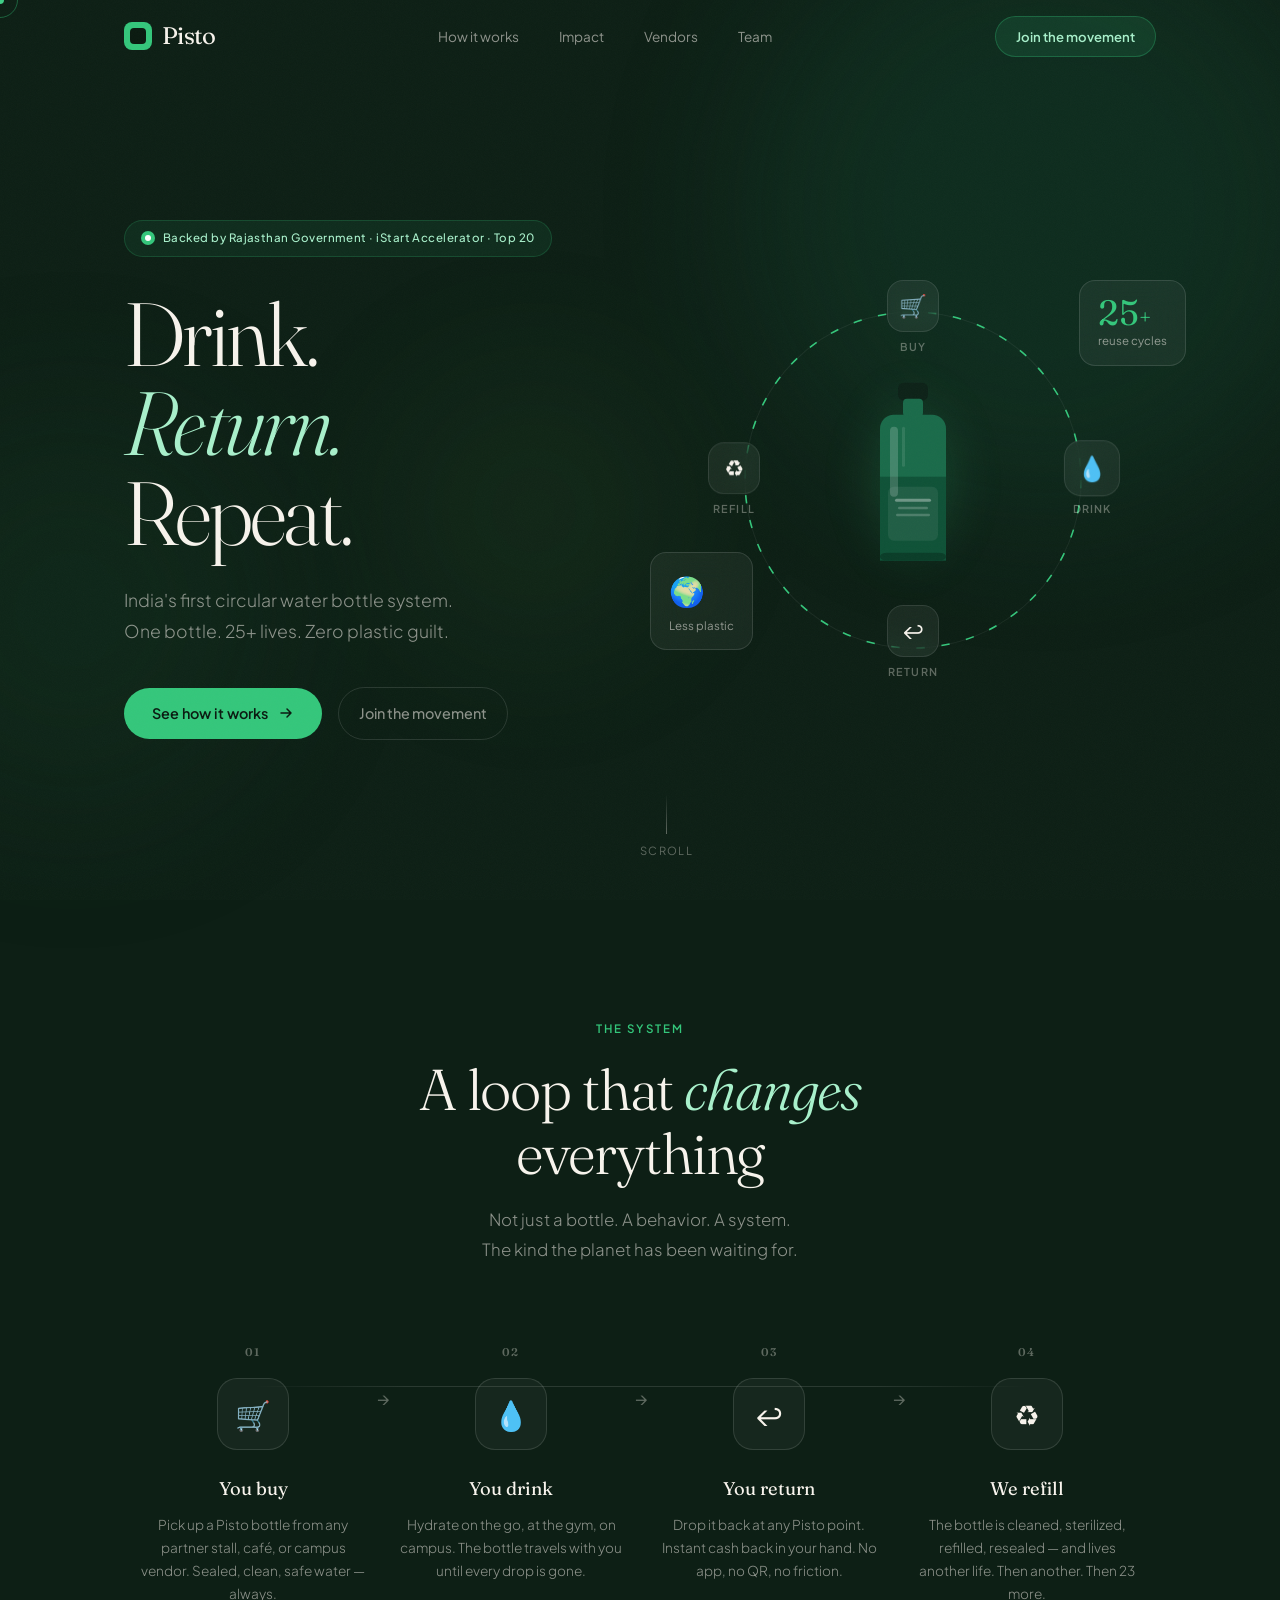
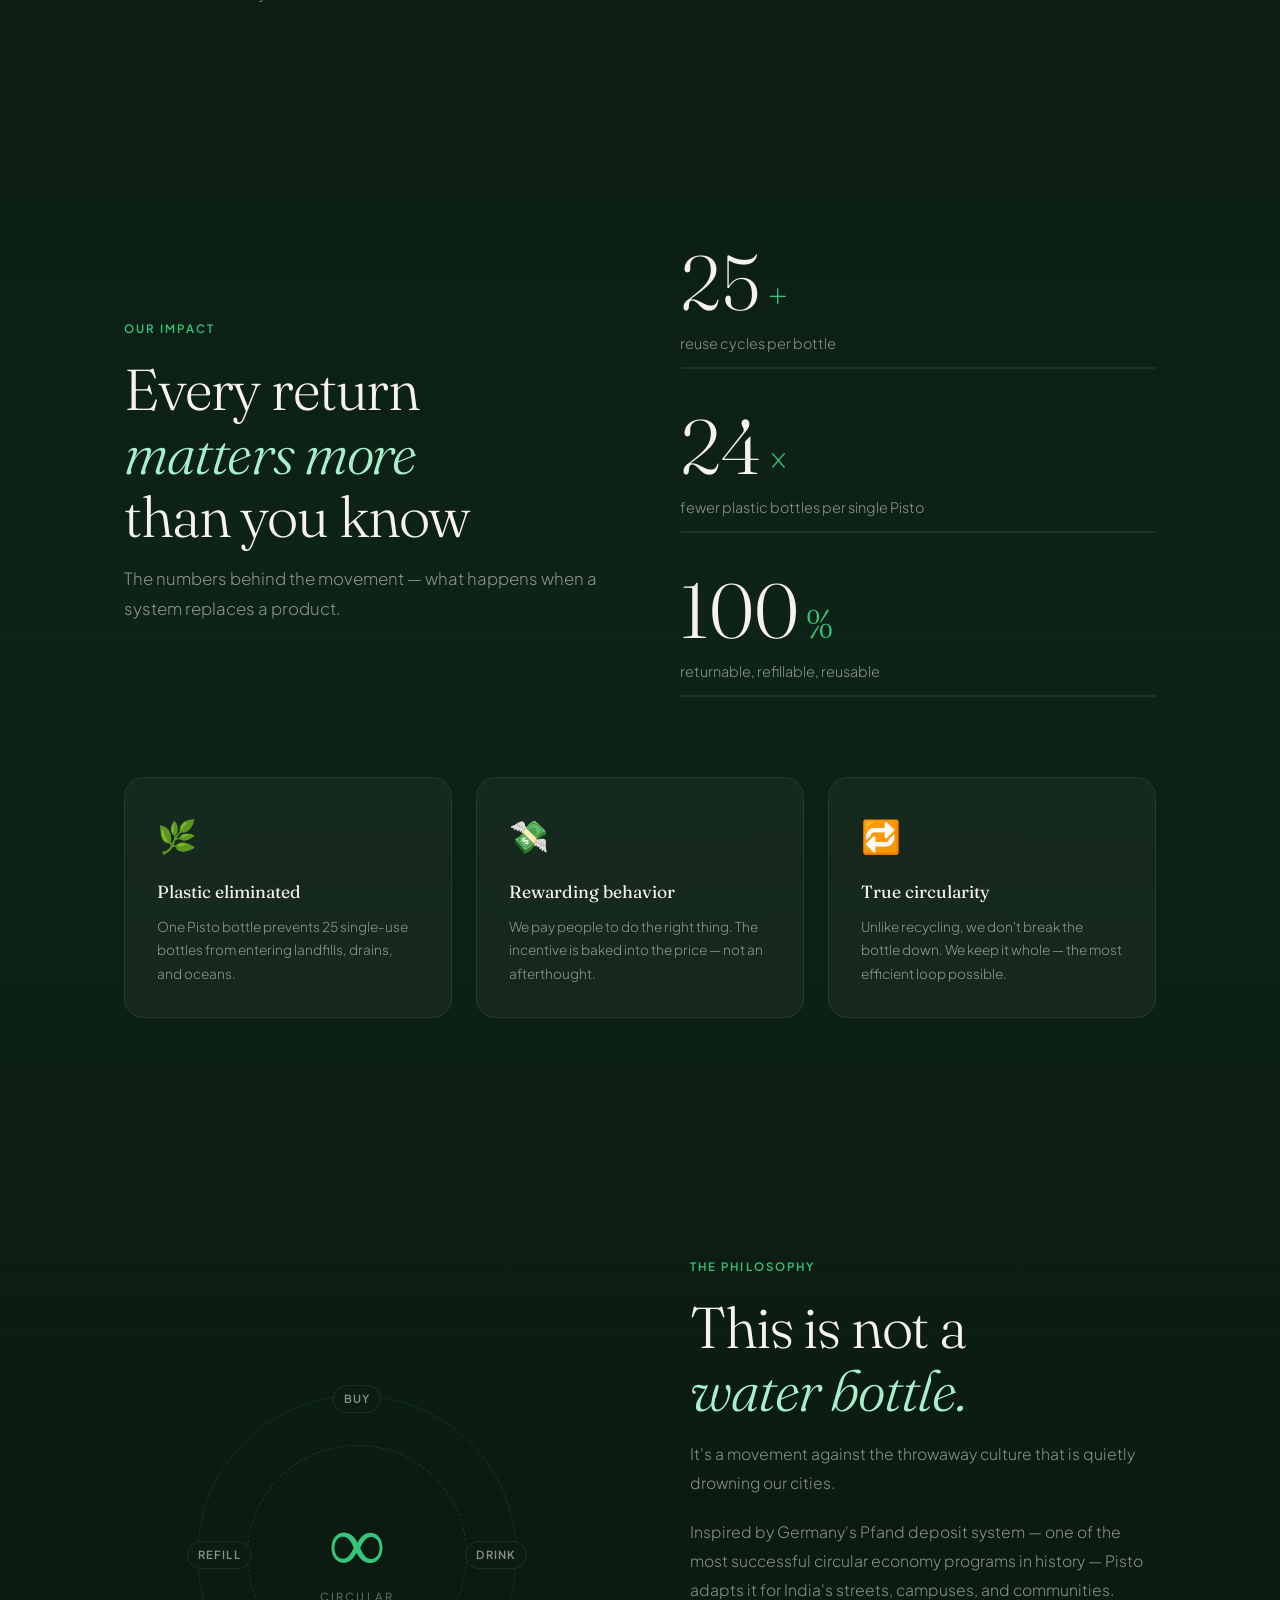
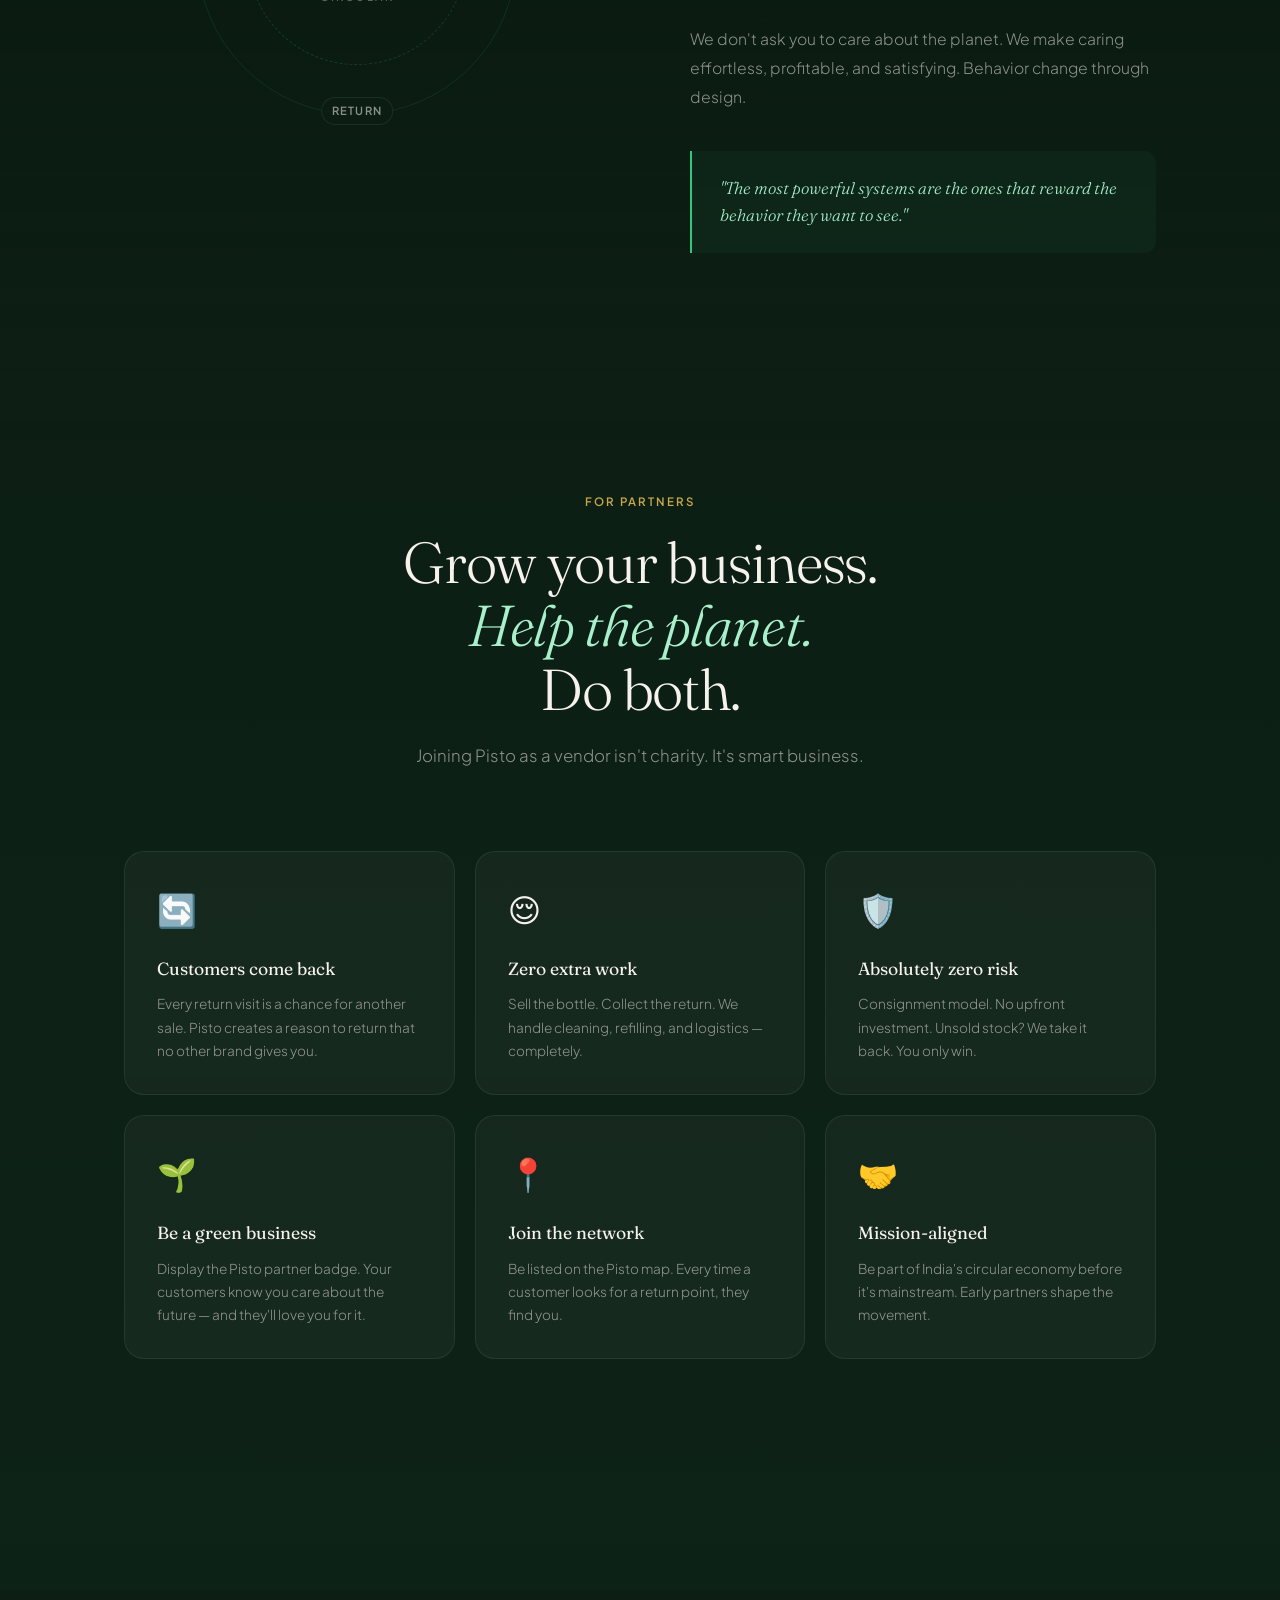
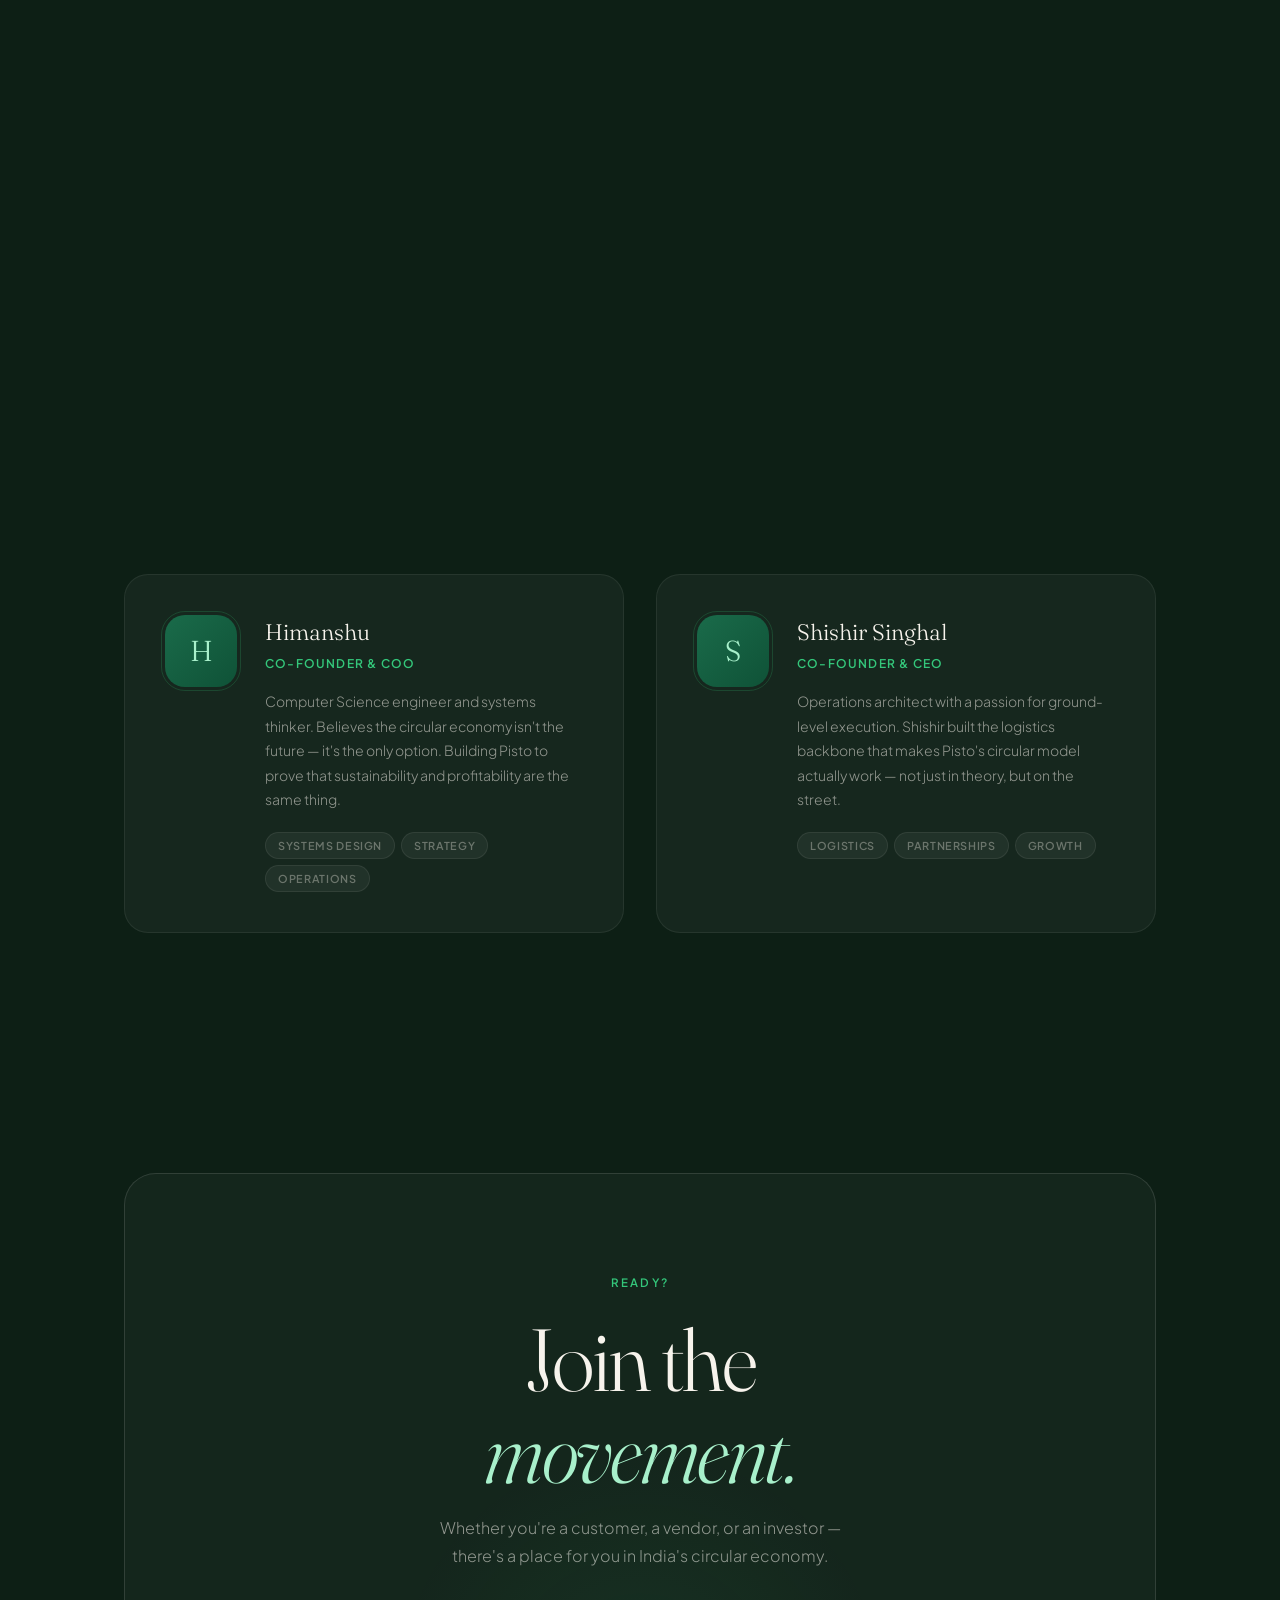
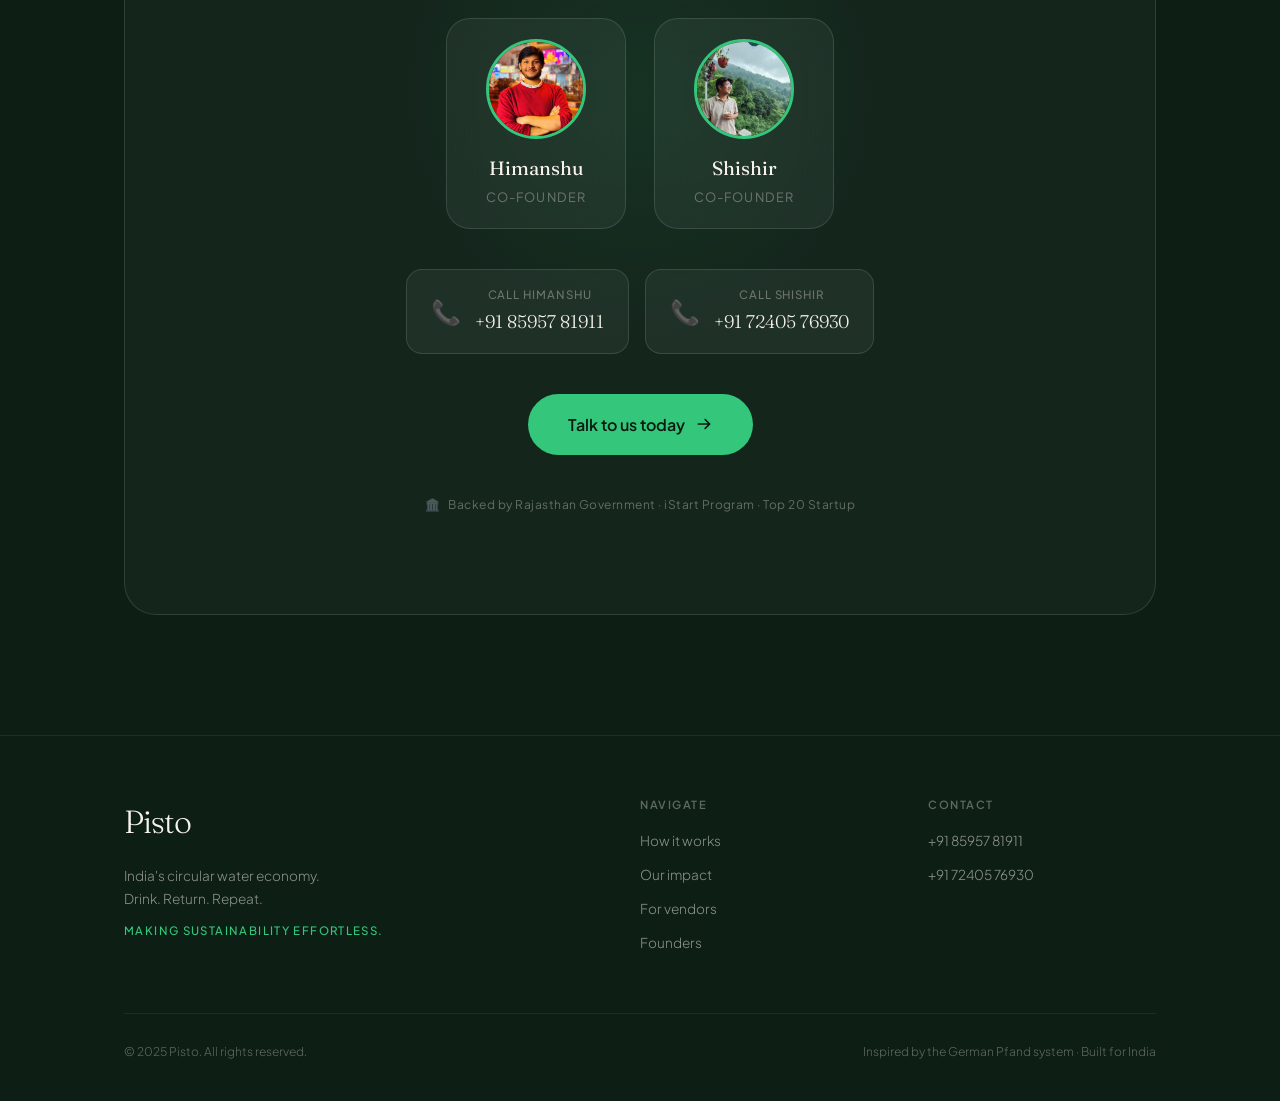
==== commit cde80f3f: "Integrate Google Analytics and update font links Added Google Analytics tracking script and updated " ====
--- a/index.html
+++ b/index.html
@@ -5,10 +5,26 @@
   <meta name="viewport" content="width=device-width, initial-scale=1.0" />
   <title>Pisto — India's Circular Water Economy</title>
   <meta name="description" content="Drink. Return. Repeat. Pisto is India's first returnable water bottle system — eliminating single-use plastic one refill at a time." />
-  <link rel="preconnect" href="https://fonts.googleapis.com" />
-  <link rel="preconnect" href="https://fonts.gstatic.com" crossorigin />
-  <link href="https://fonts.googleapis.com/css2?family=Fraunces:ital,opsz,wght@0,9..144,300;0,9..144,400;0,9..144,600;1,9..144,300;1,9..144,400&family=Plus+Jakarta+Sans:wght@300;400;500;600&display=swap" rel="stylesheet" />
-  <style>
+<link rel="preconnect" href="https://fonts.googleapis.com" />
+<link rel="preconnect" href="https://fonts.gstatic.com" crossorigin />
+<link href="https://fonts.googleapis.com/css2?family=Fraunces:ital,opsz,wght@0,9..144,300;0,9..144,400;0,9..144,600;1,9..144,300;1,9..144,400&family=Plus+Jakarta+Sans:wght@300;400;500;600&display=swap" rel="stylesheet" />
+
+<!-- Google tag (gtag.js) -->
+<script async src="https://www.googletagmanager.com/gtag/js?id=G-Q8L59DM7B6"></script>
+
+<script>
+  window.dataLayer = window.dataLayer || [];
+
+  function gtag(){
+    dataLayer.push(arguments);
+  }
+
+  gtag('js', new Date());
+
+  gtag('config', 'G-Q8L59DM7B6');
+</script>
+
+<style>
 /* ═══════════════════════════════════════════════════════
    PISTO — Premium Landing Page Styles
    Direction: Organic Luxury Dark
